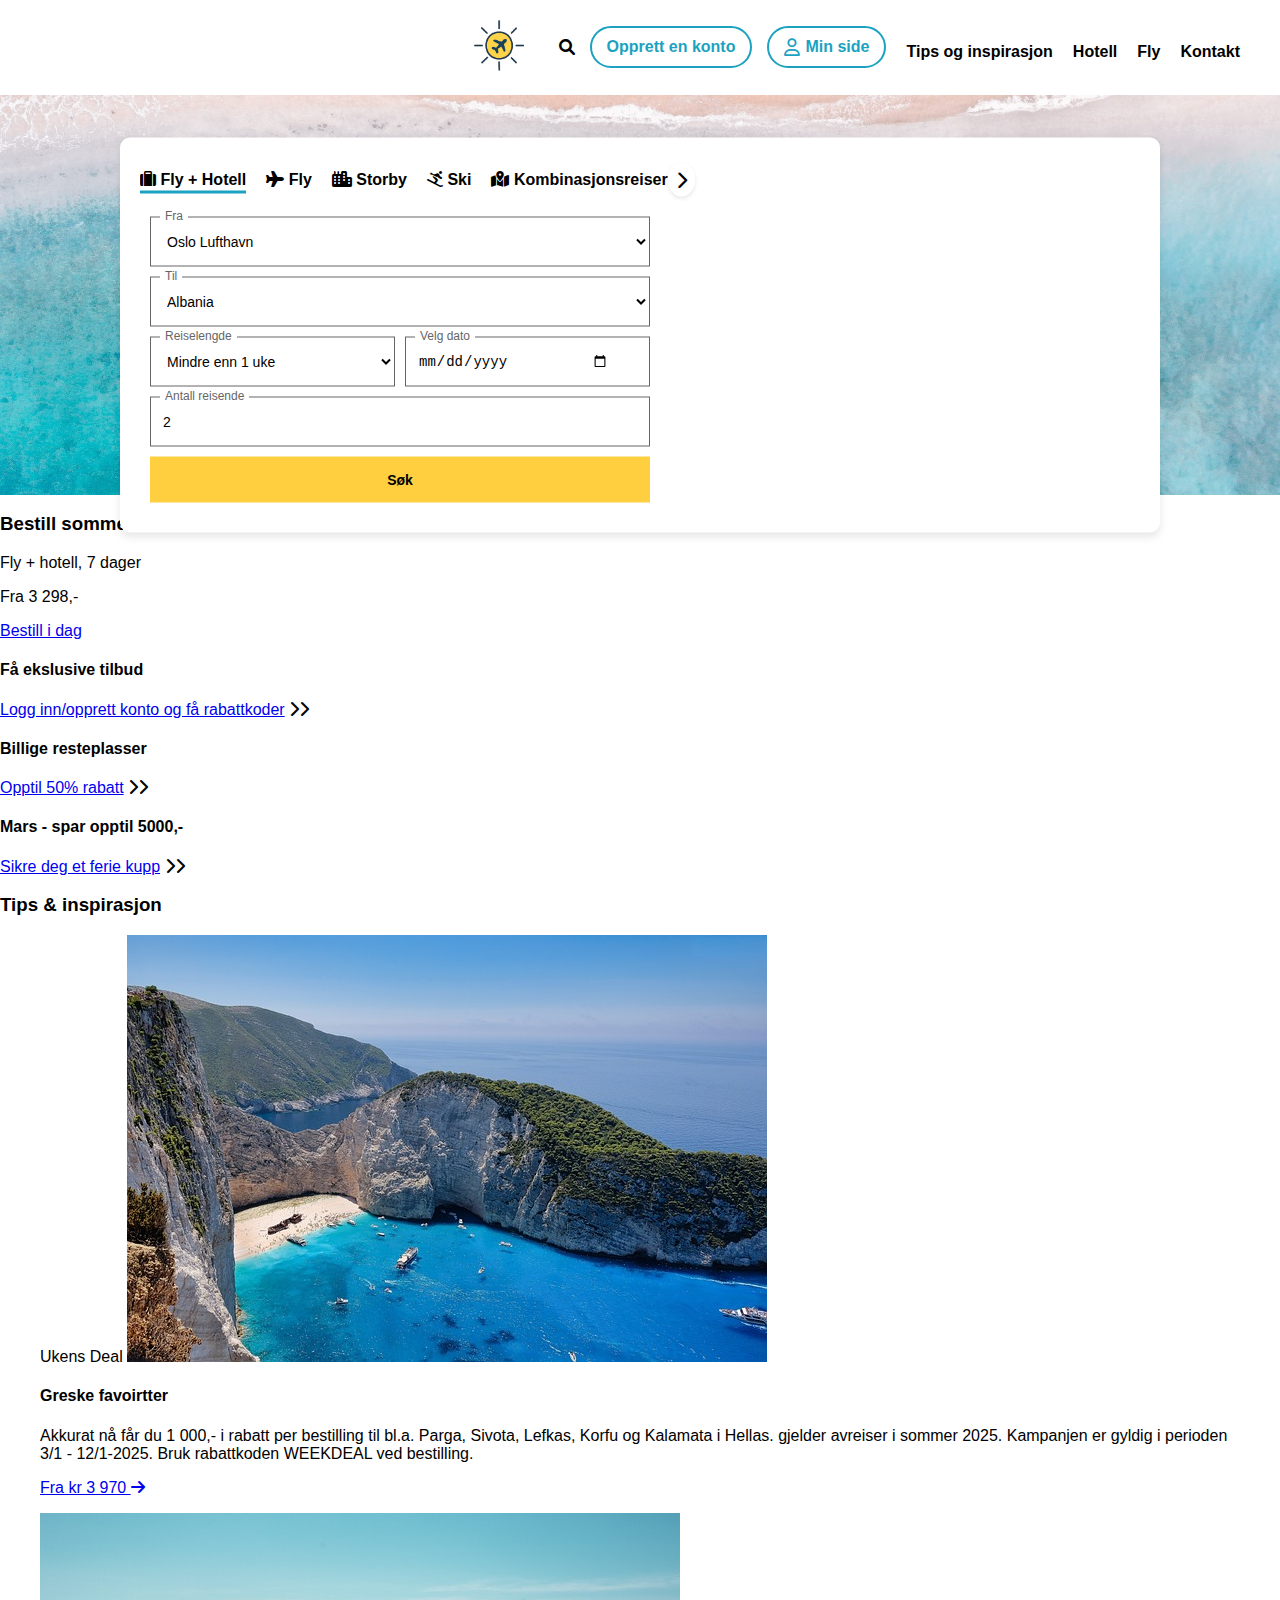
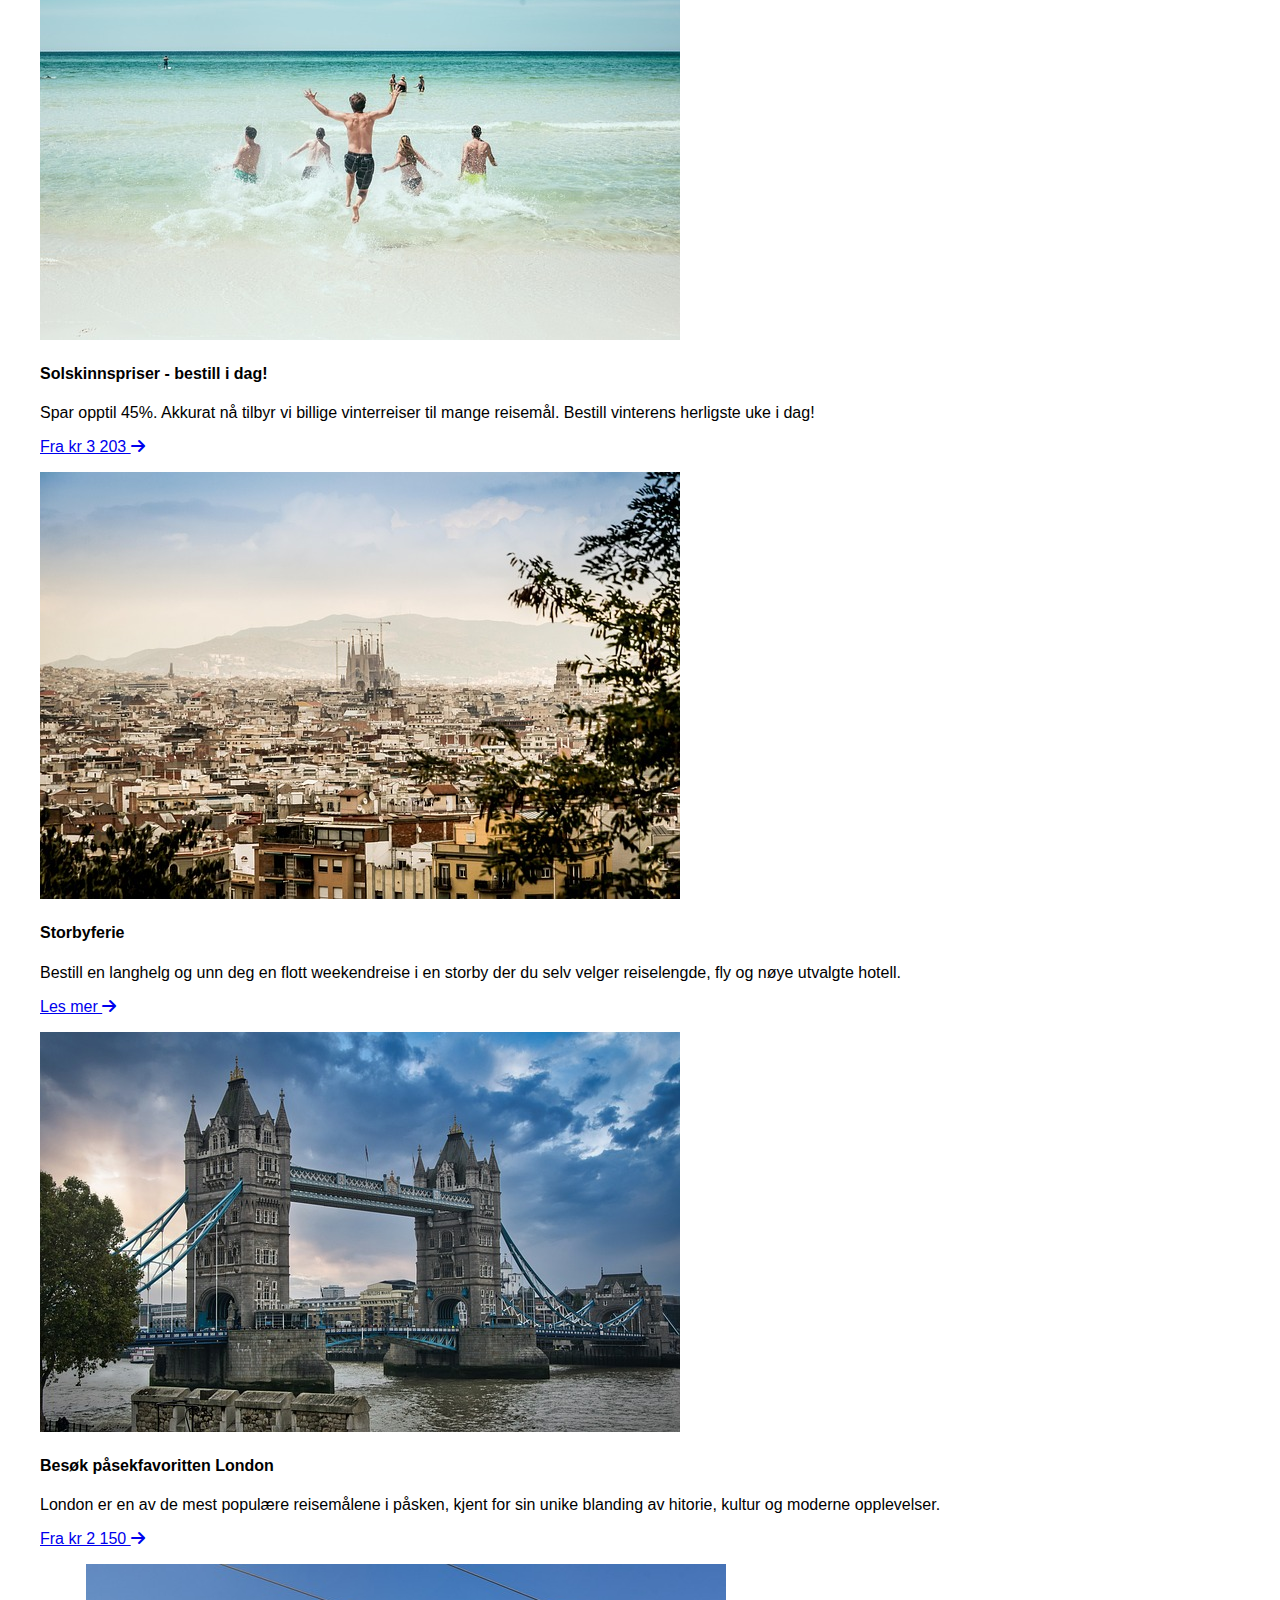
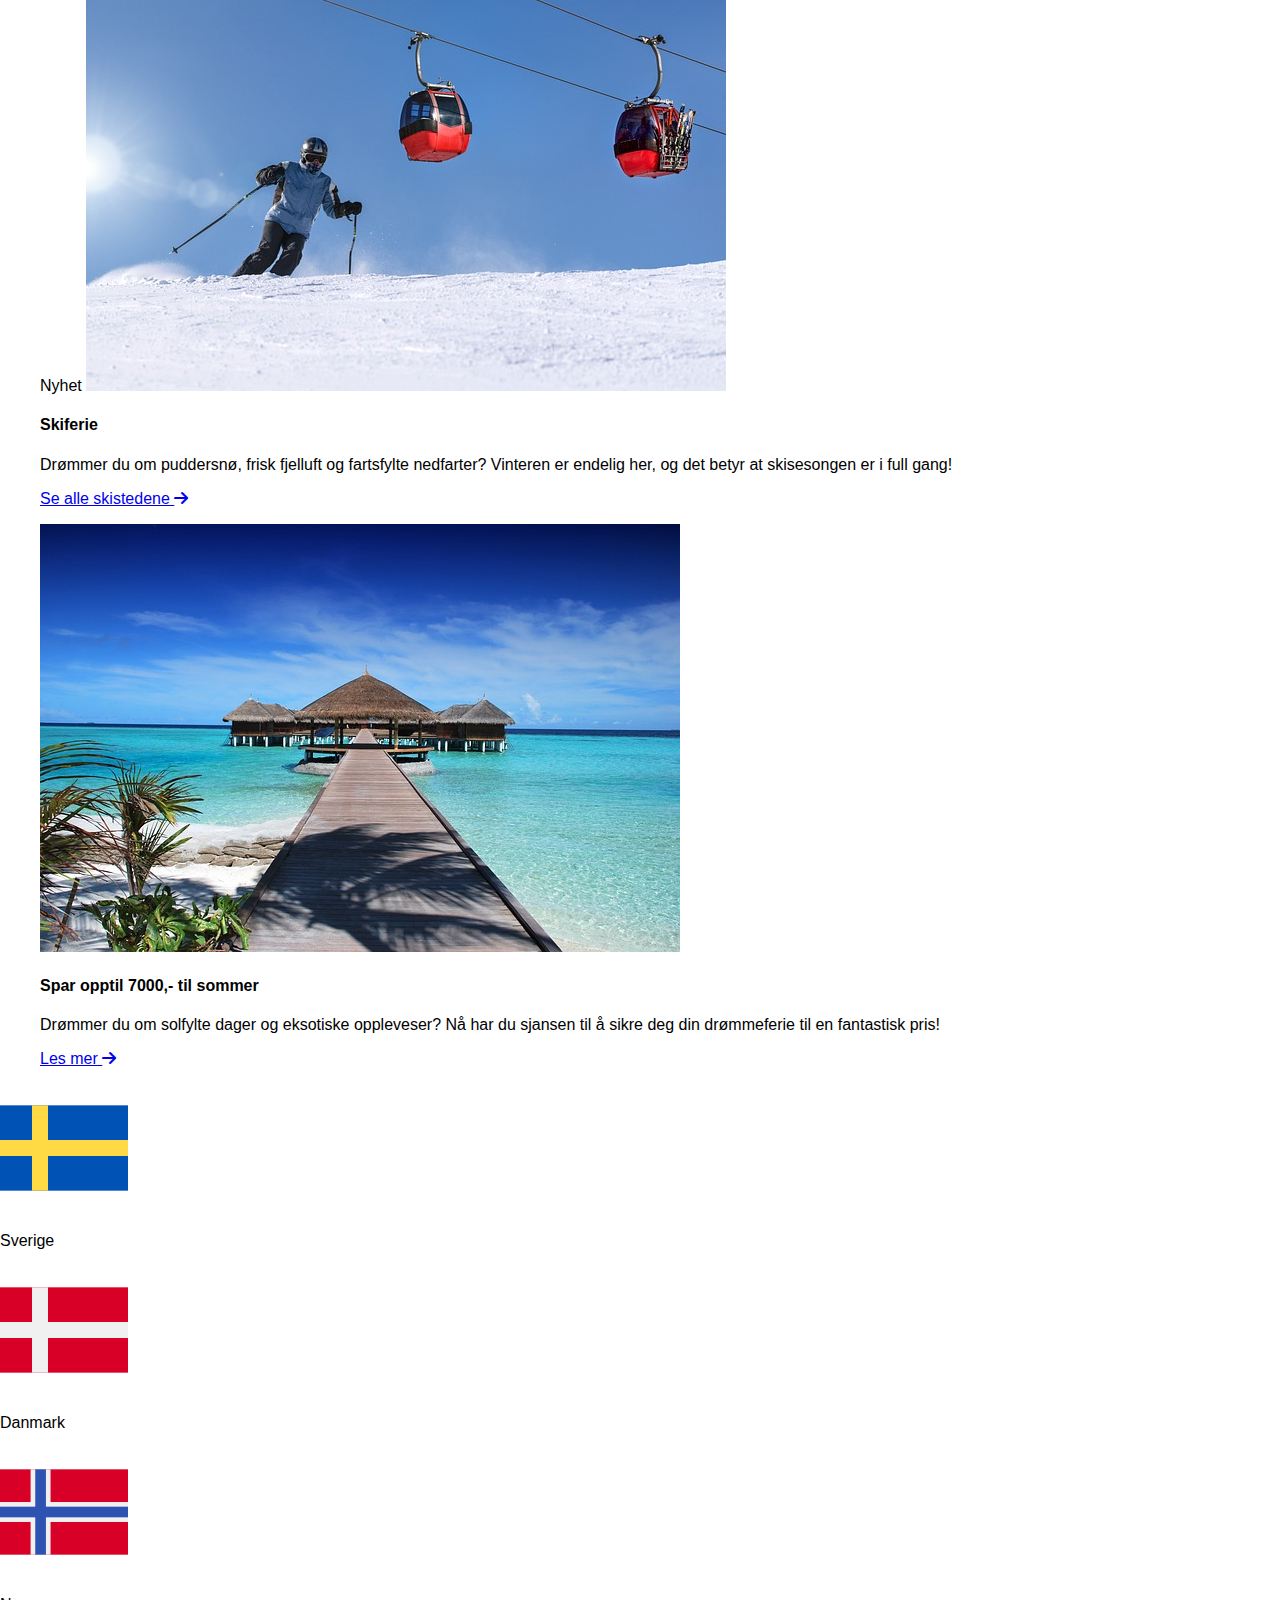
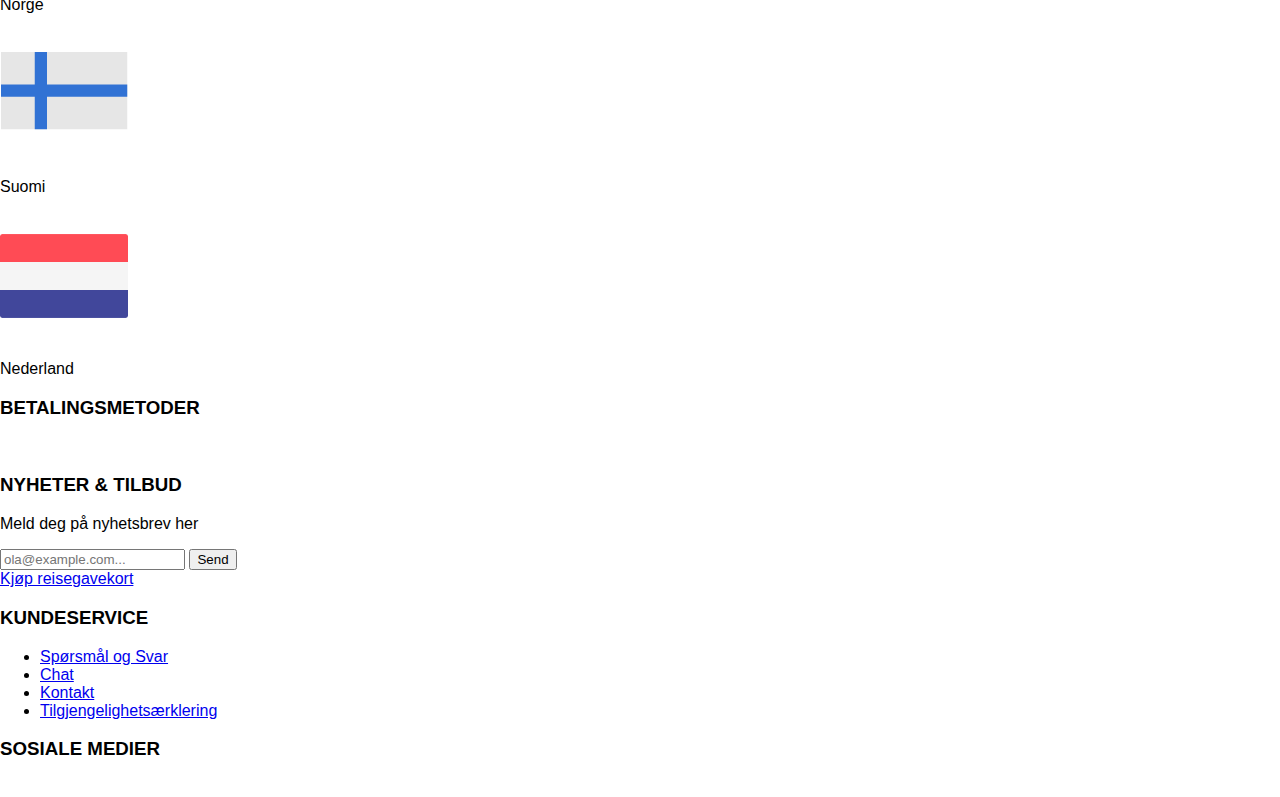
==== index.html @ 77f4b527 "css og final endringer i html" ====
<!DOCTYPE html>
<html lang="no">
<head>
    <meta charset="UTF-8">
    <meta name="viewport" content="width=device-width, initial-scale=1.0">
    <link rel="stylesheet" href="css/style.css">
    <link href="ikoner/css/fontawesome.css" rel="stylesheet">
    <link href="ikoner/css/brands.css" reL="stylesheet">
    <link href="ikoner/css/solid.css" rel="stylesheet">
    <link href="https://cdnjs.cloudflare.com/ajax/libs/font-awesome/6.0.0/css/all.min.css" rel="stylesheet">
    <title>Reisebyrå nettsted</title>
</head>
<body>
    <header>
        <section class="topp">
            <!--Toppområde-->
            <div class="logo">
            <img src="img/fav.png" alt="Logo">
            </div>
            <form class="top-bar" action="order.html" method="get">
            <a href="order.html" class="search-icon" aria-label="Søk ikon">
                <i class="fa-solid fa-magnifying-glass"></i>
            </a>
            <a href="min-side.html" class="user-icon">
                <i class="fas fa-user"></i> 
            </a>
            <a href="opprett-konto.html" class="btn">
                <i class="fa-solid fa-bars"></i>
            </a>
            
            
            </form>

            <section class="pc-nav">
                <a href="order.html" class="search-icon"></a>
                    <i class="fa-solid fa-magnifying-glass"></i>
                </a>
                <a href="oprett-konto" class="btn">
                    Opprett en konto
                </a>
                <a href="min-side.html" class="btn">
                    <i class="fa-regular fa-user"></i> Min side
                </a>
            </section>


            <nav class="pc-navlink">
                <ul class="nav-links">
                    <a href="#tips-inspirasjon">Tips og inspirasjon</a> 
                    <a href="hotell.html">Hotell</a>
                    <a href="https://www.norwegian.no" target="_blank">Fly</a>
                    <a href="#footer">Kontakt</a> 
                </ul>
            </nav>



        </section>
        
        </section>
        
        
        
        
        

        <section class="banner">
            <div class="container">
                <section class="bestillingskjema">
                    <div class="scroll-container">
                        <ul class="bestilling-links">
                            <li class="active"><i class="fa-solid fa-suitcase"></i>
                                <a href="#">Fly + Hotell </a>
                            </li>
                            <li><i class="fa-solid fa-plane"></i>
                                <a href="#">Fly</a>
                            </li>
                            <li><i class="fa-solid fa-city"></i>
                                <a href="#">Storby</a>
                            </li>
                            <li><i class="fa-solid fa-person-skiing"></i>
                                <a href="#">Ski</a>
                            </li>
        
                            <li><i class="fa-solid fa-map-location-dot"></i>
                                <a href="#">Kombinasjonsreiser</a>
                            </li>
                        </ul>
                        <i class="fa-solid fa-chevron-right scroll-arrow"></i>
                    </div>
                </section>
                <form class="skjema">
                    <section class="input-container">
                        <label for="fra">Fra</label>
                        <select class="fra-posisjon" required>
                            <option value="oslo">Oslo Lufthavn</option>
                            <option value="torp">Torp Sandefjord Lufthavn</option>
                            <option value="bergen">Bergen Lufthavn</option>
                            <option value="alta">Alta Lufthavn</option>
                        </select>
                    </section>
                    
                    <section class="input-container">
                        <label for="til">Til</label>
                        <select class="til-posisjon" required>
                            <option value="albania">Albania</option>
                            <option value="danmark">Danmark</option>
                            <option value="finland">Finland</option>
                            <option value="hellas">Hellas</option>
                        </select>
                    </section>  

                    <section class="reiselengde-dato">
                        <section class="input-container">
                            <label for="reiselengde">Reiselengde</label>
                            <select class="reiselengde" required>
                                <option value="">Mindre enn 1 uke</option>
                                <option value="kort">1 Uke</option>
                                <option value="medium">2 Uker</option>
                                <option value="lang">Mer enn 2 uker</option>
                            </select>
                        </section>
                        
                            
                        <section class="input-container">
                            <label for="dato">Velg dato</label>
                            <input type="date" name="dato" required minlength="4" maxlength="4">
                        </section>
                    </section>

                    <section class="input-container">
                        <label for="antall">Antall reisende</label>
                        <input type="number" name antall="2" min="2" max="20" value="2" required>
                    </section>
                    
        
                    <button type="submit" class="bestilling-knapp">Søk</button>
                </form>
            </div>
            
        </section>
    

    </header>
    <main>
        <section class="kampanje">
            <article class="tekstboks">
                <h3>Bestill sommerens beste uke</h3>
                <p> Fly + hotell, 7 dager</p>
                <p>Fra 3 298,-</p>
                <a href="order.html">Bestill i dag</a>
            </article>
        </section>
        
        <section class="artikkelkort">
            <aside class="kort-container">
                <article>
                    <h4>Få ekslusive tilbud</h4>
                    <a href="#">Logg inn/opprett konto og få rabattkoder</a>
                    <i class="fa-solid fa-chevron-right"></i><i class="fa-solid fa-chevron-right"></i>
                </article>

                <article>
                    <h4>Billige resteplasser</h4>
                    <a href="#">Opptil 50% rabatt</a>
                    <i class="fa-solid fa-chevron-right"></i><i class="fa-solid fa-chevron-right"></i>
                </article>

                <article>
                    <h4>Mars - spar opptil 5000,-</h4>
                    <a href="#">Sikre deg et ferie kupp</a>
                    <i class="fa-solid fa-chevron-right"></i><i class="fa-solid fa-chevron-right"></i>
                </article>
                
            </aside>
        </section>
        
        <section class="Tips-og-inspo">
            <h3 class="tips">Tips & inspirasjon</h3>
            <aside class="tips-artikkelkort">
                <figure>
                    <span class="badge">Ukens Deal</span>
                    <img src="img/beach-6514331_640.jpg" alt="Greske favoritter">
                    <figcaption>
                        <h4>Greske favoirtter</h4>
                    <p>Akkurat nå får du 1 000,- i rabatt per bestilling
                        til bl.a. Parga, Sivota, Lefkas, Korfu og  Kalamata
                        i Hellas. gjelder avreiser i sommer 2025. Kampanjen
                        er gyldig i perioden 3/1 - 12/1-2025. Bruk rabattkoden
                        WEEKDEAL ved bestilling.
                    </p>
                    <a href="#">
                        Fra kr 3 970 <i class="fa-solid fa-arrow-right"></i>
                    </a>
                    </figcaption>
                </figure>
            
                <figure>
                    <img src="img/beach-1836467_640.jpg" alt="Strand">
                    <figcaption>
                        <h4>Solskinnspriser - bestill i dag!</h4>
                        <p>Spar opptil 45%. Akkurat nå tilbyr vi billige
                            vinterreiser til mange reisemål. Bestill vinterens
                            herligste uke i dag!
                        </p>
                        <a href="#">Fra kr 3 203
                            <i class="fa-solid fa-arrow-right"></i>
                        </a>
                    </figcaption>
                </figure>

                <figure>
                    <img src="img/cathedral-427997_640.jpg" alt="Storbyferie">
                    <figcaption>
                        <h4>Storbyferie</h4>
                        <p>Bestill en langhelg og unn deg en flott
                            weekendreise i en storby der du selv velger
                            reiselengde, fly og nøye utvalgte hotell.
                        </p>
                        <a href="#">Les mer 
                            <i class="fa-solid fa-arrow-right"></i>
                        </a>
                    </figcaption>
                </figure>

                <figure>
                    <img src="img/building-7014904_640.jpg" alt="Påskefavoritten London">
                    <figcaption>
                        <h4>Besøk påsekfavoritten London</h4>
                        <p>London er en av de mest populære
                            reisemålene i påsken, kjent for sin unike
                            blanding av hitorie, kultur og moderne opplevelser.
                        </p>
                        <a href="#">Fra kr 2 150
                            <i class="fa-solid fa-arrow-right"></i>
                        </a>
                    </figcaption>
                </figure>

                <figure>
                    <span class="badge">Nyhet</span>
                    <img src="img/ski-slope-3223709_640.jpg" alt="Skiferie">
                    <figcaption>
                        <h4>Skiferie</h4>
                    <p>Drømmer du om puddersnø, frisk fjelluft og fartsfylte
                        nedfarter? Vinteren er endelig her, og det betyr at skisesongen
                        er i full gang!
                    </p>
                    <a href="#">
                        Se alle skistedene
                        <i class="fa-solid fa-arrow-right"></i>
                    </a>
                    </figcaption>
                </figure>

                <figure>
                    <img src="img/beach-666122_640.jpg" alt="Sommerferie">
                    <figcaption>
                        <h4>Spar opptil 7000,- til sommer</h4>
                        <p>Drømmer du om solfylte dager og eksotiske oppleveser?
                            Nå har du sjansen til å sikre deg din drømmeferie til
                            en fantastisk pris!
                        </p>
                        <a href="#">Les mer
                            <i class="fa-solid fa-arrow-right"></i>
                        </a>
                    </figcaption>
                </figure>
            </aside>
        </section>
    </main>
    <footer class="footer">
        <section class="flags">
            <div class="rad1">
                <img src="flags/sweden.png">
                <p>Sverige</p>
                <img src="flags/denmark.png">
                <p>Danmark</p>
                <img src="flags/norway.png">
                <p>Norge</p>
            </div>

            <div class="rad2">
                <img src="flags/material.png">
                <p>Suomi</p>
                <img src="flags/netherlands.png">
                <p>Nederland</p>
            </div>

        </section>

        <section class="betalingsikoner">
            <h3>BETALINGSMETODER</h3>
            <i class="fa-brands fa-cc-visa"style="color: #ffffff;"></i>
            <i class="fa-brands fa-cc-mastercard"style="color: #ffffff;" ></i>
            <i class="fa-brands fa-cc-paypal" style="color: #ffffff;"></i>
            <i class="fa-brands fa-cc-apple-pay" style="color: #ffffff;"></i>
            <i class="fa-brands fa-cc-amazon-pay" style="color: #ffffff;"></i>
        </section>

        <section class="nyheter">
            <h3>NYHETER & TILBUD</h3>
            <form class="form">
                <p>Meld deg på nyhetsbrev her</p>
                <input type="email" placeholder="ola@example.com..." id="email">
                <button>
                    Send
                </button>
            </form>
            <a href="#">Kjøp reisegavekort</a>
           
        </section>

        <section class="kundeservice">
            <h3>KUNDESERVICE</h3>
            <ul>
                <li><a href="#">Spørsmål og Svar</a></li>
                <li><a href="#">Chat</a></li>
                <li><a href="#">Kontakt</a></li>
                <li><a href="#">Tilgjengelighetsærklering</a></li>
            </ul>

        </section>

        <section class="sosiale-medier">
            <h3>SOSIALE MEDIER</h3>
            <a href="#"><i class="fa-brands fa-instagram" aria-label="instagram ikon"style="color: #ffffff;"></i></a>
            <a href="#"><i class="fa-brands fa-facebook" aria-label="facebook ikon"style="color: #ffffff;"></i></a>
            <a href="#"><i class="fa-brands fa-pinterest" aria-label="pinterest ikon"style="color: #ffffff;"></i></a>
            <a href="#"><i class="fa-brands fa-tiktok" style="color: #ffffff;"></i></a>
            <a href="#"><i class="fa-brands fa-youtube" style="color: #ffffff;"></i></a>
        </section>

    </footer>

       
        
</body>
</html>
---- css/style.css ----
body {
    font-family: Arial, Helvetica, sans-serif;
    margin: 0;
    padding: 0;
    
}

.topp {
    display: flex;
    justify-content: space-between;
    align-items: center;
    padding: 10px 20px;
    background-color: #ffffff;
    box-shadow: 0 2px 4px rgba(0, 0, 0, 0.1);
}

.logo img {
    width: 50px;
}

.top-bar a {
    font-size: 20px;
    color: black;
    margin-left: 15px;
    text-decoration: none;
}

.pc-nav {
    display: none;
}
.pc-navlink{
    display: none;
}

@media (min-width: 1024px) {
    .topp {
        padding: 20px 40px;
        display: flex;
        justify-content: flex-end; 
        align-items: center;
        gap: 20px;
    }

    
    .top-bar {
        display: none;
    }

    
    .pc-nav {
        display: flex;
        align-items: center;
        gap: 15px;
    }

    
    .pc-nav .btn {
        font-size: 16px;
        font-weight: bold;
        color: #1ca2c1;
        text-decoration: none;
        padding: 10px 15px;
        border: 2px solid #1ca2c1;
        border-radius: 30px; 
        display: flex;
        align-items: center;
        gap: 5px;
        background: white;
    }

    .pc-nav .btn i {
        font-size: 18px;
    }

    
    .pc-navlink {
        display: flex;
        justify-content: flex-end; 
        margin-top: 10px;
    }

    .nav-links {
        display: flex;
        justify-content: flex-end; 
        gap: 20px;
        list-style: none;
        padding: 0;
        margin: 0;
    }

    .nav-links a {
        text-decoration: none;
        color: black;
        font-size: 16px;
        font-weight: bold;
    }
}
  
    

    
    





.banner {
    background-image: url('../img/sea-4768869_1920.jpg');
    background-size: cover;
    background-position: center;
    height: 400px;
    position: relative;
    z-index: 1;
    display: grid;
    place-items: center;
}

.container {
    max-width: 1000px;
    width: 80%;
    background-color: white;
    border-radius: 10px;
    padding: 20px;
    position: absolute;
    top: 60%;
    left: 50%;
    transform: translate(-50%, -50%);
    box-shadow: 0 4px 8px rgba(0, 0, 0, 0.1);
    z-index: 2;
}

.scroll-container {
    display: flex;
    align-items: center;
    overflow-x: auto;
    white-space: nowrap;
    scroll-behavior: smooth;
    padding: 5px 0;
    margin-bottom: 15px;
    z-index: 2;
}

.scroll-container::-webkit-scrollbar {
    height: 3px;
}

.scroll-container::-webkit-scrollbar-thumb {
    background: #ccc;
    border-radius: 10px;
}

.scroll-container::-webkit-scrollbar-track {
    background: #f0f0f0;
}

.bestilling-links {
    display: flex;
    gap: 20px;
    list-style: none;
    margin: 0;
    padding: 0;
}

.bestilling-links li {
    font-size: 16px;
    font-weight: bold;
    position: relative;
}

.bestilling-links li a {
    text-decoration: none;
    color: black;
}

.bestilling-links li.active::after {
    content: '';
    display: block;
    width: 100%;
    height: 3px;
    background-color: #1ca2c1;
    position: absolute;
    bottom: -5px;
    left: 0;
}

.scroll-arrow {
    font-size: 18px;
    color: black;
    cursor: pointer;
    position: sticky;
    right: 0;
    z-index: 10;
    background: rgba(255, 255, 255, 0.7);
    padding: 8px;
    border-radius: 50%;
    box-shadow: 0 2px 4px rgba(0, 0, 0, 0.1);
}
.skjema {
    display: grid;
    gap: 10px;
    grid-template-columns: 1fr;
    max-width: 500px;
    margin: 10px;
}


.skjema select,
.skjema input {
    padding: 12px;
    border: 1px solid #666;
    border-radius: 0;
    font-size: 14px;
    background: white;
    width: 100%;
    height: 50px; 
    box-sizing: border-box;
}


.skjema .reiselengde-dato {
    display: grid;
    grid-template-columns: 1fr 1fr;
    gap: 10px;
}


.skjema label {
    font-size: 12px;
    font-weight: normal;
    display: block;
    color: #666;
    position: absolute;
    top: -8px;
    left: 10px;
    background: white;
    padding: 0 5px;
}


.skjema .input-container {
    position: relative;
    display: flex;
    flex-direction: column;
}


.skjema input[type="date"] {
    appearance: none;
    -webkit-appearance: none;
    -moz-appearance: none;
    text-align: left;
    padding-right: 40px;
}


.skjema .bestilling-knapp {
    background-color: #ffcf40;
    color: black;
    font-weight: bold;
    cursor: pointer;
    text-align: center;
    padding: 15px;
    border: none;
    width: 100%;
    font-size: 14px;
}
---- ikoner/css/brands.css ----
/*!
 * Font Awesome Free 6.6.0 by @fontawesome - https://fontawesome.com
 * License - https://fontawesome.com/license/free (Icons: CC BY 4.0, Fonts: SIL OFL 1.1, Code: MIT License)
 * Copyright 2024 Fonticons, Inc.
 */
:root, :host {
  --fa-style-family-brands: 'Font Awesome 6 Brands';
  --fa-font-brands: normal 400 1em/1 'Font Awesome 6 Brands'; }

@font-face {
  font-family: 'Font Awesome 6 Brands';
  font-style: normal;
  font-weight: 400;
  font-display: block;
  src: url("../webfonts/fa-brands-400.woff2") format("woff2"), url("../webfonts/fa-brands-400.ttf") format("truetype"); }

.fab,
.fa-brands {
  font-weight: 400; }

.fa-monero:before {
  content: "\f3d0"; }

.fa-hooli:before {
  content: "\f427"; }

.fa-yelp:before {
  content: "\f1e9"; }

.fa-cc-visa:before {
  content: "\f1f0"; }

.fa-lastfm:before {
  content: "\f202"; }

.fa-shopware:before {
  content: "\f5b5"; }

.fa-creative-commons-nc:before {
  content: "\f4e8"; }

.fa-aws:before {
  content: "\f375"; }

.fa-redhat:before {
  content: "\f7bc"; }

.fa-yoast:before {
  content: "\f2b1"; }

.fa-cloudflare:before {
  content: "\e07d"; }

.fa-ups:before {
  content: "\f7e0"; }

.fa-pixiv:before {
  content: "\e640"; }

.fa-wpexplorer:before {
  content: "\f2de"; }

.fa-dyalog:before {
  content: "\f399"; }

.fa-bity:before {
  content: "\f37a"; }

.fa-stackpath:before {
  content: "\f842"; }

.fa-buysellads:before {
  content: "\f20d"; }

.fa-first-order:before {
  content: "\f2b0"; }

.fa-modx:before {
  content: "\f285"; }

.fa-guilded:before {
  content: "\e07e"; }

.fa-vnv:before {
  content: "\f40b"; }

.fa-square-js:before {
  content: "\f3b9"; }

.fa-js-square:before {
  content: "\f3b9"; }

.fa-microsoft:before {
  content: "\f3ca"; }

.fa-qq:before {
  content: "\f1d6"; }

.fa-orcid:before {
  content: "\f8d2"; }

.fa-java:before {
  content: "\f4e4"; }

.fa-invision:before {
  content: "\f7b0"; }

.fa-creative-commons-pd-alt:before {
  content: "\f4ed"; }

.fa-centercode:before {
  content: "\f380"; }

.fa-glide-g:before {
  content: "\f2a6"; }

.fa-drupal:before {
  content: "\f1a9"; }

.fa-jxl:before {
  content: "\e67b"; }

.fa-dart-lang:before {
  content: "\e693"; }

.fa-hire-a-helper:before {
  content: "\f3b0"; }

.fa-creative-commons-by:before {
  content: "\f4e7"; }

.fa-unity:before {
  content: "\e049"; }

.fa-whmcs:before {
  content: "\f40d"; }

.fa-rocketchat:before {
  content: "\f3e8"; }

.fa-vk:before {
  content: "\f189"; }

.fa-untappd:before {
  content: "\f405"; }

.fa-mailchimp:before {
  content: "\f59e"; }

.fa-css3-alt:before {
  content: "\f38b"; }

.fa-square-reddit:before {
  content: "\f1a2"; }

.fa-reddit-square:before {
  content: "\f1a2"; }

.fa-vimeo-v:before {
  content: "\f27d"; }

.fa-contao:before {
  content: "\f26d"; }

.fa-square-font-awesome:before {
  content: "\e5ad"; }

.fa-deskpro:before {
  content: "\f38f"; }

.fa-brave:before {
  content: "\e63c"; }

.fa-sistrix:before {
  content: "\f3ee"; }

.fa-square-instagram:before {
  content: "\e055"; }

.fa-instagram-square:before {
  content: "\e055"; }

.fa-battle-net:before {
  content: "\f835"; }

.fa-the-red-yeti:before {
  content: "\f69d"; }

.fa-square-hacker-news:before {
  content: "\f3af"; }

.fa-hacker-news-square:before {
  content: "\f3af"; }

.fa-edge:before {
  content: "\f282"; }

.fa-threads:before {
  content: "\e618"; }

.fa-napster:before {
  content: "\f3d2"; }

.fa-square-snapchat:before {
  content: "\f2ad"; }

.fa-snapchat-square:before {
  content: "\f2ad"; }

.fa-google-plus-g:before {
  content: "\f0d5"; }

.fa-artstation:before {
  content: "\f77a"; }

.fa-markdown:before {
  content: "\f60f"; }

.fa-sourcetree:before {
  content: "\f7d3"; }

.fa-google-plus:before {
  content: "\f2b3"; }

.fa-diaspora:before {
  content: "\f791"; }

.fa-foursquare:before {
  content: "\f180"; }

.fa-stack-overflow:before {
  content: "\f16c"; }

.fa-github-alt:before {
  content: "\f113"; }

.fa-phoenix-squadron:before {
  content: "\f511"; }

.fa-pagelines:before {
  content: "\f18c"; }

.fa-algolia:before {
  content: "\f36c"; }

.fa-red-river:before {
  content: "\f3e3"; }

.fa-creative-commons-sa:before {
  content: "\f4ef"; }

.fa-safari:before {
  content: "\f267"; }

.fa-google:before {
  content: "\f1a0"; }

.fa-square-font-awesome-stroke:before {
  content: "\f35c"; }

.fa-font-awesome-alt:before {
  content: "\f35c"; }

.fa-atlassian:before {
  content: "\f77b"; }

.fa-linkedin-in:before {
  content: "\f0e1"; }

.fa-digital-ocean:before {
  content: "\f391"; }

.fa-nimblr:before {
  content: "\f5a8"; }

.fa-chromecast:before {
  content: "\f838"; }

.fa-evernote:before {
  content: "\f839"; }

.fa-hacker-news:before {
  content: "\f1d4"; }

.fa-creative-commons-sampling:before {
  content: "\f4f0"; }

.fa-adversal:before {
  content: "\f36a"; }

.fa-creative-commons:before {
  content: "\f25e"; }

.fa-watchman-monitoring:before {
  content: "\e087"; }

.fa-fonticons:before {
  content: "\f280"; }

.fa-weixin:before {
  content: "\f1d7"; }

.fa-shirtsinbulk:before {
  content: "\f214"; }

.fa-codepen:before {
  content: "\f1cb"; }

.fa-git-alt:before {
  content: "\f841"; }

.fa-lyft:before {
  content: "\f3c3"; }

.fa-rev:before {
  content: "\f5b2"; }

.fa-windows:before {
  content: "\f17a"; }

.fa-wizards-of-the-coast:before {
  content: "\f730"; }

.fa-square-viadeo:before {
  content: "\f2aa"; }

.fa-viadeo-square:before {
  content: "\f2aa"; }

.fa-meetup:before {
  content: "\f2e0"; }

.fa-centos:before {
  content: "\f789"; }

.fa-adn:before {
  content: "\f170"; }

.fa-cloudsmith:before {
  content: "\f384"; }

.fa-opensuse:before {
  content: "\e62b"; }

.fa-pied-piper-alt:before {
  content: "\f1a8"; }

.fa-square-dribbble:before {
  content: "\f397"; }

.fa-dribbble-square:before {
  content: "\f397"; }

.fa-codiepie:before {
  content: "\f284"; }

.fa-node:before {
  content: "\f419"; }

.fa-mix:before {
  content: "\f3cb"; }

.fa-steam:before {
  content: "\f1b6"; }

.fa-cc-apple-pay:before {
  content: "\f416"; }

.fa-scribd:before {
  content: "\f28a"; }

.fa-debian:before {
  content: "\e60b"; }

.fa-openid:before {
  content: "\f19b"; }

.fa-instalod:before {
  content: "\e081"; }

.fa-expeditedssl:before {
  content: "\f23e"; }

.fa-sellcast:before {
  content: "\f2da"; }

.fa-square-twitter:before {
  content: "\f081"; }

.fa-twitter-square:before {
  content: "\f081"; }

.fa-r-project:before {
  content: "\f4f7"; }

.fa-delicious:before {
  content: "\f1a5"; }

.fa-freebsd:before {
  content: "\f3a4"; }

.fa-vuejs:before {
  content: "\f41f"; }

.fa-accusoft:before {
  content: "\f369"; }

.fa-ioxhost:before {
  content: "\f208"; }

.fa-fonticons-fi:before {
  content: "\f3a2"; }

.fa-app-store:before {
  content: "\f36f"; }

.fa-cc-mastercard:before {
  content: "\f1f1"; }

.fa-itunes-note:before {
  content: "\f3b5"; }

.fa-golang:before {
  content: "\e40f"; }

.fa-kickstarter:before {
  content: "\f3bb"; }

.fa-square-kickstarter:before {
  content: "\f3bb"; }

.fa-grav:before {
  content: "\f2d6"; }

.fa-weibo:before {
  content: "\f18a"; }

.fa-uncharted:before {
  content: "\e084"; }

.fa-firstdraft:before {
  content: "\f3a1"; }

.fa-square-youtube:before {
  content: "\f431"; }

.fa-youtube-square:before {
  content: "\f431"; }

.fa-wikipedia-w:before {
  content: "\f266"; }

.fa-wpressr:before {
  content: "\f3e4"; }

.fa-rendact:before {
  content: "\f3e4"; }

.fa-angellist:before {
  content: "\f209"; }

.fa-galactic-republic:before {
  content: "\f50c"; }

.fa-nfc-directional:before {
  content: "\e530"; }

.fa-skype:before {
  content: "\f17e"; }

.fa-joget:before {
  content: "\f3b7"; }

.fa-fedora:before {
  content: "\f798"; }

.fa-stripe-s:before {
  content: "\f42a"; }

.fa-meta:before {
  content: "\e49b"; }

.fa-laravel:before {
  content: "\f3bd"; }

.fa-hotjar:before {
  content: "\f3b1"; }

.fa-bluetooth-b:before {
  content: "\f294"; }

.fa-square-letterboxd:before {
  content: "\e62e"; }

.fa-sticker-mule:before {
  content: "\f3f7"; }

.fa-creative-commons-zero:before {
  content: "\f4f3"; }

.fa-hips:before {
  content: "\f452"; }

.fa-behance:before {
  content: "\f1b4"; }

.fa-reddit:before {
  content: "\f1a1"; }

.fa-discord:before {
  content: "\f392"; }

.fa-chrome:before {
  content: "\f268"; }

.fa-app-store-ios:before {
  content: "\f370"; }

.fa-cc-discover:before {
  content: "\f1f2"; }

.fa-wpbeginner:before {
  content: "\f297"; }

.fa-confluence:before {
  content: "\f78d"; }

.fa-shoelace:before {
  content: "\e60c"; }

.fa-mdb:before {
  content: "\f8ca"; }

.fa-dochub:before {
  content: "\f394"; }

.fa-accessible-icon:before {
  content: "\f368"; }

.fa-ebay:before {
  content: "\f4f4"; }

.fa-amazon:before {
  content: "\f270"; }

.fa-unsplash:before {
  content: "\e07c"; }

.fa-yarn:before {
  content: "\f7e3"; }

.fa-square-steam:before {
  content: "\f1b7"; }

.fa-steam-square:before {
  content: "\f1b7"; }

.fa-500px:before {
  content: "\f26e"; }

.fa-square-vimeo:before {
  content: "\f194"; }

.fa-vimeo-square:before {
  content: "\f194"; }

.fa-asymmetrik:before {
  content: "\f372"; }

.fa-font-awesome:before {
  content: "\f2b4"; }

.fa-font-awesome-flag:before {
  content: "\f2b4"; }

.fa-font-awesome-logo-full:before {
  content: "\f2b4"; }

.fa-gratipay:before {
  content: "\f184"; }

.fa-apple:before {
  content: "\f179"; }

.fa-hive:before {
  content: "\e07f"; }

.fa-gitkraken:before {
  content: "\f3a6"; }

.fa-keybase:before {
  content: "\f4f5"; }

.fa-apple-pay:before {
  content: "\f415"; }

.fa-padlet:before {
  content: "\e4a0"; }

.fa-amazon-pay:before {
  content: "\f42c"; }

.fa-square-github:before {
  content: "\f092"; }

.fa-github-square:before {
  content: "\f092"; }

.fa-stumbleupon:before {
  content: "\f1a4"; }

.fa-fedex:before {
  content: "\f797"; }

.fa-phoenix-framework:before {
  content: "\f3dc"; }

.fa-shopify:before {
  content: "\e057"; }

.fa-neos:before {
  content: "\f612"; }

.fa-square-threads:before {
  content: "\e619"; }

.fa-hackerrank:before {
  content: "\f5f7"; }

.fa-researchgate:before {
  content: "\f4f8"; }

.fa-swift:before {
  content: "\f8e1"; }

.fa-angular:before {
  content: "\f420"; }

.fa-speakap:before {
  content: "\f3f3"; }

.fa-angrycreative:before {
  content: "\f36e"; }

.fa-y-combinator:before {
  content: "\f23b"; }

.fa-empire:before {
  content: "\f1d1"; }

.fa-envira:before {
  content: "\f299"; }

.fa-google-scholar:before {
  content: "\e63b"; }

.fa-square-gitlab:before {
  content: "\e5ae"; }

.fa-gitlab-square:before {
  content: "\e5ae"; }

.fa-studiovinari:before {
  content: "\f3f8"; }

.fa-pied-piper:before {
  content: "\f2ae"; }

.fa-wordpress:before {
  content: "\f19a"; }

.fa-product-hunt:before {
  content: "\f288"; }

.fa-firefox:before {
  content: "\f269"; }

.fa-linode:before {
  content: "\f2b8"; }

.fa-goodreads:before {
  content: "\f3a8"; }

.fa-square-odnoklassniki:before {
  content: "\f264"; }

.fa-odnoklassniki-square:before {
  content: "\f264"; }

.fa-jsfiddle:before {
  content: "\f1cc"; }

.fa-sith:before {
  content: "\f512"; }

.fa-themeisle:before {
  content: "\f2b2"; }

.fa-page4:before {
  content: "\f3d7"; }

.fa-hashnode:before {
  content: "\e499"; }

.fa-react:before {
  content: "\f41b"; }

.fa-cc-paypal:before {
  content: "\f1f4"; }

.fa-squarespace:before {
  content: "\f5be"; }

.fa-cc-stripe:before {
  content: "\f1f5"; }

.fa-creative-commons-share:before {
  content: "\f4f2"; }

.fa-bitcoin:before {
  content: "\f379"; }

.fa-keycdn:before {
  content: "\f3ba"; }

.fa-opera:before {
  content: "\f26a"; }

.fa-itch-io:before {
  content: "\f83a"; }

.fa-umbraco:before {
  content: "\f8e8"; }

.fa-galactic-senate:before {
  content: "\f50d"; }

.fa-ubuntu:before {
  content: "\f7df"; }

.fa-draft2digital:before {
  content: "\f396"; }

.fa-stripe:before {
  content: "\f429"; }

.fa-houzz:before {
  content: "\f27c"; }

.fa-gg:before {
  content: "\f260"; }

.fa-dhl:before {
  content: "\f790"; }

.fa-square-pinterest:before {
  content: "\f0d3"; }

.fa-pinterest-square:before {
  content: "\f0d3"; }

.fa-xing:before {
  content: "\f168"; }

.fa-blackberry:before {
  content: "\f37b"; }

.fa-creative-commons-pd:before {
  content: "\f4ec"; }

.fa-playstation:before {
  content: "\f3df"; }

.fa-quinscape:before {
  content: "\f459"; }

.fa-less:before {
  content: "\f41d"; }

.fa-blogger-b:before {
  content: "\f37d"; }

.fa-opencart:before {
  content: "\f23d"; }

.fa-vine:before {
  content: "\f1ca"; }

.fa-signal-messenger:before {
  content: "\e663"; }

.fa-paypal:before {
  content: "\f1ed"; }

.fa-gitlab:before {
  content: "\f296"; }

.fa-typo3:before {
  content: "\f42b"; }

.fa-reddit-alien:before {
  content: "\f281"; }

.fa-yahoo:before {
  content: "\f19e"; }

.fa-dailymotion:before {
  content: "\e052"; }

.fa-affiliatetheme:before {
  content: "\f36b"; }

.fa-pied-piper-pp:before {
  content: "\f1a7"; }

.fa-bootstrap:before {
  content: "\f836"; }

.fa-odnoklassniki:before {
  content: "\f263"; }

.fa-nfc-symbol:before {
  content: "\e531"; }

.fa-mintbit:before {
  content: "\e62f"; }

.fa-ethereum:before {
  content: "\f42e"; }

.fa-speaker-deck:before {
  content: "\f83c"; }

.fa-creative-commons-nc-eu:before {
  content: "\f4e9"; }

.fa-patreon:before {
  content: "\f3d9"; }

.fa-avianex:before {
  content: "\f374"; }

.fa-ello:before {
  content: "\f5f1"; }

.fa-gofore:before {
  content: "\f3a7"; }

.fa-bimobject:before {
  content: "\f378"; }

.fa-brave-reverse:before {
  content: "\e63d"; }

.fa-facebook-f:before {
  content: "\f39e"; }

.fa-square-google-plus:before {
  content: "\f0d4"; }

.fa-google-plus-square:before {
  content: "\f0d4"; }

.fa-web-awesome:before {
  content: "\e682"; }

.fa-mandalorian:before {
  content: "\f50f"; }

.fa-first-order-alt:before {
  content: "\f50a"; }

.fa-osi:before {
  content: "\f41a"; }

.fa-google-wallet:before {
  content: "\f1ee"; }

.fa-d-and-d-beyond:before {
  content: "\f6ca"; }

.fa-periscope:before {
  content: "\f3da"; }

.fa-fulcrum:before {
  content: "\f50b"; }

.fa-cloudscale:before {
  content: "\f383"; }

.fa-forumbee:before {
  content: "\f211"; }

.fa-mizuni:before {
  content: "\f3cc"; }

.fa-schlix:before {
  content: "\f3ea"; }

.fa-square-xing:before {
  content: "\f169"; }

.fa-xing-square:before {
  content: "\f169"; }

.fa-bandcamp:before {
  content: "\f2d5"; }

.fa-wpforms:before {
  content: "\f298"; }

.fa-cloudversify:before {
  content: "\f385"; }

.fa-usps:before {
  content: "\f7e1"; }

.fa-megaport:before {
  content: "\f5a3"; }

.fa-magento:before {
  content: "\f3c4"; }

.fa-spotify:before {
  content: "\f1bc"; }

.fa-optin-monster:before {
  content: "\f23c"; }

.fa-fly:before {
  content: "\f417"; }

.fa-aviato:before {
  content: "\f421"; }

.fa-itunes:before {
  content: "\f3b4"; }

.fa-cuttlefish:before {
  content: "\f38c"; }

.fa-blogger:before {
  content: "\f37c"; }

.fa-flickr:before {
  content: "\f16e"; }

.fa-viber:before {
  content: "\f409"; }

.fa-soundcloud:before {
  content: "\f1be"; }

.fa-digg:before {
  content: "\f1a6"; }

.fa-tencent-weibo:before {
  content: "\f1d5"; }

.fa-letterboxd:before {
  content: "\e62d"; }

.fa-symfony:before {
  content: "\f83d"; }

.fa-maxcdn:before {
  content: "\f136"; }

.fa-etsy:before {
  content: "\f2d7"; }

.fa-facebook-messenger:before {
  content: "\f39f"; }

.fa-audible:before {
  content: "\f373"; }

.fa-think-peaks:before {
  content: "\f731"; }

.fa-bilibili:before {
  content: "\e3d9"; }

.fa-erlang:before {
  content: "\f39d"; }

.fa-x-twitter:before {
  content: "\e61b"; }

.fa-cotton-bureau:before {
  content: "\f89e"; }

.fa-dashcube:before {
  content: "\f210"; }

.fa-42-group:before {
  content: "\e080"; }

.fa-innosoft:before {
  content: "\e080"; }

.fa-stack-exchange:before {
  content: "\f18d"; }

.fa-elementor:before {
  content: "\f430"; }

.fa-square-pied-piper:before {
  content: "\e01e"; }

.fa-pied-piper-square:before {
  content: "\e01e"; }

.fa-creative-commons-nd:before {
  content: "\f4eb"; }

.fa-palfed:before {
  content: "\f3d8"; }

.fa-superpowers:before {
  content: "\f2dd"; }

.fa-resolving:before {
  content: "\f3e7"; }

.fa-xbox:before {
  content: "\f412"; }

.fa-square-web-awesome-stroke:before {
  content: "\e684"; }

.fa-searchengin:before {
  content: "\f3eb"; }

.fa-tiktok:before {
  content: "\e07b"; }

.fa-square-facebook:before {
  content: "\f082"; }

.fa-facebook-square:before {
  content: "\f082"; }

.fa-renren:before {
  content: "\f18b"; }

.fa-linux:before {
  content: "\f17c"; }

.fa-glide:before {
  content: "\f2a5"; }

.fa-linkedin:before {
  content: "\f08c"; }

.fa-hubspot:before {
  content: "\f3b2"; }

.fa-deploydog:before {
  content: "\f38e"; }

.fa-twitch:before {
  content: "\f1e8"; }

.fa-flutter:before {
  content: "\e694"; }

.fa-ravelry:before {
  content: "\f2d9"; }

.fa-mixer:before {
  content: "\e056"; }

.fa-square-lastfm:before {
  content: "\f203"; }

.fa-lastfm-square:before {
  content: "\f203"; }

.fa-vimeo:before {
  content: "\f40a"; }

.fa-mendeley:before {
  content: "\f7b3"; }

.fa-uniregistry:before {
  content: "\f404"; }

.fa-figma:before {
  content: "\f799"; }

.fa-creative-commons-remix:before {
  content: "\f4ee"; }

.fa-cc-amazon-pay:before {
  content: "\f42d"; }

.fa-dropbox:before {
  content: "\f16b"; }

.fa-instagram:before {
  content: "\f16d"; }

.fa-cmplid:before {
  content: "\e360"; }

.fa-upwork:before {
  content: "\e641"; }

.fa-facebook:before {
  content: "\f09a"; }

.fa-gripfire:before {
  content: "\f3ac"; }

.fa-jedi-order:before {
  content: "\f50e"; }

.fa-uikit:before {
  content: "\f403"; }

.fa-fort-awesome-alt:before {
  content: "\f3a3"; }

.fa-phabricator:before {
  content: "\f3db"; }

.fa-ussunnah:before {
  content: "\f407"; }

.fa-earlybirds:before {
  content: "\f39a"; }

.fa-trade-federation:before {
  content: "\f513"; }

.fa-autoprefixer:before {
  content: "\f41c"; }

.fa-whatsapp:before {
  content: "\f232"; }

.fa-square-upwork:before {
  content: "\e67c"; }

.fa-slideshare:before {
  content: "\f1e7"; }

.fa-google-play:before {
  content: "\f3ab"; }

.fa-viadeo:before {
  content: "\f2a9"; }

.fa-line:before {
  content: "\f3c0"; }

.fa-google-drive:before {
  content: "\f3aa"; }

.fa-servicestack:before {
  content: "\f3ec"; }

.fa-simplybuilt:before {
  content: "\f215"; }

.fa-bitbucket:before {
  content: "\f171"; }

.fa-imdb:before {
  content: "\f2d8"; }

.fa-deezer:before {
  content: "\e077"; }

.fa-raspberry-pi:before {
  content: "\f7bb"; }

.fa-jira:before {
  content: "\f7b1"; }

.fa-docker:before {
  content: "\f395"; }

.fa-screenpal:before {
  content: "\e570"; }

.fa-bluetooth:before {
  content: "\f293"; }

.fa-gitter:before {
  content: "\f426"; }

.fa-d-and-d:before {
  content: "\f38d"; }

.fa-microblog:before {
  content: "\e01a"; }

.fa-cc-diners-club:before {
  content: "\f24c"; }

.fa-gg-circle:before {
  content: "\f261"; }

.fa-pied-piper-hat:before {
  content: "\f4e5"; }

.fa-kickstarter-k:before {
  content: "\f3bc"; }

.fa-yandex:before {
  content: "\f413"; }

.fa-readme:before {
  content: "\f4d5"; }

.fa-html5:before {
  content: "\f13b"; }

.fa-sellsy:before {
  content: "\f213"; }

.fa-square-web-awesome:before {
  content: "\e683"; }

.fa-sass:before {
  content: "\f41e"; }

.fa-wirsindhandwerk:before {
  content: "\e2d0"; }

.fa-wsh:before {
  content: "\e2d0"; }

.fa-buromobelexperte:before {
  content: "\f37f"; }

.fa-salesforce:before {
  content: "\f83b"; }

.fa-octopus-deploy:before {
  content: "\e082"; }

.fa-medapps:before {
  content: "\f3c6"; }

.fa-ns8:before {
  content: "\f3d5"; }

.fa-pinterest-p:before {
  content: "\f231"; }

.fa-apper:before {
  content: "\f371"; }

.fa-fort-awesome:before {
  content: "\f286"; }

.fa-waze:before {
  content: "\f83f"; }

.fa-bluesky:before {
  content: "\e671"; }

.fa-cc-jcb:before {
  content: "\f24b"; }

.fa-snapchat:before {
  content: "\f2ab"; }

.fa-snapchat-ghost:before {
  content: "\f2ab"; }

.fa-fantasy-flight-games:before {
  content: "\f6dc"; }

.fa-rust:before {
  content: "\e07a"; }

.fa-wix:before {
  content: "\f5cf"; }

.fa-square-behance:before {
  content: "\f1b5"; }

.fa-behance-square:before {
  content: "\f1b5"; }

.fa-supple:before {
  content: "\f3f9"; }

.fa-webflow:before {
  content: "\e65c"; }

.fa-rebel:before {
  content: "\f1d0"; }

.fa-css3:before {
  content: "\f13c"; }

.fa-staylinked:before {
  content: "\f3f5"; }

.fa-kaggle:before {
  content: "\f5fa"; }

.fa-space-awesome:before {
  content: "\e5ac"; }

.fa-deviantart:before {
  content: "\f1bd"; }

.fa-cpanel:before {
  content: "\f388"; }

.fa-goodreads-g:before {
  content: "\f3a9"; }

.fa-square-git:before {
  content: "\f1d2"; }

.fa-git-square:before {
  content: "\f1d2"; }

.fa-square-tumblr:before {
  content: "\f174"; }

.fa-tumblr-square:before {
  content: "\f174"; }

.fa-trello:before {
  content: "\f181"; }

.fa-creative-commons-nc-jp:before {
  content: "\f4ea"; }

.fa-get-pocket:before {
  content: "\f265"; }

.fa-perbyte:before {
  content: "\e083"; }

.fa-grunt:before {
  content: "\f3ad"; }

.fa-weebly:before {
  content: "\f5cc"; }

.fa-connectdevelop:before {
  content: "\f20e"; }

.fa-leanpub:before {
  content: "\f212"; }

.fa-black-tie:before {
  content: "\f27e"; }

.fa-themeco:before {
  content: "\f5c6"; }

.fa-python:before {
  content: "\f3e2"; }

.fa-android:before {
  content: "\f17b"; }

.fa-bots:before {
  content: "\e340"; }

.fa-free-code-camp:before {
  content: "\f2c5"; }

.fa-hornbill:before {
  content: "\f592"; }

.fa-js:before {
  content: "\f3b8"; }

.fa-ideal:before {
  content: "\e013"; }

.fa-git:before {
  content: "\f1d3"; }

.fa-dev:before {
  content: "\f6cc"; }

.fa-sketch:before {
  content: "\f7c6"; }

.fa-yandex-international:before {
  content: "\f414"; }

.fa-cc-amex:before {
  content: "\f1f3"; }

.fa-uber:before {
  content: "\f402"; }

.fa-github:before {
  content: "\f09b"; }

.fa-php:before {
  content: "\f457"; }

.fa-alipay:before {
  content: "\f642"; }

.fa-youtube:before {
  content: "\f167"; }

.fa-skyatlas:before {
  content: "\f216"; }

.fa-firefox-browser:before {
  content: "\e007"; }

.fa-replyd:before {
  content: "\f3e6"; }

.fa-suse:before {
  content: "\f7d6"; }

.fa-jenkins:before {
  content: "\f3b6"; }

.fa-twitter:before {
  content: "\f099"; }

.fa-rockrms:before {
  content: "\f3e9"; }

.fa-pinterest:before {
  content: "\f0d2"; }

.fa-buffer:before {
  content: "\f837"; }

.fa-npm:before {
  content: "\f3d4"; }

.fa-yammer:before {
  content: "\f840"; }

.fa-btc:before {
  content: "\f15a"; }

.fa-dribbble:before {
  content: "\f17d"; }

.fa-stumbleupon-circle:before {
  content: "\f1a3"; }

.fa-internet-explorer:before {
  content: "\f26b"; }

.fa-stubber:before {
  content: "\e5c7"; }

.fa-telegram:before {
  content: "\f2c6"; }

.fa-telegram-plane:before {
  content: "\f2c6"; }

.fa-old-republic:before {
  content: "\f510"; }

.fa-odysee:before {
  content: "\e5c6"; }

.fa-square-whatsapp:before {
  content: "\f40c"; }

.fa-whatsapp-square:before {
  content: "\f40c"; }

.fa-node-js:before {
  content: "\f3d3"; }

.fa-edge-legacy:before {
  content: "\e078"; }

.fa-slack:before {
  content: "\f198"; }

.fa-slack-hash:before {
  content: "\f198"; }

.fa-medrt:before {
  content: "\f3c8"; }

.fa-usb:before {
  content: "\f287"; }

.fa-tumblr:before {
  content: "\f173"; }

.fa-vaadin:before {
  content: "\f408"; }

.fa-quora:before {
  content: "\f2c4"; }

.fa-square-x-twitter:before {
  content: "\e61a"; }

.fa-reacteurope:before {
  content: "\f75d"; }

.fa-medium:before {
  content: "\f23a"; }

.fa-medium-m:before {
  content: "\f23a"; }

.fa-amilia:before {
  content: "\f36d"; }

.fa-mixcloud:before {
  content: "\f289"; }

.fa-flipboard:before {
  content: "\f44d"; }

.fa-viacoin:before {
  content: "\f237"; }

.fa-critical-role:before {
  content: "\f6c9"; }

.fa-sitrox:before {
  content: "\e44a"; }

.fa-discourse:before {
  content: "\f393"; }

.fa-joomla:before {
  content: "\f1aa"; }

.fa-mastodon:before {
  content: "\f4f6"; }

.fa-airbnb:before {
  content: "\f834"; }

.fa-wolf-pack-battalion:before {
  content: "\f514"; }

.fa-buy-n-large:before {
  content: "\f8a6"; }

.fa-gulp:before {
  content: "\f3ae"; }

.fa-creative-commons-sampling-plus:before {
  content: "\f4f1"; }

.fa-strava:before {
  content: "\f428"; }

.fa-ember:before {
  content: "\f423"; }

.fa-canadian-maple-leaf:before {
  content: "\f785"; }

.fa-teamspeak:before {
  content: "\f4f9"; }

.fa-pushed:before {
  content: "\f3e1"; }

.fa-wordpress-simple:before {
  content: "\f411"; }

.fa-nutritionix:before {
  content: "\f3d6"; }

.fa-wodu:before {
  content: "\e088"; }

.fa-google-pay:before {
  content: "\e079"; }

.fa-intercom:before {
  content: "\f7af"; }

.fa-zhihu:before {
  content: "\f63f"; }

.fa-korvue:before {
  content: "\f42f"; }

.fa-pix:before {
  content: "\e43a"; }

.fa-steam-symbol:before {
  content: "\f3f6"; }
---- ikoner/css/solid.css ----
/*!
 * Font Awesome Free 6.6.0 by @fontawesome - https://fontawesome.com
 * License - https://fontawesome.com/license/free (Icons: CC BY 4.0, Fonts: SIL OFL 1.1, Code: MIT License)
 * Copyright 2024 Fonticons, Inc.
 */
:root, :host {
  --fa-style-family-classic: 'Font Awesome 6 Free';
  --fa-font-solid: normal 900 1em/1 'Font Awesome 6 Free'; }

@font-face {
  font-family: 'Font Awesome 6 Free';
  font-style: normal;
  font-weight: 900;
  font-display: block;
  src: url("../webfonts/fa-solid-900.woff2") format("woff2"), url("../webfonts/fa-solid-900.ttf") format("truetype"); }

.fas,
.fa-solid {
  font-weight: 900; }
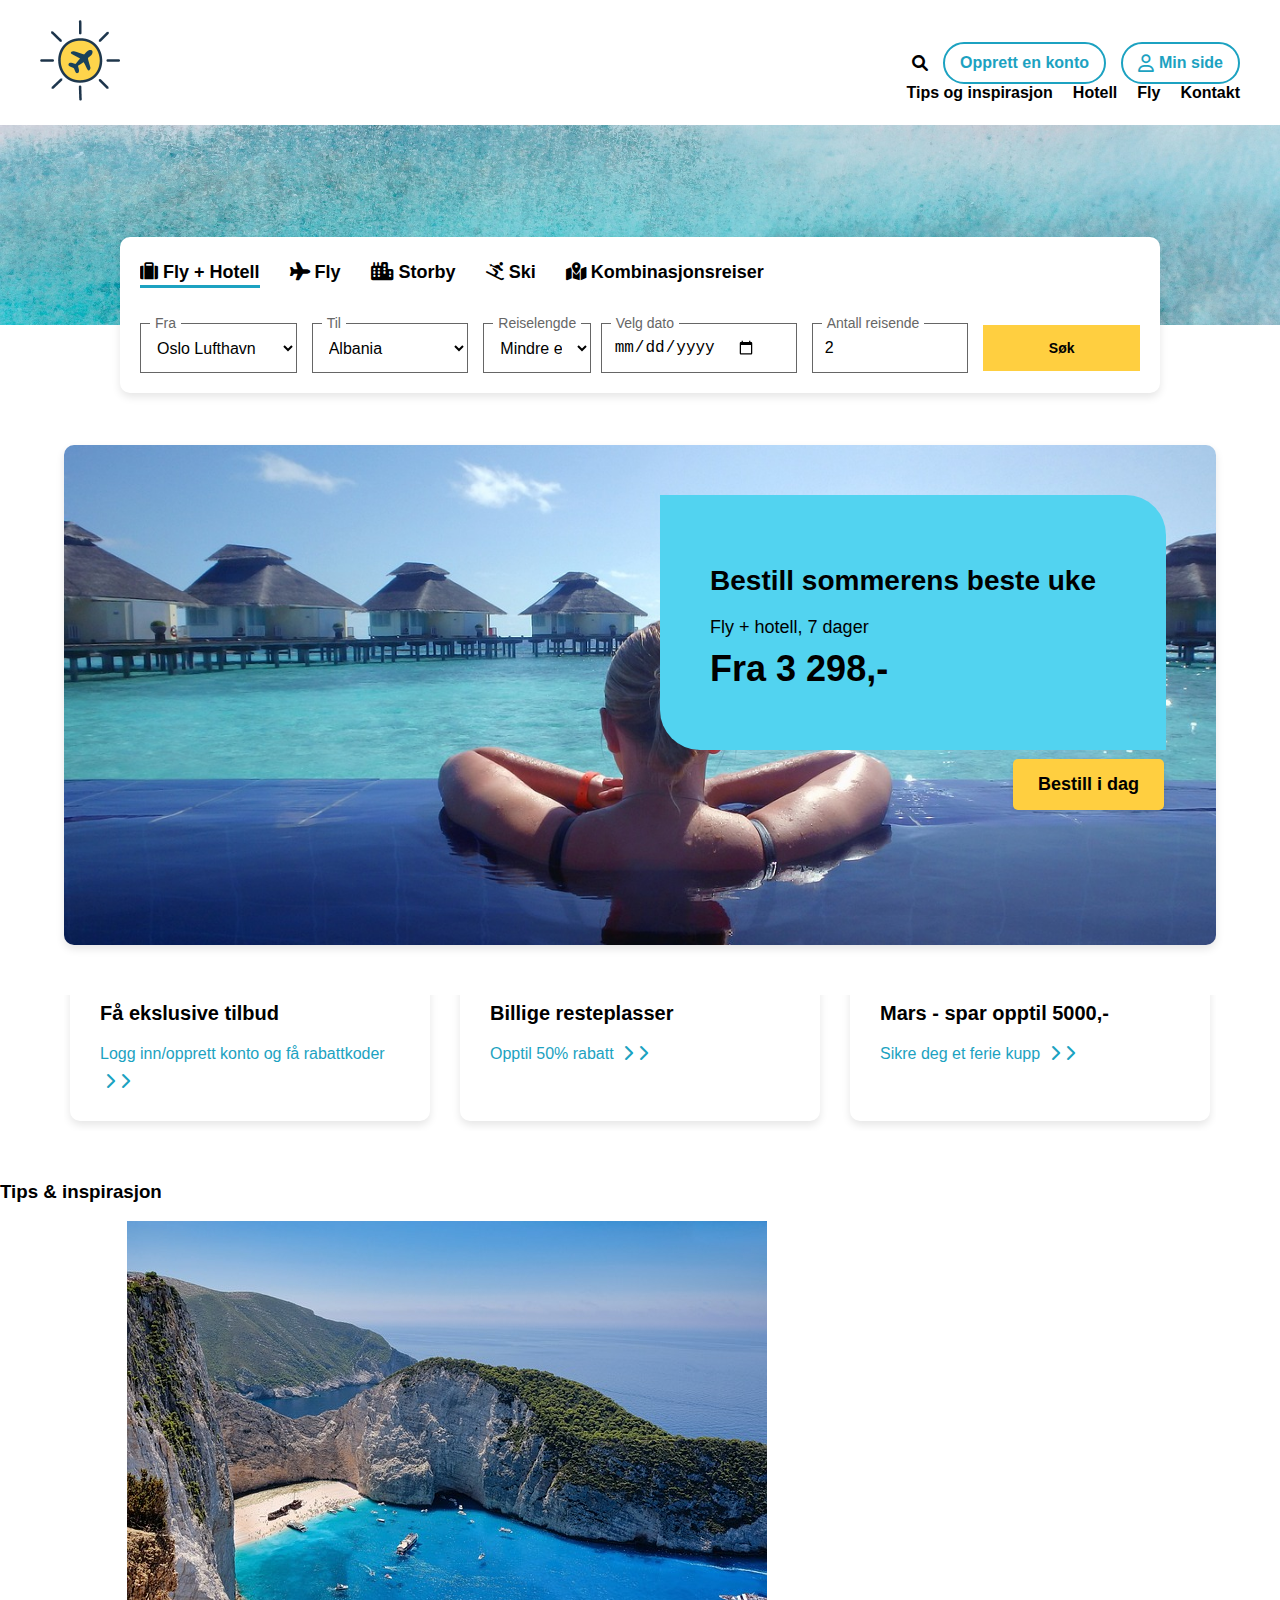
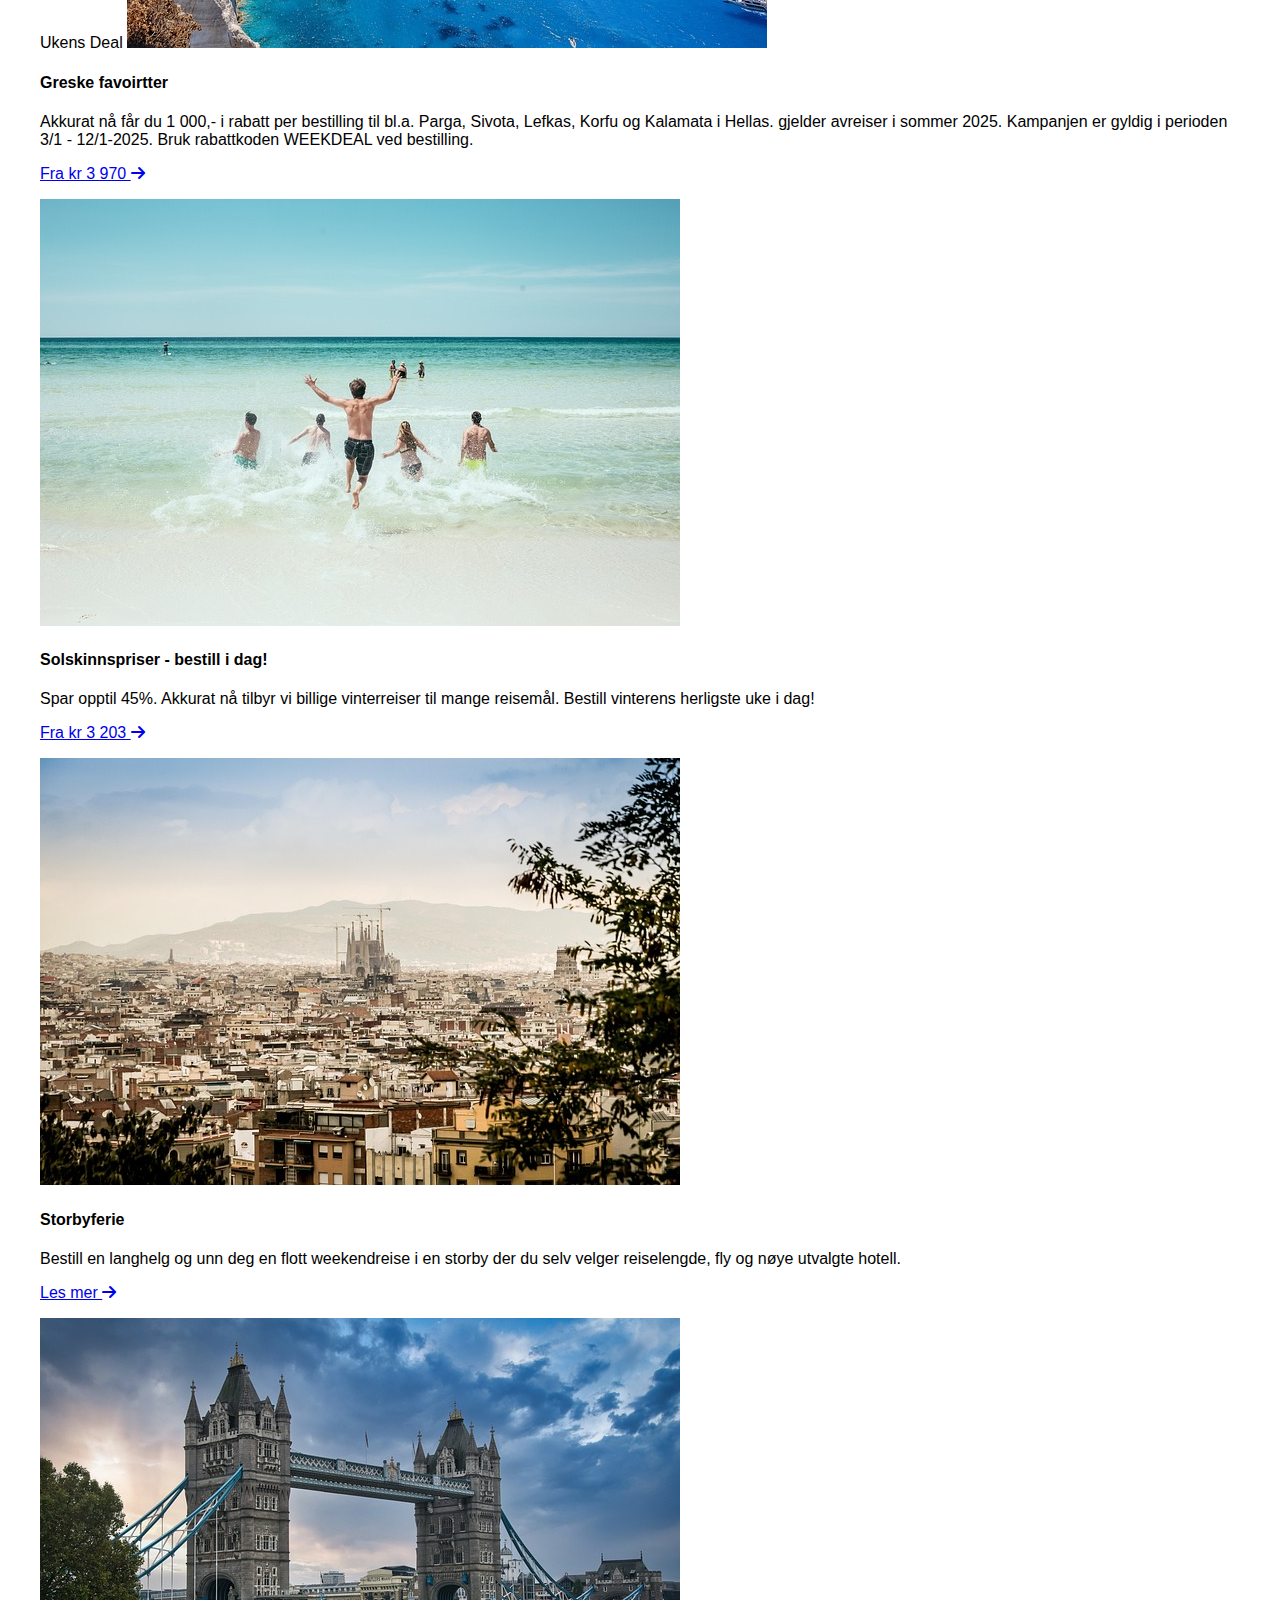
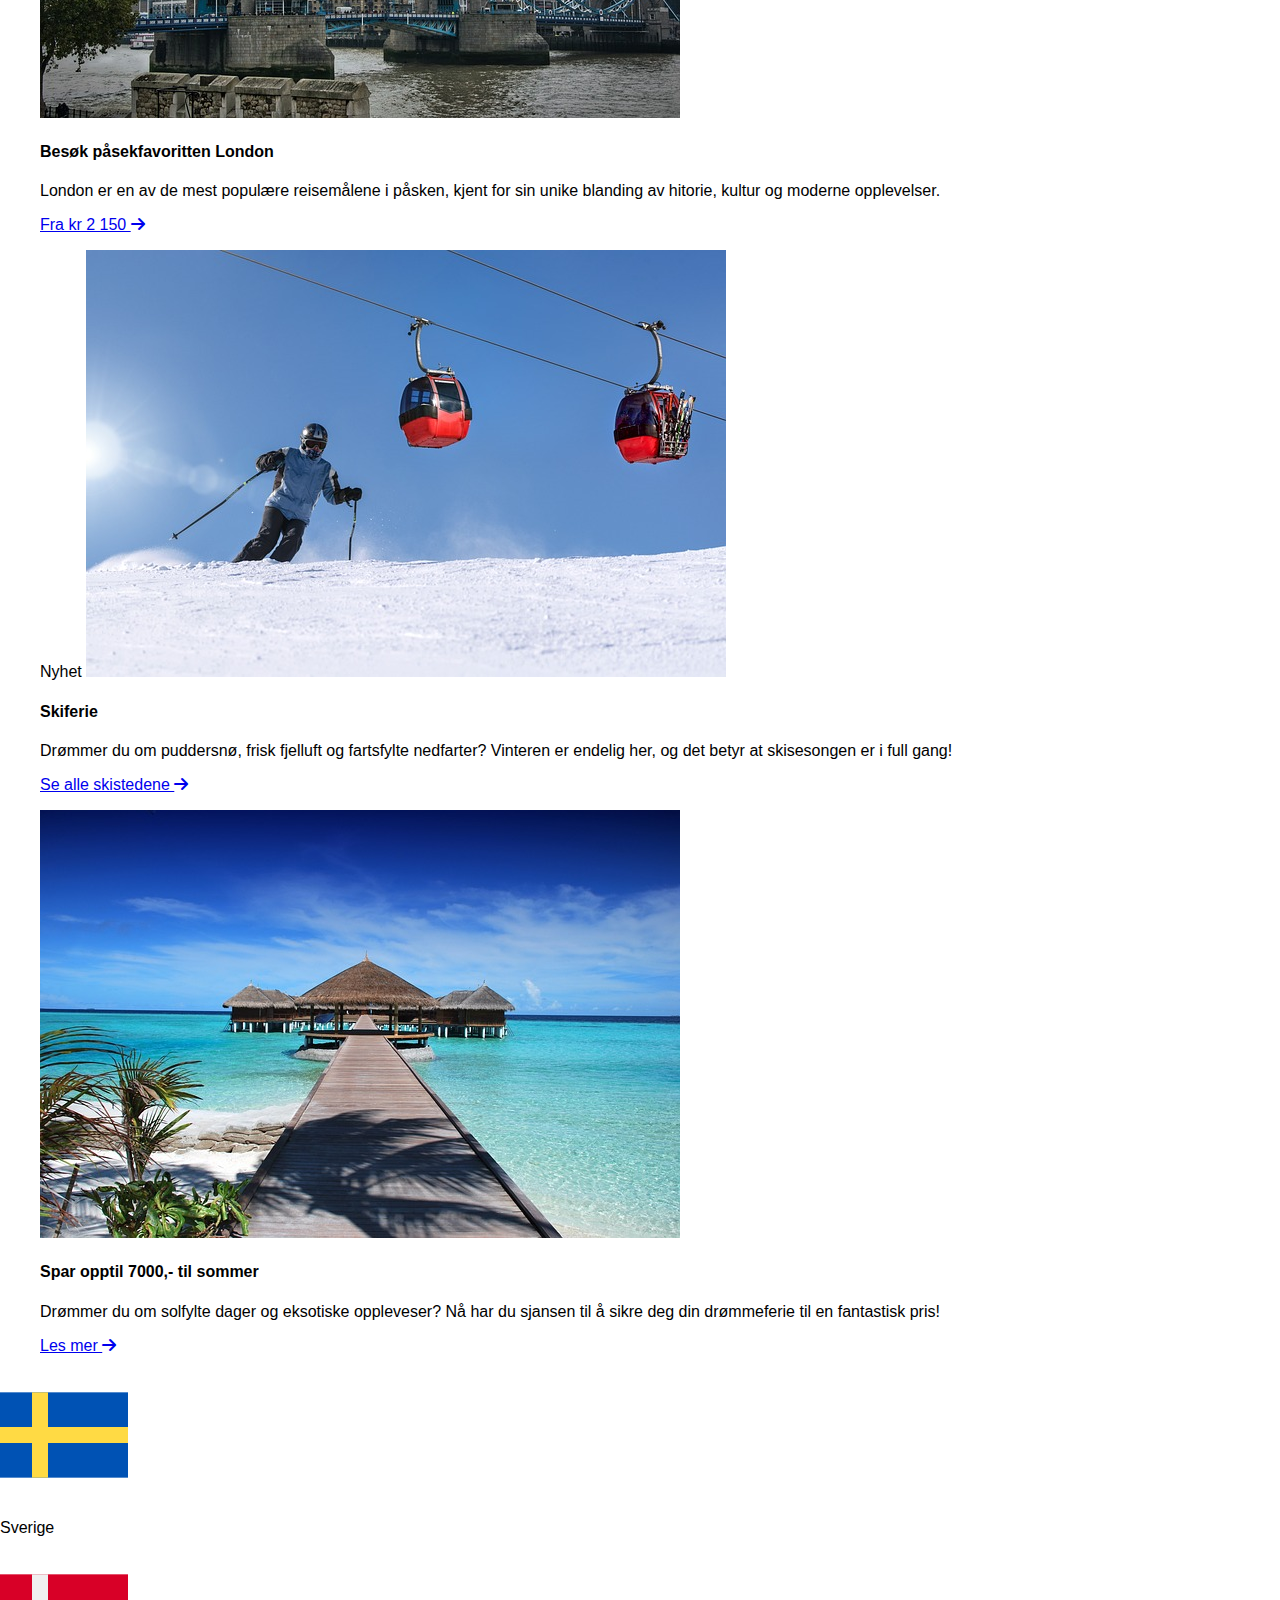
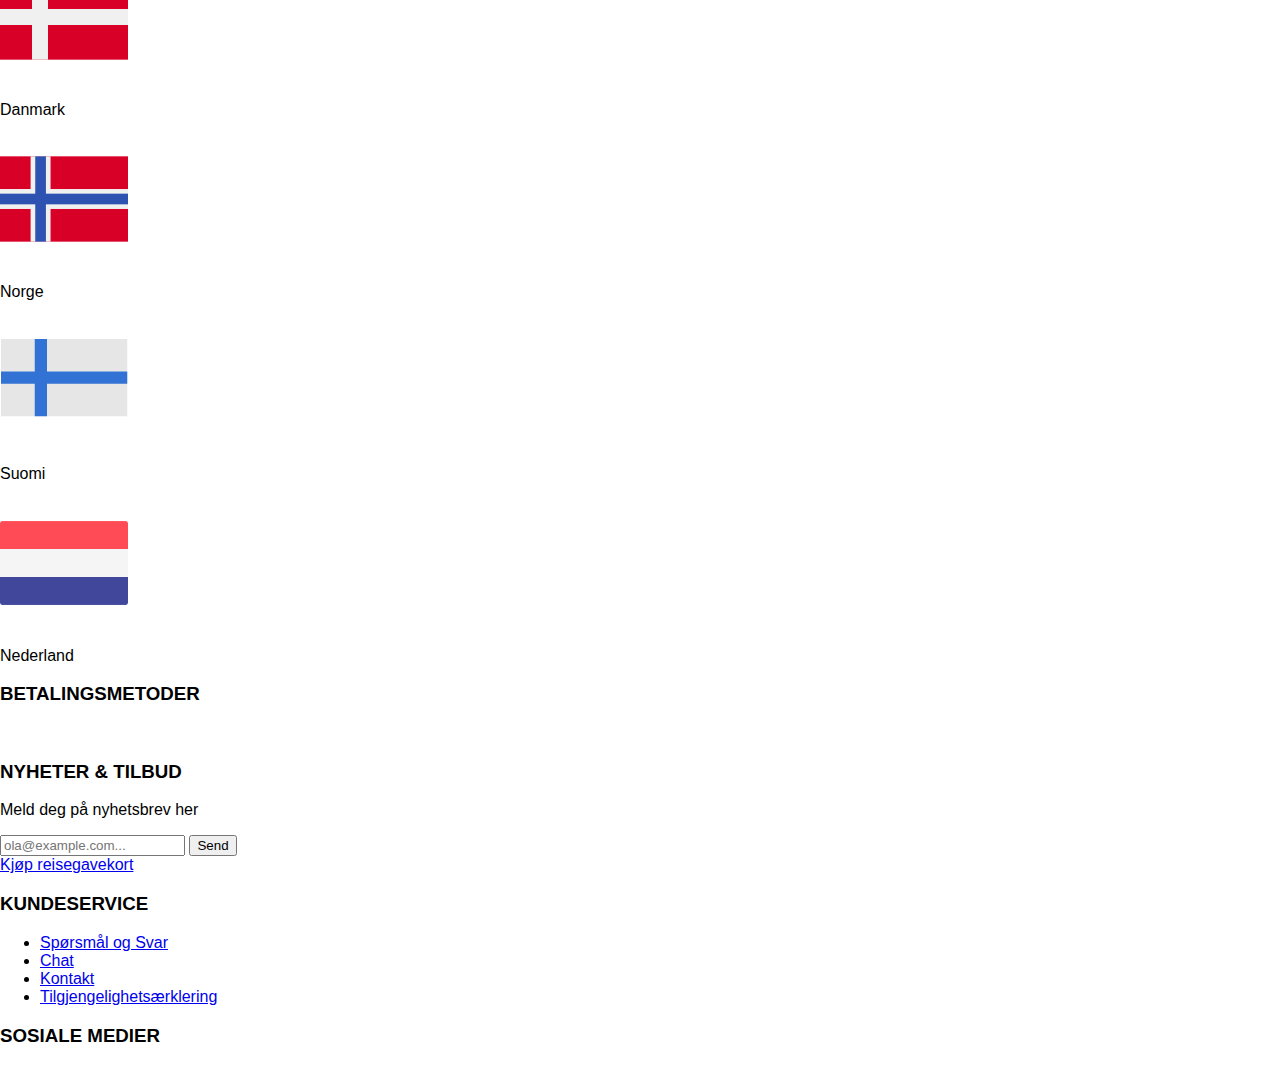
==== commit d4e6d52a: "Fikser forsiden" ====
--- a/index.html
+++ b/index.html
@@ -60,9 +60,6 @@
         </section>
         
         
-        
-        
-        
 
         <section class="banner">
             <div class="container">
--- a/css/style.css
+++ b/css/style.css
@@ -36,21 +36,33 @@
     .topp {
         padding: 20px 40px;
         display: flex;
-        justify-content: flex-end; 
+        justify-content: space-between; 
         align-items: center;
         gap: 20px;
     }
 
-    
+    .logo{
+        margin-right: auto;
+        
+    }
+    .logo img{
+        width: 80px;
+        height: auto;
+    }
     .top-bar {
         display: none;
     }
 
     
     .pc-nav {
-        display: flex;
+        position: absolute;
+        right: 40px;
+        display: flex;
+        flex-wrap: wrap;
+        justify-content: flex-end;
         align-items: center;
         gap: 15px;
+        width: 100%;
     }
 
     
@@ -76,7 +88,12 @@
     .pc-navlink {
         display: flex;
         justify-content: flex-end; 
-        margin-top: 10px;
+        width: 100%;
+        margin-top: 60px;
+        margin-left: 300px;
+        padding-right: -150px;
+        
+       
     }
 
     .nav-links {
@@ -86,6 +103,9 @@
         list-style: none;
         padding: 0;
         margin: 0;
+        border-bottom: none;
+        margin-left: -20px;
+        
     }
 
     .nav-links a {
@@ -93,7 +113,10 @@
         color: black;
         font-size: 16px;
         font-weight: bold;
-    }
+        
+        
+    }
+
 }
   
     
@@ -266,4 +289,378 @@
     font-size: 14px;
 }
 
-
+@media (min-width: 1024px) {
+    .banner {
+        position: relative;
+        width: 100%;
+        height: 200px; 
+        background-size: cover;
+        background-position: center;
+    }
+
+    .container {
+        max-width: 1000px;
+        width: 80%;
+        background-color: white;
+        border-radius: 10px;
+        padding: 20px;
+        position: absolute;
+        top: 95%; 
+        left: 50%;
+        transform: translate(-50%, -50%);
+        box-shadow: 0 4px 8px rgba(0, 0, 0, 0.1);
+        z-index: 2;
+        margin-bottom: 50px;
+    }
+
+    .bestilling-links {
+        display: flex;
+        justify-content: center;
+        gap: 30px;
+        list-style: none;
+        padding: 0;
+        margin-bottom: 20px;
+        font-size: 18px;
+    }
+
+    .bestilling-links li {
+        font-size: 18px;
+        font-weight: bold;
+        position: relative;
+    }
+
+    .bestilling-links li a {
+        text-decoration: none;
+        color: black;
+    }
+
+    .bestilling-links li.active::after {
+        content: '';
+        display: block;
+        width: 100%;
+        height: 3px;
+        background-color: #1ca2c1;
+        position: absolute;
+        bottom: -5px;
+        left: 0;
+    }
+
+   
+    .scroll-arrow {
+        display: none !important;
+    }
+
+    .skjema {
+        display: grid;
+        grid-template-columns: 1fr 1fr 2fr 1fr 1fr; 
+        gap: 15px;
+        max-width: 1000px;
+        margin: auto;
+        align-items: center;
+    }
+
+    
+    .reiselengde-dato {
+        display: flex;
+        gap: 15px;
+        width: 100%;
+    }
+
+    .reiselengde-dato .input-container:first-child {
+        flex-grow: 3;
+    }
+
+    .reiselengde-dato .input-container select {
+        width: 100%;
+    }
+
+    .skjema select,
+    .skjema input {
+        padding: 12px;
+        border: 1px solid #666;
+        font-size: 16px;
+        background: white;
+        width: 100%;
+        height: 50px;
+        box-sizing: border-box;
+    }
+
+    .bestilling-knapp {
+        background-color: #ffcf40;
+        color: black;
+        font-weight: bold;
+        cursor: pointer;
+        text-align: center;
+        padding: 15px;
+        border: none;
+        width: 100%;
+        font-size: 16px;
+        grid-column: span 1;
+    }
+
+    .input-container {
+        position: relative;
+        display: flex;
+        flex-direction: column;
+        width: 100%;
+    }
+
+    .skjema label {
+        font-size: 14px;
+        font-weight: normal;
+        color: #666;
+        position: absolute;
+        top: -8px;
+        left: 10px;
+        background: white;
+        padding: 0 5px;
+    }
+}
+
+
+
+
+
+
+.kampanje {
+    background-image: url('../img/holiday-2733322_1280.jpg');
+    background-size: cover;
+    background-position: center;
+    height: 450px;
+    display: flex;
+    justify-content: center;
+    align-items: center;
+    position: relative;
+    border-radius: 10px;
+    margin: 70px auto;
+    width: 90%;
+    width: 100%;
+    box-shadow: 0 4px 8px rgba(0, 0, 0, 0.1);
+}
+
+.tekstboks {
+    background-color:#52d3f0;;
+    border-radius: 0 30px 0 30px;
+    padding: 30px;
+    text-align: left;
+    margin-bottom: 120px;
+    height: 200px;
+    max-width: 300px;
+    padding: 60px 40px 20px 40px;
+    
+}
+
+.tekstboks h3 {
+    color: black;
+    font-size: 24px;
+    font-weight: bold;
+    margin: 20px 20px 20px 0;
+}
+
+.tekstboks p {
+    color: black;
+    font-size: 16px;
+    margin: 0 0 10px 0;
+}
+
+.tekstboks p:last-of-type{
+    font-size: 30px;
+    font-weight: bold;
+}
+
+.tekstboks a {
+    display: inline-block;
+    background-color: #ffcf40;
+    color: black;
+    text-decoration: none;
+    padding: 13px 15px;
+    font-size: 16px;
+    font-weight: bold;
+    border-radius: 5px;
+    margin-top: 15px;
+    box-shadow: 0 2px 4px rgba(0, 0, 0, 0.1);
+    position: absolute;
+    bottom: 90px;
+    right: 86px;
+    
+}
+
+
+.artikkelkort {
+    margin: 50px auto;
+    padding: 20px 0;
+    overflow-x: auto; 
+    margin-left: 25px;
+}
+
+.kort-container {
+    display: flex; 
+    gap: 23px; 
+    width: max-content; 
+    margin-top: -30px;
+    
+}
+
+.kort-container article {
+    background-color: white;
+    border-radius: 10px;
+    box-shadow: 0 4px 8px rgba(0, 0, 0, 0.1); 
+    padding: 20px;
+    text-align: left;
+    height: 120px;
+    min-width: 200px; 
+    max-width: 300px; 
+    flex-shrink: 0; 
+}
+
+.kort-container h4 {
+    font-size: 18px;
+    font-weight: bold;
+    margin-bottom: 10px;
+}
+
+.kort-container a {
+    font-size: 14px;
+    color: #1ca2c1; 
+    text-decoration: none;
+    display: inline-block;
+    margin: 15px 0 10px;
+}
+
+.kort-container a:hover {
+    text-decoration: underline;
+}
+
+.kort-container i {
+    color: #1ca2c1; 
+    font-size: 14px;
+    margin-left: 2px;
+}
+
+@media (min-width: 1024px) and (max-width: 1900px){
+    .kampanje {
+        height: 500px; 
+        width: 90%;
+        max-width: 1200px; 
+        margin: 120px auto 20px auto;
+        border-radius: 10px;
+        display: flex;
+        justify-content: flex-start;
+        align-items: center;
+        padding: 0;
+        position: relative;
+        
+    }
+
+    
+    .tekstboks {
+        background-color: #52d3f0;
+        border-radius: 0 40px 0 40px; 
+        padding: 50px;
+        text-align: left;
+        max-width: 450px;
+        height: auto;
+        position: absolute;
+        top: 50px; 
+        right: 50px;
+    }
+
+    .tekstboks h3 {
+        font-size: 28px;
+    }
+
+    .tekstboks p {
+        font-size: 18px;
+    }
+
+    .tekstboks p:last-of-type {
+        font-size: 36px;
+        font-weight: bold;
+    }
+
+    
+    .tekstboks a {
+        background-color: #ffcf40;
+        color: black;
+        text-decoration: none;
+        padding: 15px 25px;
+        font-size: 18px;
+        font-weight: bold;
+        border-radius: 5px;
+        position: absolute;
+        bottom: -60px;
+        right: 2px;
+    }
+
+
+    .artikkelkort {
+        width: 90%;
+        margin: 50px auto;
+        padding: 10px 0;
+        display: flex;
+        justify-content: center;
+    }
+
+    .kort-container {
+        display: flex;
+        gap: 30px;
+        justify-content: center;
+        width: 100%;
+        max-width: 1200px;
+        margin-top: -40px;
+    }
+
+    .kort-container article {
+        background-color: white;
+        border-radius: 10px;
+        box-shadow: 0 4px 8px rgba(0, 0, 0, 0.1);
+        padding: 30px;
+        text-align: left;
+        height: auto;
+        width: 100%;
+        max-width: 300px;
+        flex-grow: 1;
+        margin-top: -20px;
+    }
+    .kort-container article:nth-child(1) {
+        flex-basis: 40%; 
+    }
+
+    .kort-container article:nth-child(2) {
+        flex-basis: 25%;
+    }
+
+    .kort-container article:nth-child(3) {
+        flex-basis: 35%;
+    }
+
+    .kort-container h4 {
+        font-size: 20px;
+        font-weight: bold;
+    }
+
+    .kort-container a {
+        font-size: 16px;
+        color: #1ca2c1;
+        text-decoration: none;
+        display: inline-block;
+        margin-top: 10px;
+    }
+
+    .kort-container a:hover {
+        text-decoration: underline;
+    }
+
+    .kort-container i {
+        color: #1ca2c1;
+        font-size: 16px;
+        margin-left: 5px;
+    }
+}
+
+
+
+
+
+
+
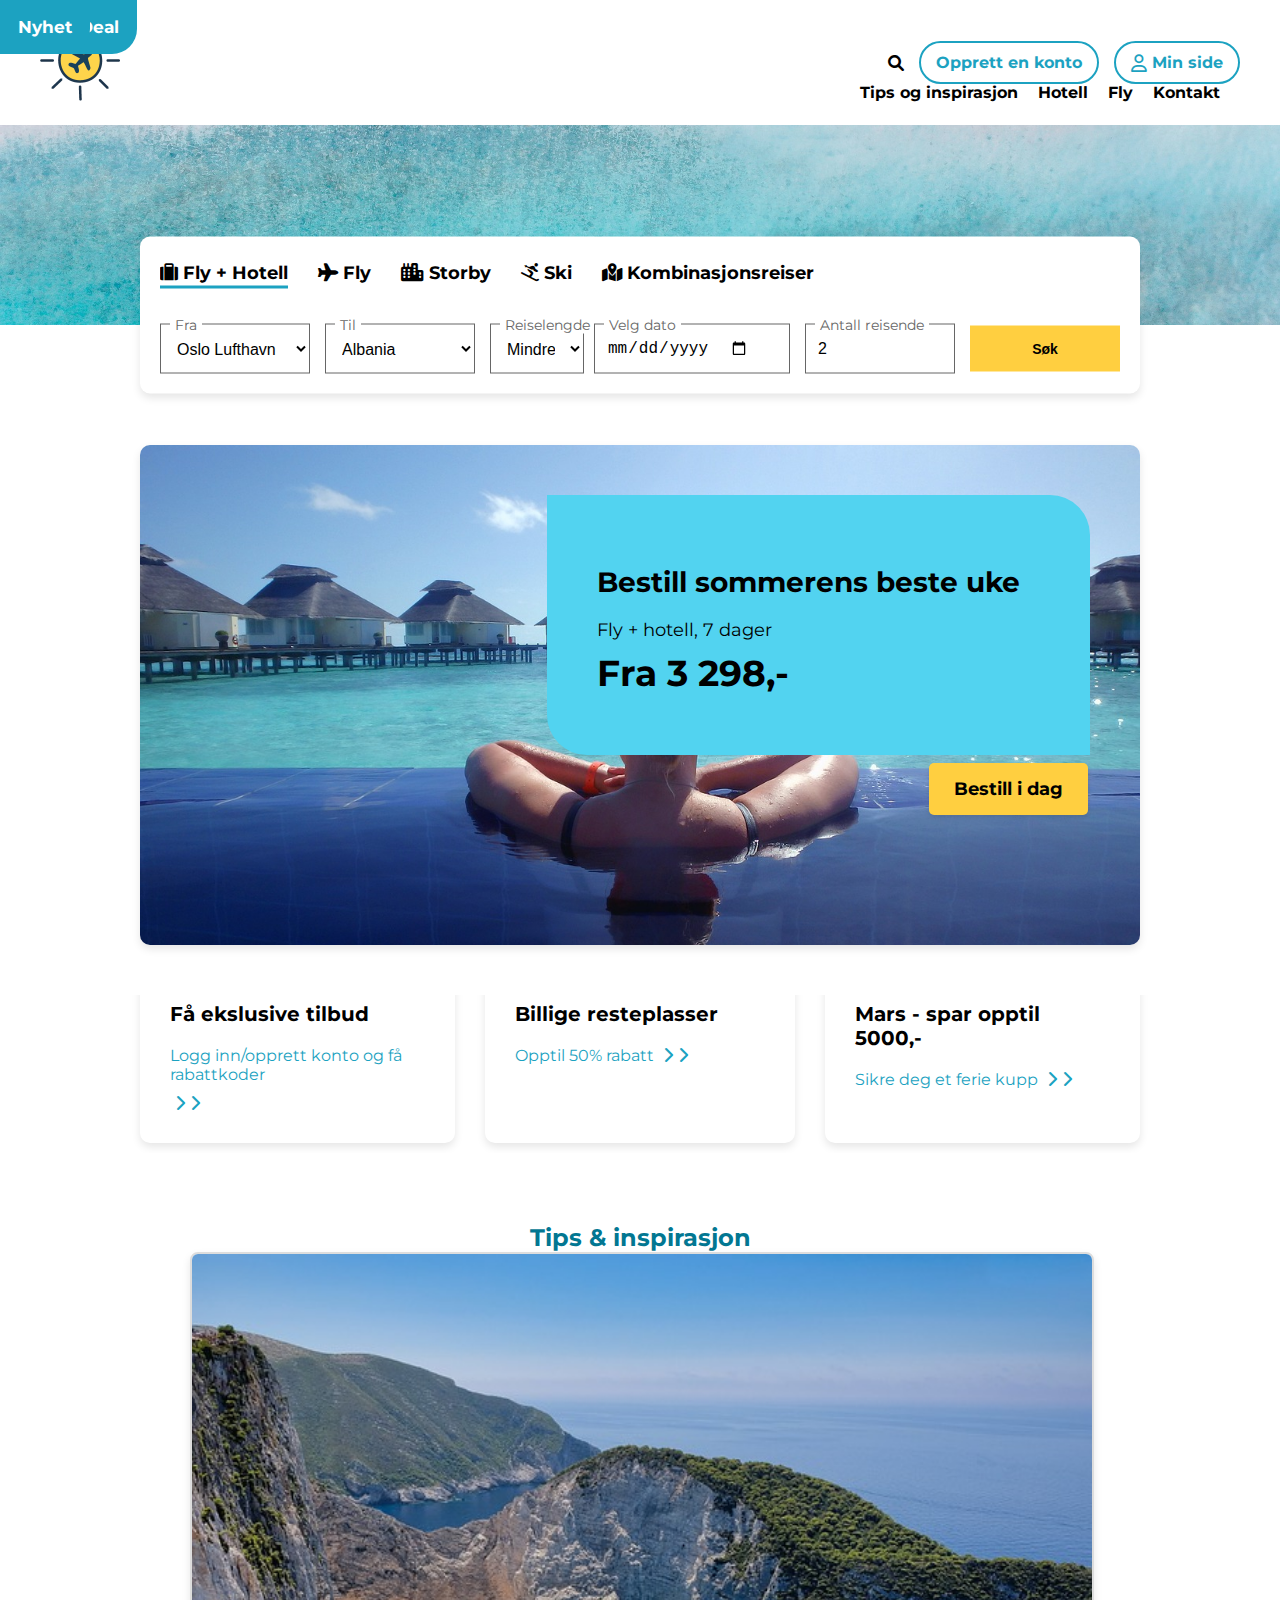
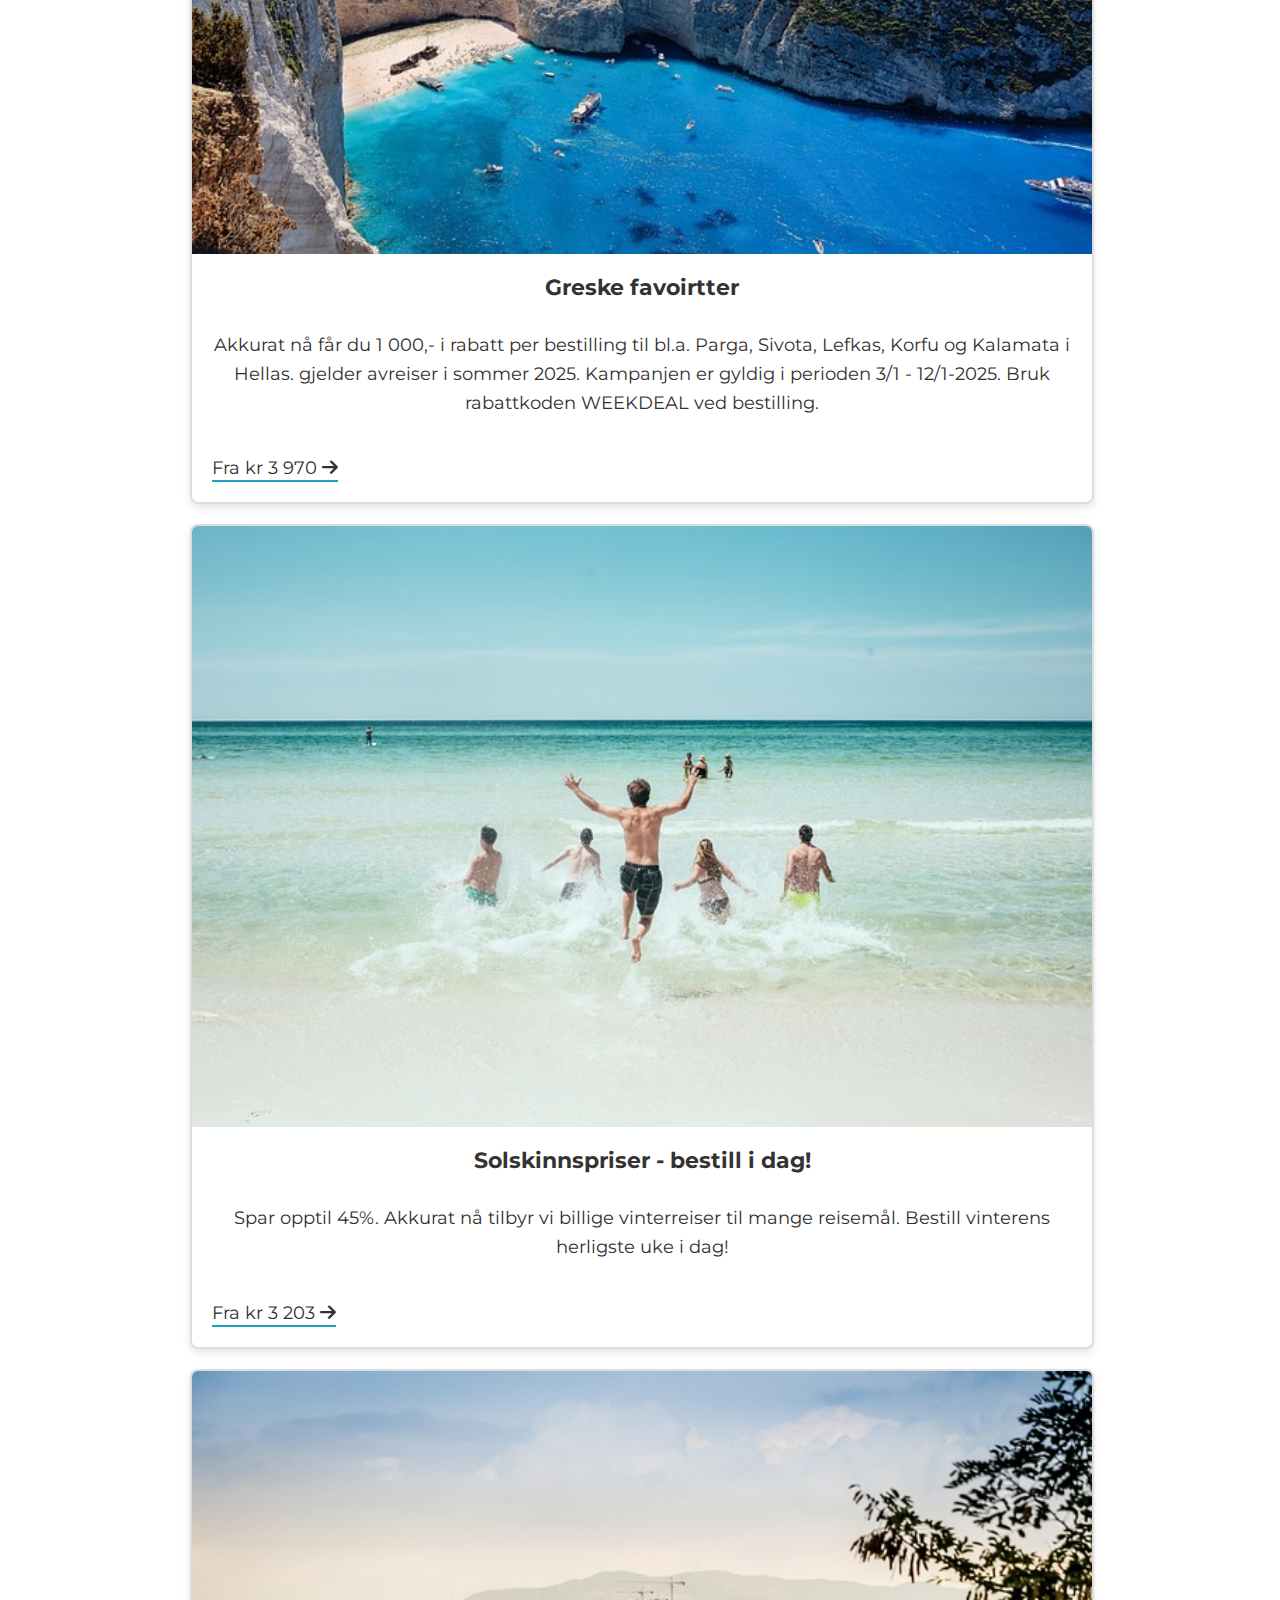
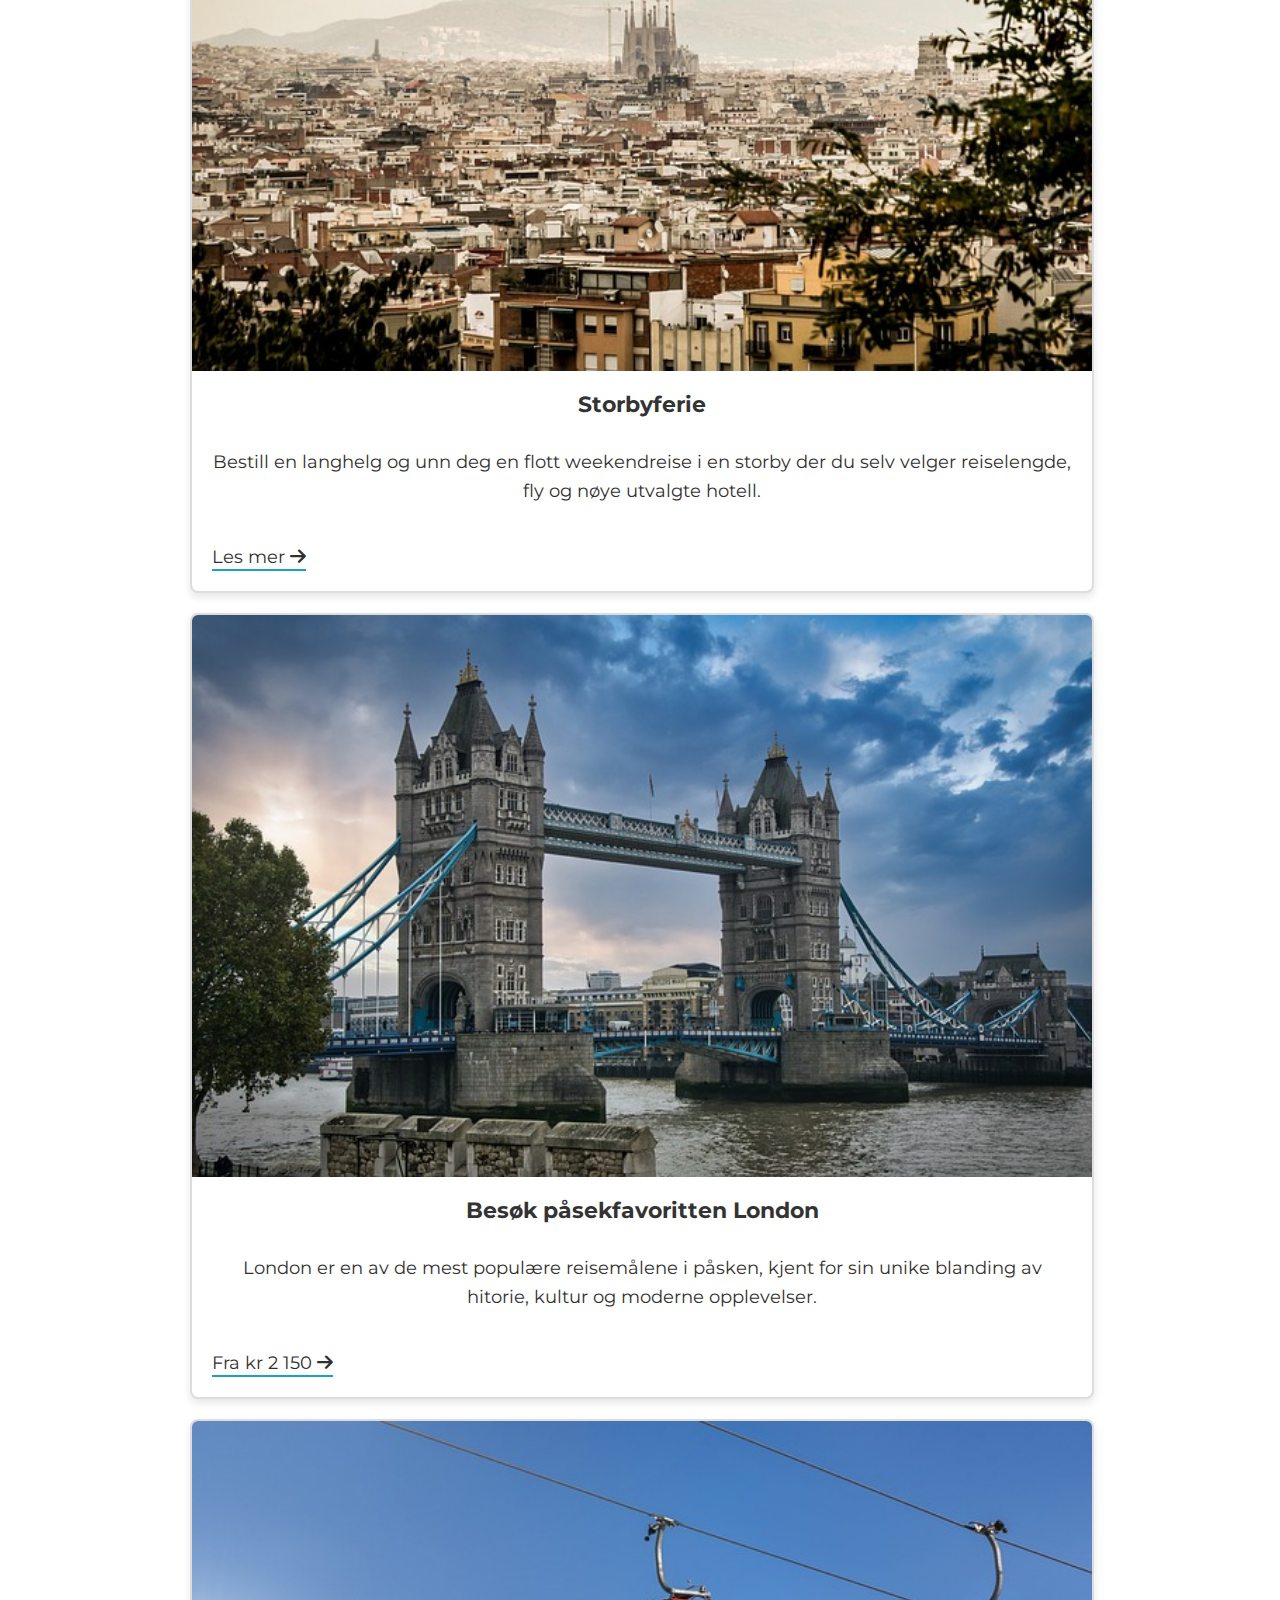
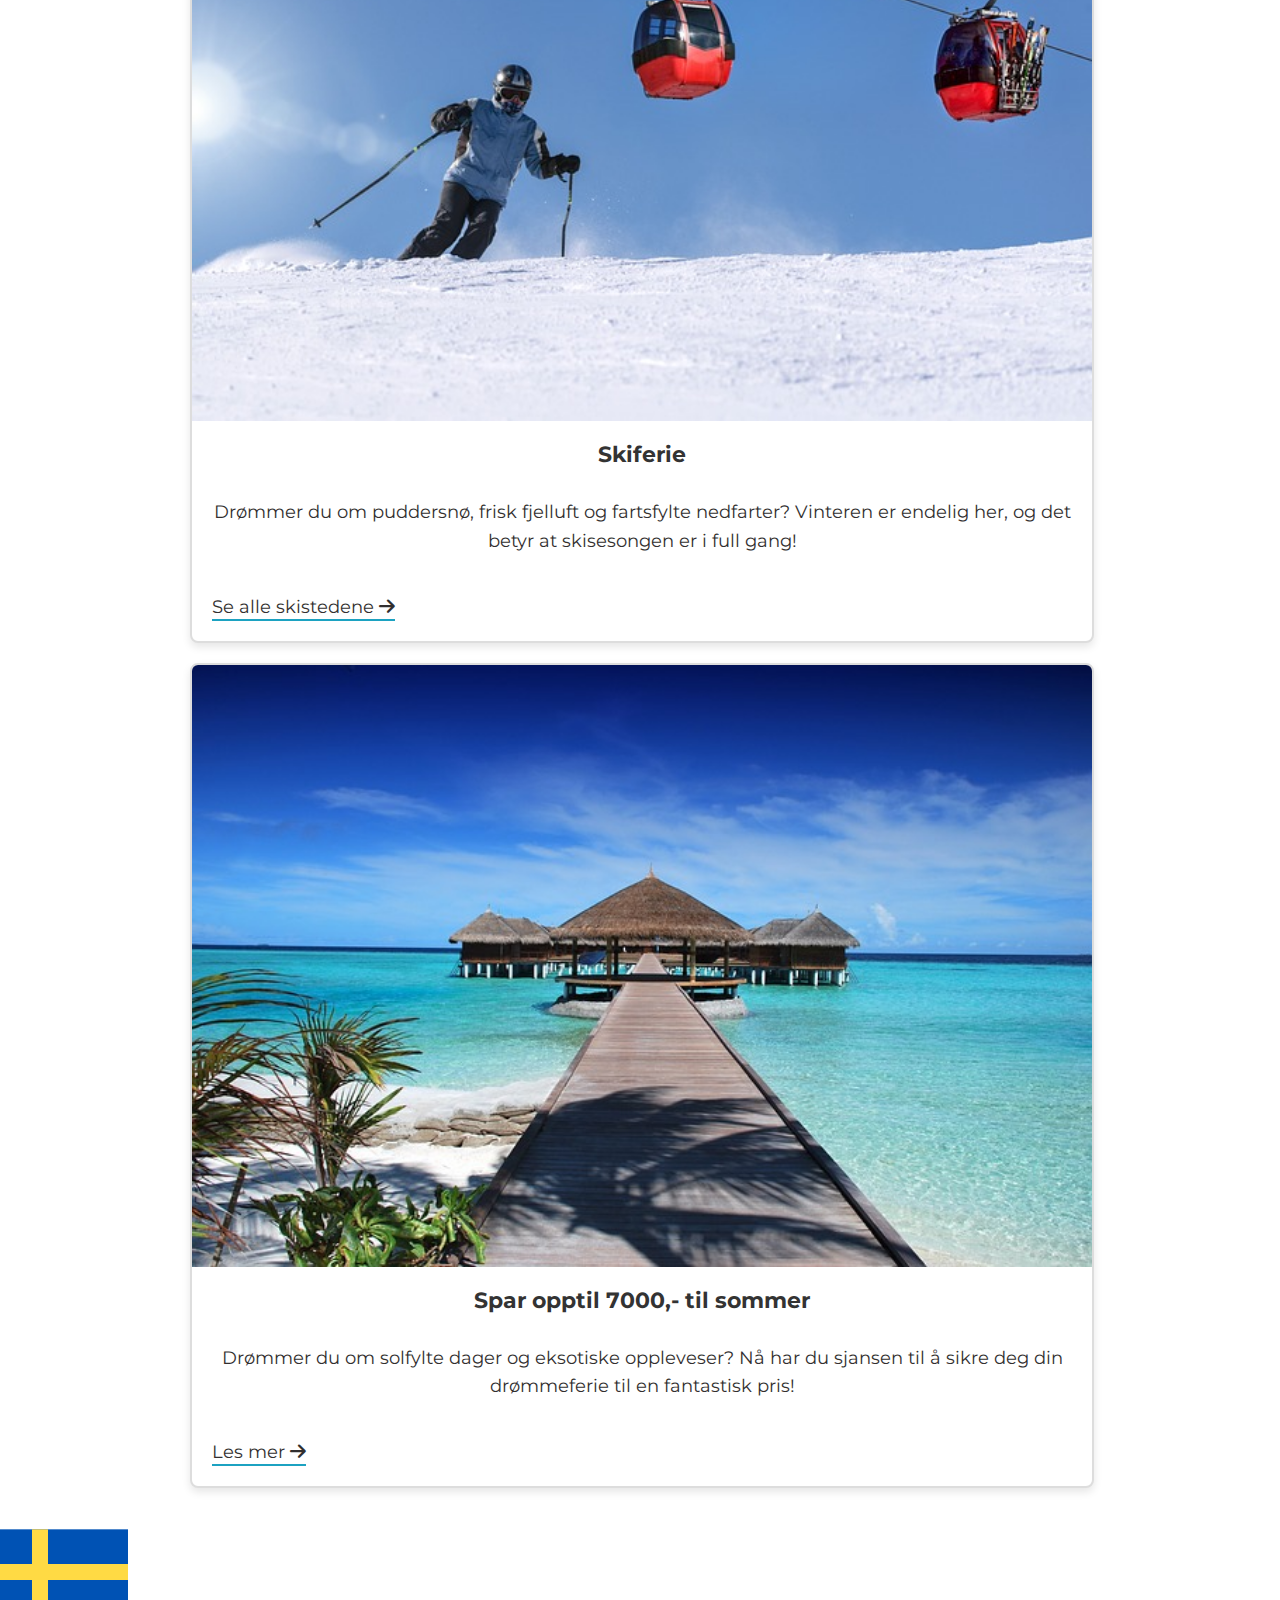
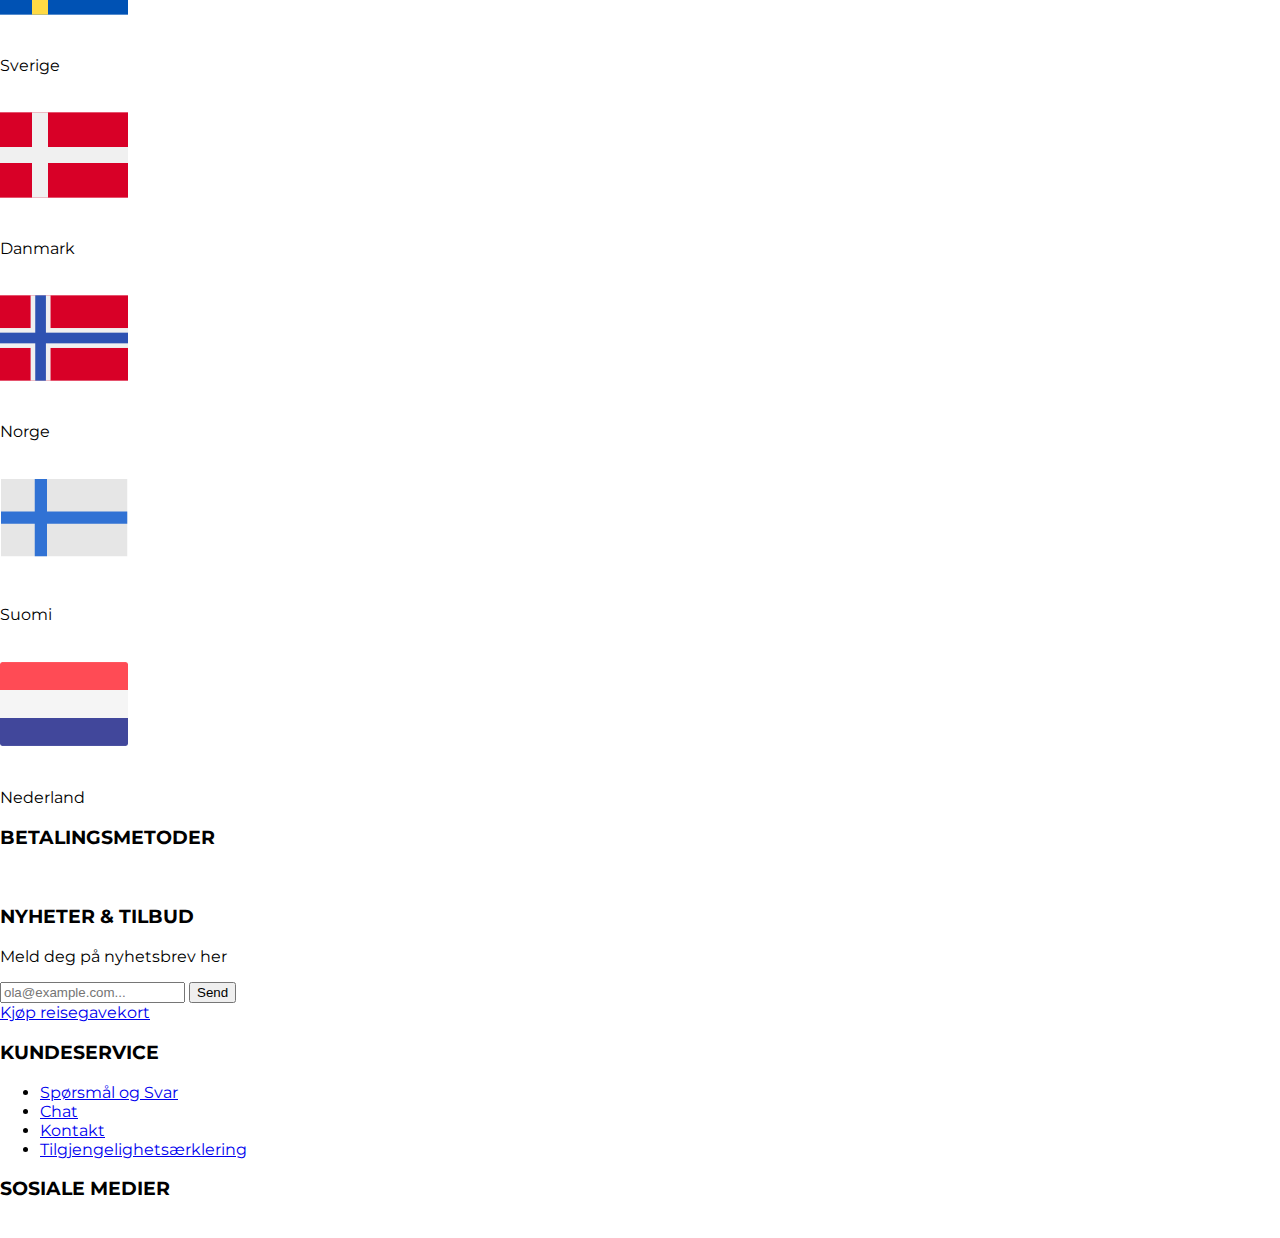
==== commit cc9690c1: "mer css." ====
--- a/index.html
+++ b/index.html
@@ -7,6 +7,7 @@
     <link href="ikoner/css/fontawesome.css" rel="stylesheet">
     <link href="ikoner/css/brands.css" reL="stylesheet">
     <link href="ikoner/css/solid.css" rel="stylesheet">
+    <link href="https://fonts.googleapis.com/css2?family=Montserrat:wght@300;400;500;700&display=swap" rel="stylesheet">
     <link href="https://cdnjs.cloudflare.com/ajax/libs/font-awesome/6.0.0/css/all.min.css" rel="stylesheet">
     <title>Reisebyrå nettsted</title>
 </head>
--- a/css/style.css
+++ b/css/style.css
@@ -1,10 +1,15 @@
 body {
-    font-family: Arial, Helvetica, sans-serif;
+    font-family: 'Montserrat', sans-serif;
     margin: 0;
     padding: 0;
     
 }
 
+.topp,
+footer {
+    width: 100%;
+    max-width: 100%;
+}
 .topp {
     display: flex;
     justify-content: space-between;
@@ -90,8 +95,8 @@
         justify-content: flex-end; 
         width: 100%;
         margin-top: 60px;
-        margin-left: 300px;
-        padding-right: -150px;
+        margin-right: 100px;
+        
         
        
     }
@@ -300,17 +305,13 @@
 
     .container {
         max-width: 1000px;
-        width: 80%;
-        background-color: white;
         border-radius: 10px;
-        padding: 20px;
-        position: absolute;
         top: 95%; 
         left: 50%;
-        transform: translate(-50%, -50%);
         box-shadow: 0 4px 8px rgba(0, 0, 0, 0.1);
         z-index: 2;
         margin-bottom: 50px;
+        box-sizing: border-box;
     }
 
     .bestilling-links {
@@ -537,11 +538,11 @@
     margin-left: 2px;
 }
 
-@media (min-width: 1024px) and (max-width: 1900px){
+@media (min-width: 1024px) and (max-width: 1400px){
     .kampanje {
         height: 500px; 
         width: 90%;
-        max-width: 1200px; 
+        max-width: 1000px; 
         margin: 120px auto 20px auto;
         border-radius: 10px;
         display: flex;
@@ -605,8 +606,8 @@
         display: flex;
         gap: 30px;
         justify-content: center;
-        width: 100%;
-        max-width: 1200px;
+        width: 90%;
+        max-width: 1000px;
         margin-top: -40px;
     }
 
@@ -617,8 +618,8 @@
         padding: 30px;
         text-align: left;
         height: auto;
-        width: 100%;
-        max-width: 300px;
+        width: 9%;
+        max-width: 255px;
         flex-grow: 1;
         margin-top: -20px;
     }
@@ -659,8 +660,90 @@
 }
 
 
-
-
-
-
-
+.Tips-og-inspo {
+    padding: 20px;
+    text-align: center;
+    color: #027792;
+}
+
+.tips {
+    font-size: 24px;
+    
+    margin: 0 0;
+}
+
+.tips-artikkelkort {
+    display: flex;
+    flex-wrap: wrap;
+    flex-direction: column; 
+    gap: 20px;
+    max-width: 900px;
+    margin: 0 auto;
+    padding: 0 20px;
+}
+
+.tips-artikkelkort figure {
+    display: flex;
+    flex-direction: column;
+    border: 2px solid #ddd; 
+    border-radius: 8px;
+    overflow: hidden;
+    background: #fff;
+    box-shadow: 0 4px 8px rgba(0, 0, 0, 0.1);
+    margin: 0;
+    width: 100%; 
+}
+
+.tips-artikkelkort img {
+    width: 100%; 
+    height: auto;
+    
+}
+
+.tips-artikkelkort figcaption {
+    padding: 20px;
+    display: flex;
+    flex-direction: column;
+    gap: 30px;
+    
+    
+}
+
+.tips-artikkelkort figcaption h4 {
+    font-size: 22px;
+    margin: 0;
+    color: #333;
+}
+
+.tips-artikkelkort figcaption p {
+    font-size: 18px;
+    line-height: 1.6;
+    margin: 0;
+    color: #322f2f;
+}
+
+.tips-artikkelkort figcaption a {
+    font-size: 18px;
+    color: #322f2f;
+    text-decoration: none;
+    margin-top: 10px;
+    border-bottom: 2px solid #1ca2c1;
+    padding-bottom: 1px;
+    width: fit-content;
+ 
+    
+}
+
+
+.tips-artikkelkort .badge {
+    position: absolute;
+    top: 0;
+    left: 0;
+    background-color: #1ca2c1;
+    color: white;
+    padding: 17px 18px;
+    font-size: 17px;
+    font-weight: bold;
+    border-bottom-right-radius: 25px; 
+    z-index: 1;
+}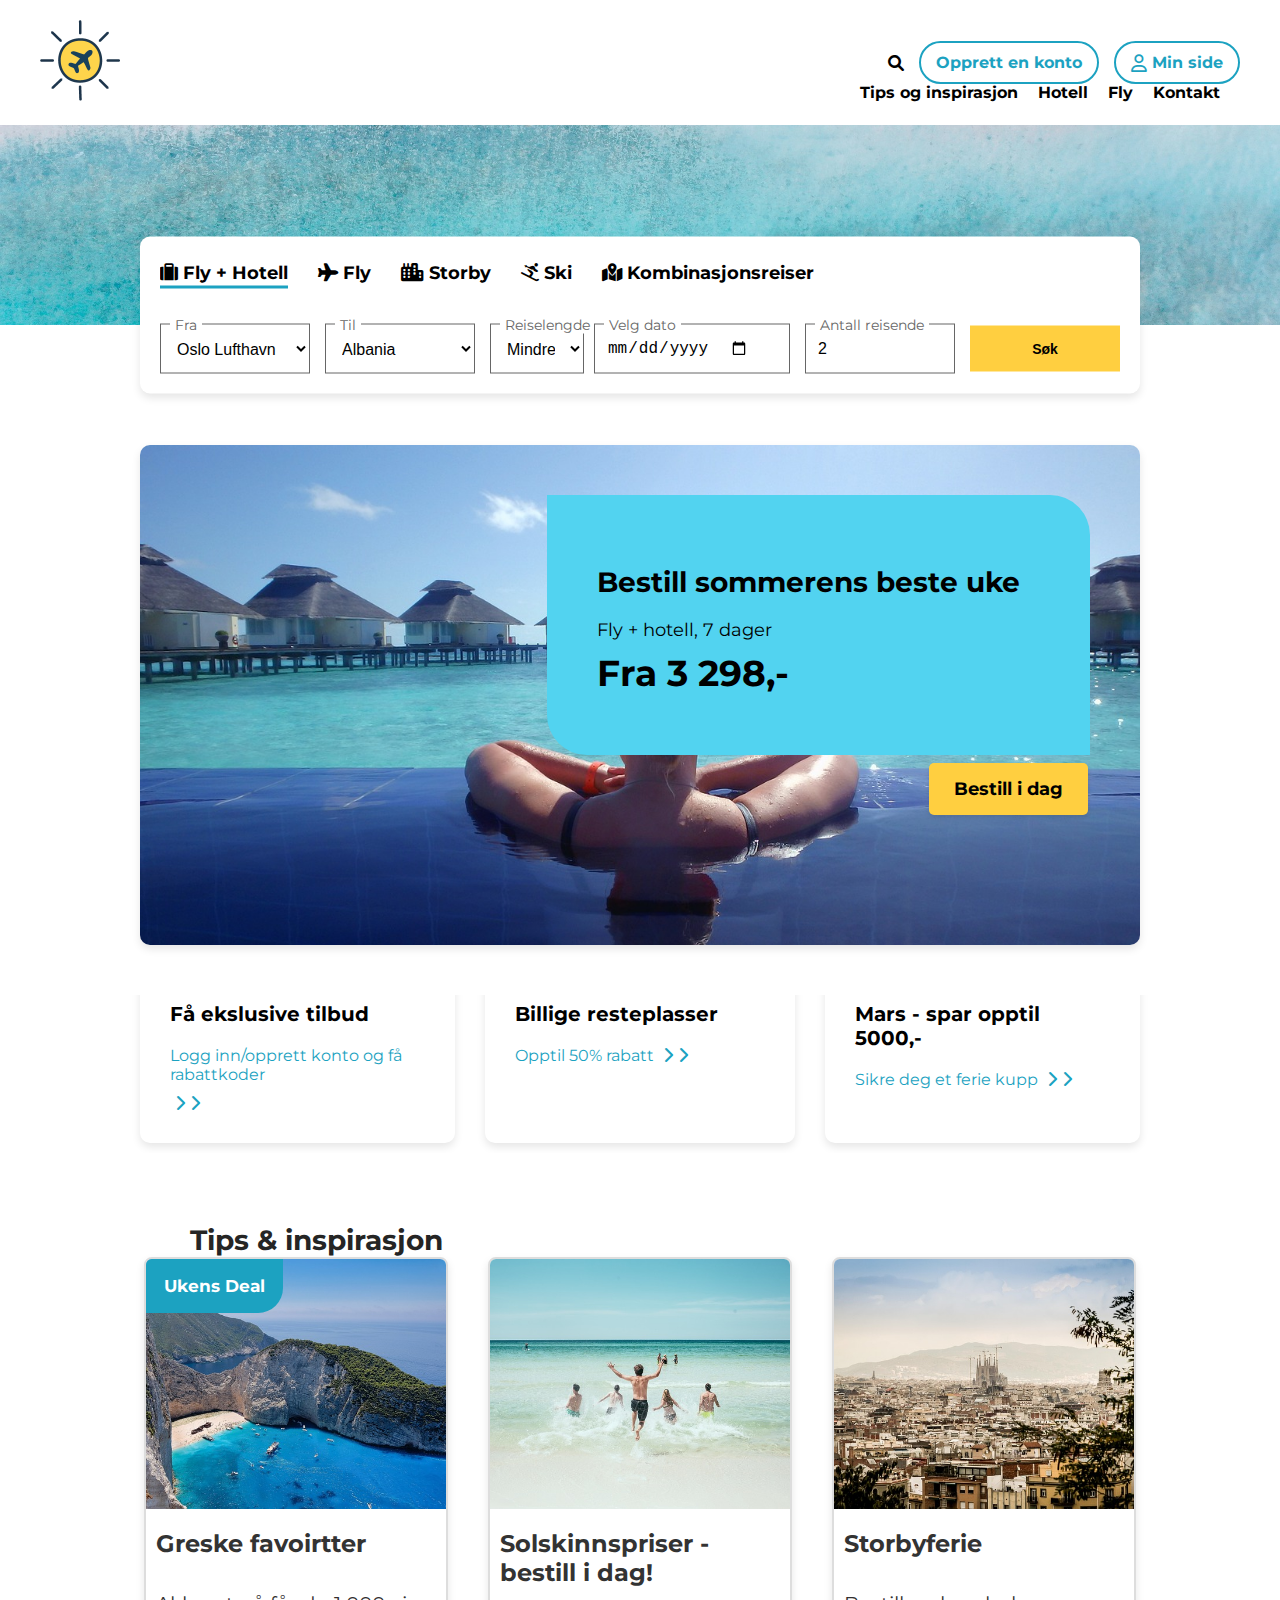
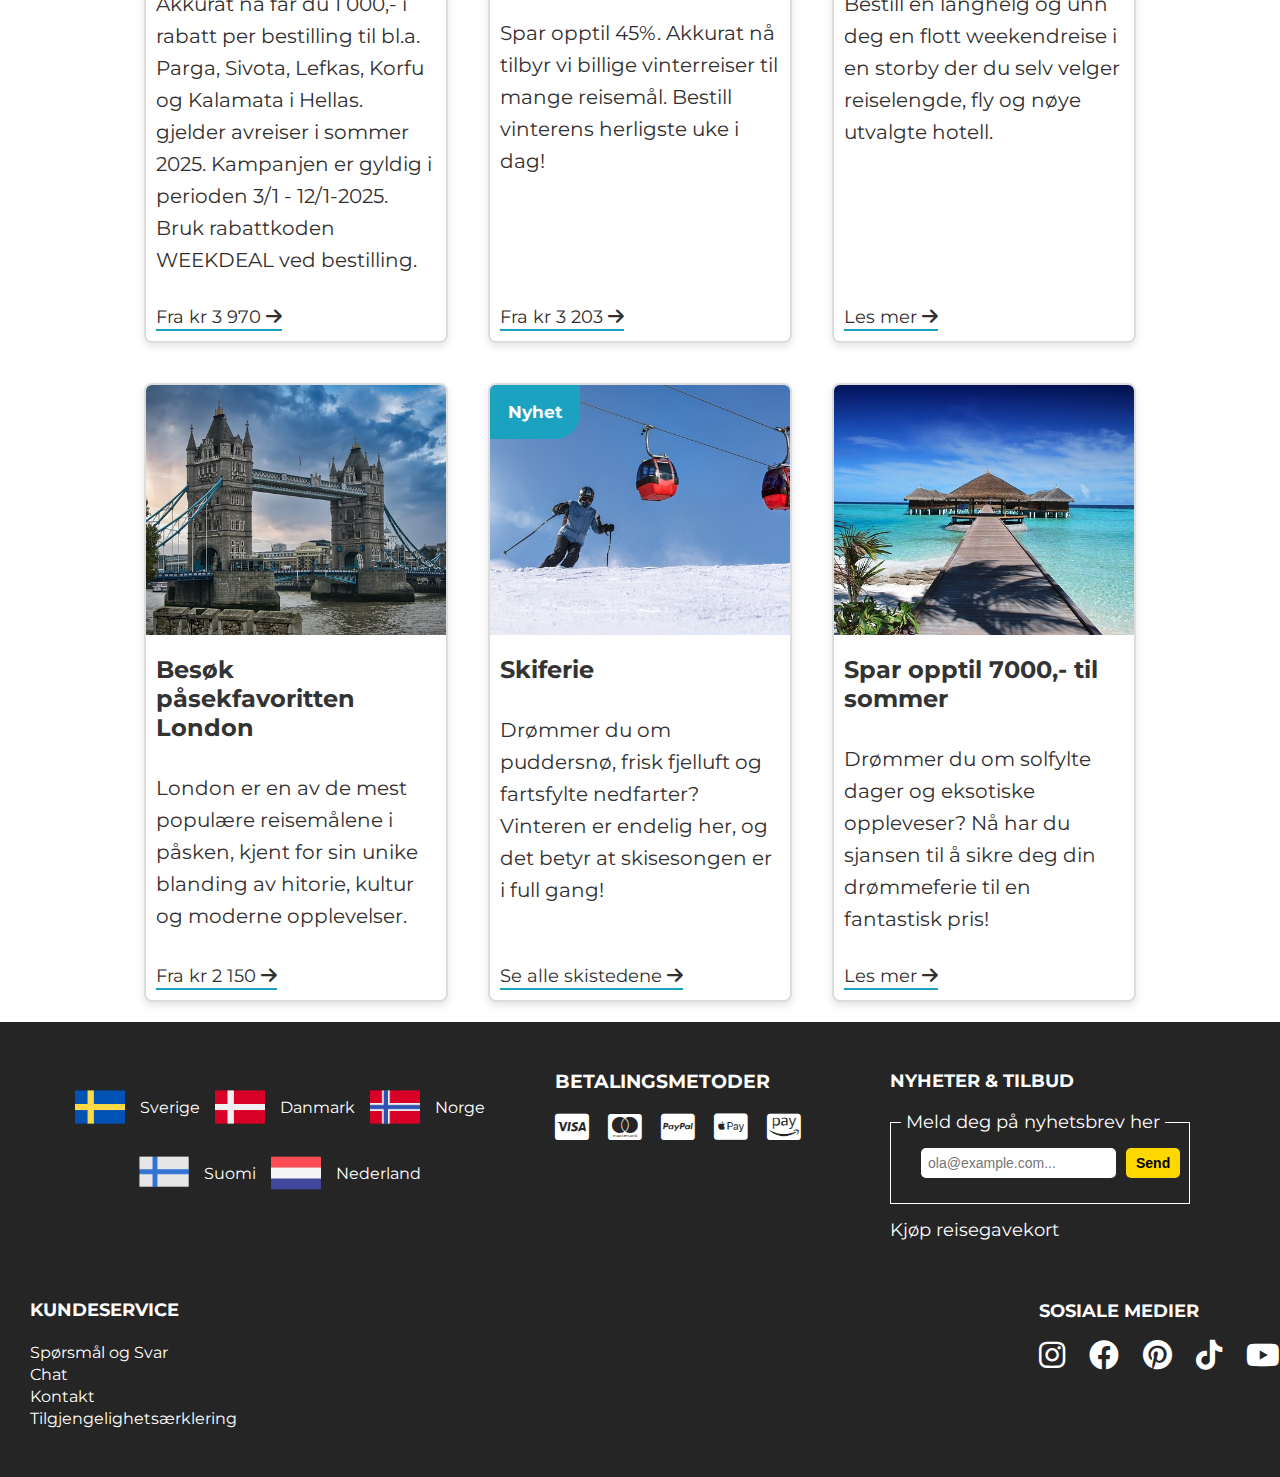
==== commit 13d4c98a: "Jobber med hotellsiden." ====
--- a/index.html
+++ b/index.html
@@ -39,7 +39,7 @@
                 <a href="oprett-konto" class="btn">
                     Opprett en konto
                 </a>
-                <a href="min-side.html" class="btn">
+                <a href="order.html" class="btn">
                     <i class="fa-regular fa-user"></i> Min side
                 </a>
             </section>
@@ -47,10 +47,10 @@
 
             <nav class="pc-navlink">
                 <ul class="nav-links">
-                    <a href="#tips-inspirasjon">Tips og inspirasjon</a> 
+                    <a href="index.html#tips-og-info">Tips og inspirasjon</a> 
                     <a href="hotell.html">Hotell</a>
                     <a href="https://www.norwegian.no" target="_blank">Fly</a>
-                    <a href="#footer">Kontakt</a> 
+                    <a href="index.html#footer">Kontakt</a> 
                 </ul>
             </nav>
 
@@ -173,7 +173,7 @@
             </aside>
         </section>
         
-        <section class="Tips-og-inspo">
+        <section class="Tips-og-inspo" id="tips-og-info">
             <h3 class="tips">Tips & inspirasjon</h3>
             <aside class="tips-artikkelkort">
                 <figure>
@@ -187,7 +187,7 @@
                         er gyldig i perioden 3/1 - 12/1-2025. Bruk rabattkoden
                         WEEKDEAL ved bestilling.
                     </p>
-                    <a href="#">
+                    <a href="hotell.html">
                         Fra kr 3 970 <i class="fa-solid fa-arrow-right"></i>
                     </a>
                     </figcaption>
@@ -201,7 +201,7 @@
                             vinterreiser til mange reisemål. Bestill vinterens
                             herligste uke i dag!
                         </p>
-                        <a href="#">Fra kr 3 203
+                        <a href="hotell.html">Fra kr 3 203
                             <i class="fa-solid fa-arrow-right"></i>
                         </a>
                     </figcaption>
@@ -229,7 +229,7 @@
                             reisemålene i påsken, kjent for sin unike
                             blanding av hitorie, kultur og moderne opplevelser.
                         </p>
-                        <a href="#">Fra kr 2 150
+                        <a href="hotell.html">Fra kr 2 150
                             <i class="fa-solid fa-arrow-right"></i>
                         </a>
                     </figcaption>
@@ -267,7 +267,7 @@
             </aside>
         </section>
     </main>
-    <footer class="footer">
+    <footer class="footer" id="footer">
         <section class="flags">
             <div class="rad1">
                 <img src="flags/sweden.png">
@@ -315,7 +315,7 @@
                 <li><a href="#">Spørsmål og Svar</a></li>
                 <li><a href="#">Chat</a></li>
                 <li><a href="#">Kontakt</a></li>
-                <li><a href="#">Tilgjengelighetsærklering</a></li>
+                <li><a href="TIlgjengelighetserklæring.numbers">Tilgjengelighetsærklering</a></li>
             </ul>
 
         </section>
--- a/css/style.css
+++ b/css/style.css
@@ -29,6 +29,7 @@
     margin-left: 15px;
     text-decoration: none;
 }
+
 
 .pc-nav {
     display: none;
@@ -124,12 +125,6 @@
 
 }
   
-    
-
-    
-    
-
-
 
 
 
@@ -390,7 +385,6 @@
         background-color: #ffcf40;
         color: black;
         font-weight: bold;
-        cursor: pointer;
         text-align: center;
         padding: 15px;
         border: none;
@@ -690,6 +684,7 @@
     overflow: hidden;
     background: #fff;
     box-shadow: 0 4px 8px rgba(0, 0, 0, 0.1);
+    position: relative;
     margin: 0;
     width: 100%; 
 }
@@ -697,7 +692,7 @@
 .tips-artikkelkort img {
     width: 100%; 
     height: auto;
-    
+    display: block;
 }
 
 .tips-artikkelkort figcaption {
@@ -705,7 +700,7 @@
     display: flex;
     flex-direction: column;
     gap: 30px;
-    
+    text-align: left;
     
 }
 
@@ -746,4 +741,391 @@
     font-weight: bold;
     border-bottom-right-radius: 25px; 
     z-index: 1;
+}
+
+
+
+@media (min-width: 1024px) and (max-width: 1400px) {
+    .tips-artikkelkort {
+        display: flex;
+        flex-wrap: wrap;
+        flex-direction: row; 
+        justify-content: center; 
+        gap: 40px; 
+        max-width: 1000px; 
+        padding: 0 20px; 
+    }
+
+    .tips-artikkelkort figure {
+        width: calc(33.333% - 20px); 
+        max-width: 300px;
+        display: flex;
+        flex-direction: column;
+        justify-content: space-between;
+        min-height: 450px;
+    }
+
+   
+    .tips {
+        font-size: 28px;
+        padding-left: 90px;
+        margin-left: 80px;
+        text-align: left;
+        color: #252525;
+    }
+
+
+
+
+
+    .tips-artikkelkort figcaption h4 {
+        font-size: 24px; 
+        margin-top: 10px; 
+    }
+    .tips-artikkelkort figcaption {
+        display: flex;
+        flex-direction: column;
+        flex-grow: 1;
+        padding: 10px;
+    }
+
+
+    
+    .tips-artikkelkort figcaption p {
+        font-size: 20px; 
+        flex-grow: 1;
+    }
+
+    
+    .tips-artikkelkort figcaption a {
+        align-self: flex-start;
+        margin-top: auto;
+    }
+
+    .tips-artikkelkort figcaption h4 {
+        font-size: 24px;
+        margin-top: 10px;
+    }
+
+    
+
+    .tips-artikkelkort img {
+        height: 250px;  
+        object-fit: cover;
+    }
+    
+}
+
+
+
+
+footer {
+    display: flex;
+    flex-wrap: wrap;
+    justify-content: space-between; 
+    align-items: flex-start; 
+    gap: 20px; 
+    flex-wrap: wrap; 
+    padding: 20px; 
+    background-color:#252525;
+}
+
+.flags {
+    display: flex;
+    flex-direction: column; 
+    align-items: center;
+    gap: 15px; 
+    color: white;
+    margin-top: 20px;
+    padding-left: 50px;
+}
+
+.flags .rad1, 
+.flags .rad2 {
+    display: flex;
+    justify-content: center; 
+    align-items: center; 
+    gap: 15px; 
+    padding: 5px;
+    margin-top: 15px;
+}
+
+.flags .rad2{
+    margin-top: -10px;
+}
+.flags img {
+    width: 50px; 
+    height: auto;
+}
+
+
+.betalingsikoner { 
+    gap: 22px;
+    padding: 10px;
+    color: white;
+}
+
+.betalingsikoner i {
+    font-size: 30px; 
+    margin-right: 15px;
+}
+
+
+.nyheter {
+    width: 100%;
+    max-width: 400px;
+    text-align: left;
+    color: white;
+    padding: 10px;
+}
+
+.nyheter h3 {
+    font-size: 18px;
+    font-weight: bold;
+    margin-bottom: 30px;
+}
+
+
+.nyheter .form {
+    display: flex;
+    align-items: center;
+    border: 1px solid white;
+    padding: 25px 30px;
+    gap: 10px;
+    width: 75%;
+    box-sizing: border-box;
+    position: relative;
+   
+}
+
+
+.nyheter .form p {
+    position: absolute;
+    top: -12px; 
+    left: 10px;
+    background-color: #252525;
+    padding: 0 5px;
+    font-size: 18px;
+    color: white;
+    margin: 0;
+}
+
+
+.nyheter input {
+    flex: 0 1 200px;
+    padding: 7px;
+    font-size: 14px;
+    border: none;
+    border-radius: 5px;
+    outline: none;
+    background-color: white; 
+    color: black;
+}
+
+
+.nyheter button {
+    background-color: #ffd700;
+    color: black;
+    border: none;
+    padding: 7px 10px;
+    border-radius: 5px;
+    font-size: 14px;
+    font-weight: bold;
+    cursor: pointer;
+    flex-shrink: 0;
+   
+}
+
+
+
+.nyheter a {
+    display: block;
+    margin-top: 15px;
+    font-size: 18px;
+    color: white;
+    text-decoration: none;
+}
+
+
+
+
+
+
+.kundeservice {
+    flex: 1; 
+    max-width: 45%;
+    color: white;
+}
+
+.kundeservice h3 {
+    font-size: 18px;
+    font-weight: bold;
+    margin-bottom: 10px;
+    padding: 10px;
+}
+
+.kundeservice ul {
+    list-style: none;
+    padding: 10px;
+    margin-top: -8px;
+    
+    
+}
+
+.kundeservice li {
+    margin-bottom: 3px;
+    
+}
+
+.kundeservice a {
+    color: white;
+    text-decoration: none;
+    font-size: 16px;
+    
+    
+}
+
+.kundeservice a:hover {
+    text-decoration: underline;
+}
+.sosiale-medier {
+    padding: 10px;
+    text-align: left; 
+    margin-top: 14px;
+    color: white;
+}
+
+.sosiale-medier h3 {
+    font-size: 18px;
+    font-weight: bold;
+    margin: 5px 0 15px 10px;
+    top: -10px;
+    
+    
+}
+
+.sosiale-medier a {
+    display: inline-block; 
+    margin: 0 10px; 
+    font-size: 30px; 
+    color: white; 
+    text-decoration: none;
+    top: -10px;
+     
+}
+
+
+
+.oversikt {
+    max-width: 400px;
+    padding: 20px;
+    
+    
+}
+
+.oversikt h3 {
+    font-size: 24px;
+    font-weight: bold;
+    margin: 40px 0 20px 0;
+}
+
+.oversikt .sol {
+    display: flex;
+    gap: 5px;
+    font-size: 22px;
+    margin-bottom: 20px;
+}
+
+.oversikt .score {
+    display: flex;
+    align-items: center;
+    gap: 8px;
+    margin: 10px 0 15px 0;
+    
+}
+
+.oversikt .score p:first-child {
+    background-color: #019101;
+    color: white;
+    padding: 4px 8px;
+    border-radius: 7px;
+    font-weight: bold;
+    margin: 0;
+    font-size: 13px;
+}
+
+.oversikt .score p:last-child {
+    font-size: 18px;
+    font-weight: bold;
+    margin: 0;
+}
+
+.oversikt a {
+    color: #1ca2c1;
+    text-decoration: none;
+    font-size: 14px;
+    margin-top: 10px;
+    display: inline-block;
+}
+
+.oversikt a i {
+    margin-left: 5px;
+}
+.fasiliteter {
+    max-width: 600px;
+    padding: 20px;
+    margin-top: -20px;
+}
+
+.fasiliteter h3 {
+    font-size: 24px;
+    font-weight: bold;
+    margin-bottom: 10px;
+}
+
+.fasiliteter p {
+    font-size: 16px;
+    line-height: 1.5;
+    margin-bottom: 15px;
+}
+
+
+.fasiliteter .ikon-container {
+    display: flex;
+    justify-content: space-between;
+    max-width: 400px;
+}
+
+
+.fasiliteter .ikon-rad1,
+.fasiliteter .ikon-rad2 {
+    display: flex;
+    flex-direction: column;
+    gap: 6px; 
+}
+
+
+.fasiliteter p {
+    display: flex;
+    align-items: center;
+    gap: 8px; 
+    font-size: 16px;
+    margin: 5px 0;
+}
+
+.fasiliteter i {
+    font-size: 15px;
+
+}
+
+.fasiliteter a {
+    color: #1ca2c1;
+    text-decoration: none;
+    font-size: 14px;
+    display: inline-block;
+    margin-top: 10px;
+}
+
+.fasiliteter a i {
+    margin-left: 3px;
 }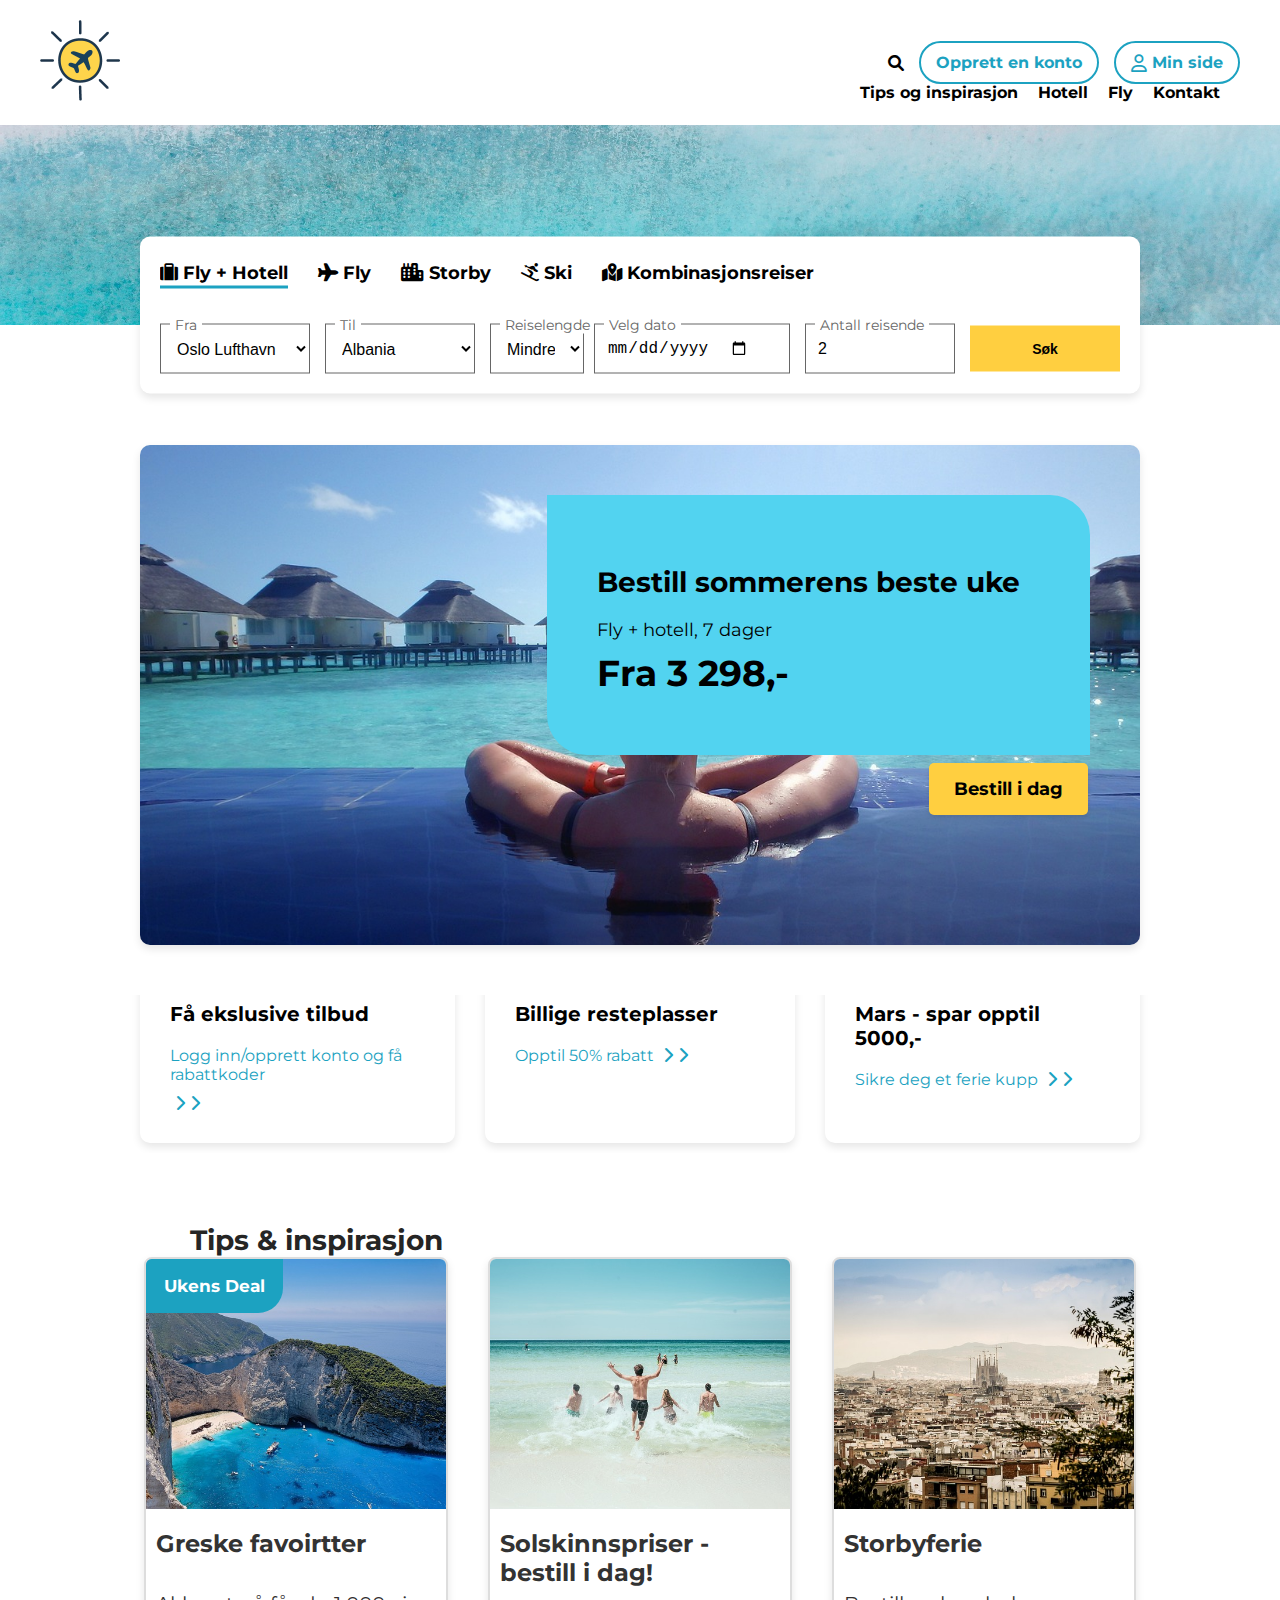
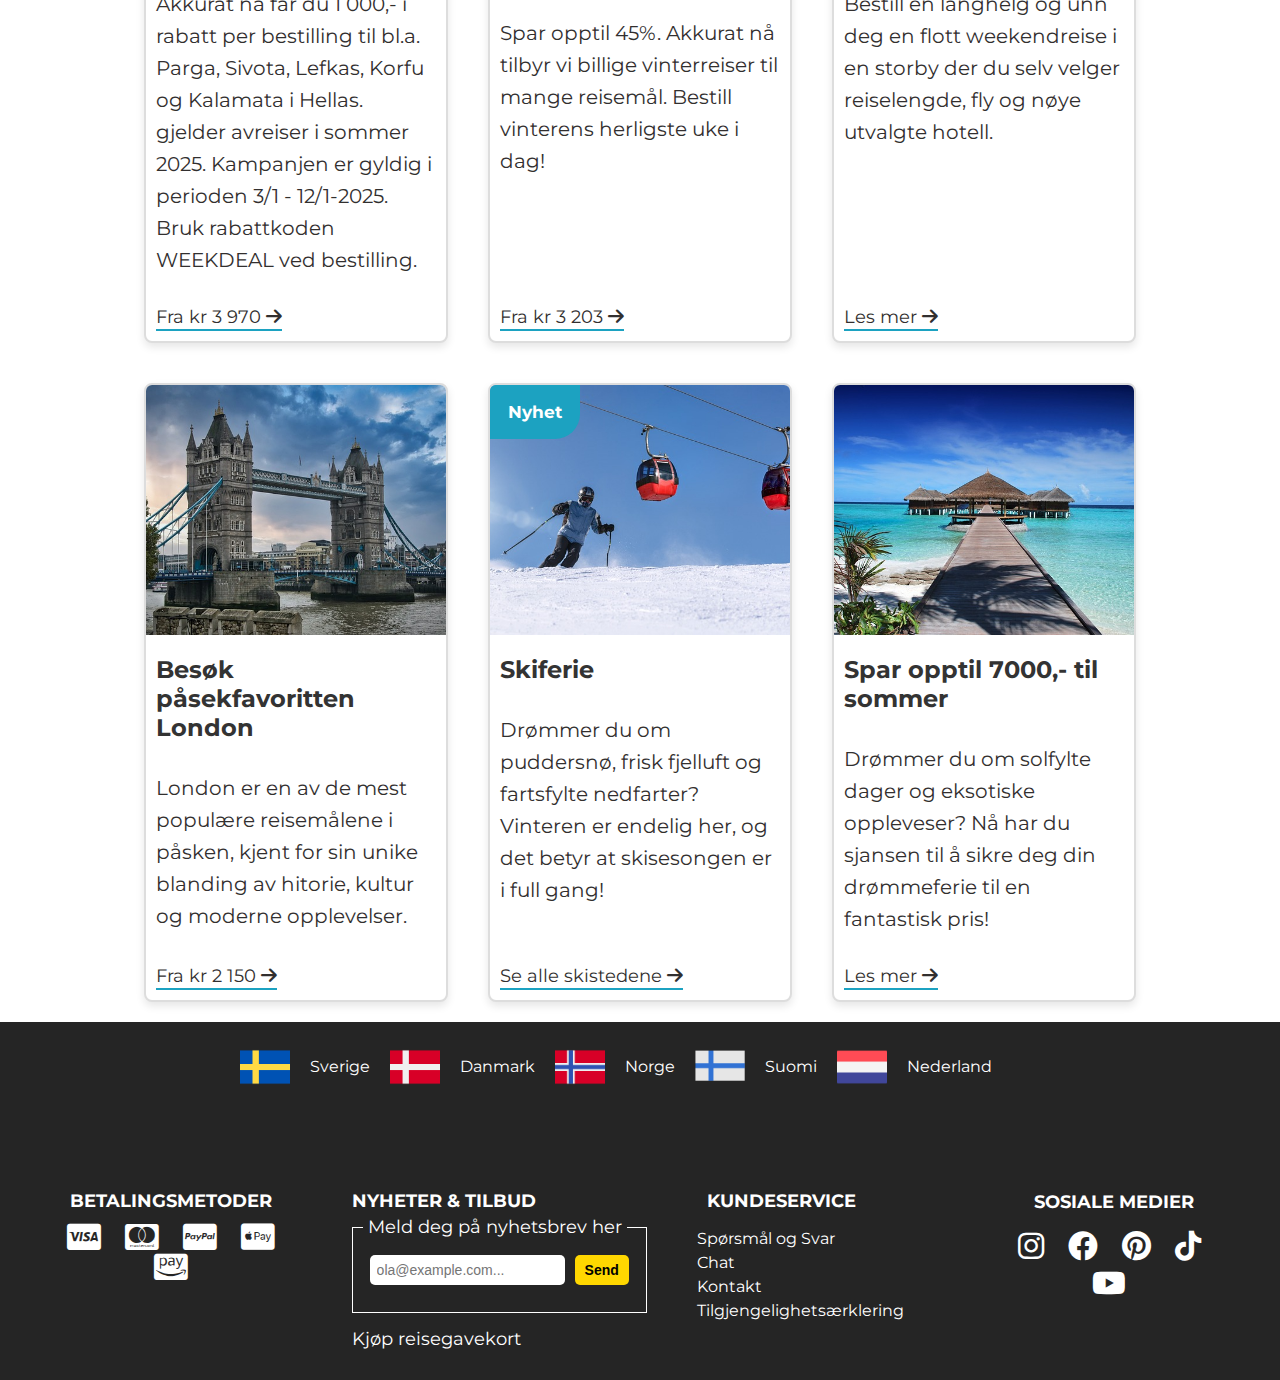
==== commit 53124f20: "prøver å fikse footer for pc." ====
--- a/index.html
+++ b/index.html
@@ -286,52 +286,58 @@
             </div>
 
         </section>
-
-        <section class="betalingsikoner">
-            <h3>BETALINGSMETODER</h3>
-            <i class="fa-brands fa-cc-visa"style="color: #ffffff;"></i>
-            <i class="fa-brands fa-cc-mastercard"style="color: #ffffff;" ></i>
-            <i class="fa-brands fa-cc-paypal" style="color: #ffffff;"></i>
-            <i class="fa-brands fa-cc-apple-pay" style="color: #ffffff;"></i>
-            <i class="fa-brands fa-cc-amazon-pay" style="color: #ffffff;"></i>
-        </section>
-
-        <section class="nyheter">
-            <h3>NYHETER & TILBUD</h3>
-            <form class="form">
-                <p>Meld deg på nyhetsbrev her</p>
-                <input type="email" placeholder="ola@example.com..." id="email">
-                <button>
-                    Send
-                </button>
-            </form>
-            <a href="#">Kjøp reisegavekort</a>
-           
-        </section>
-
-        <section class="kundeservice">
-            <h3>KUNDESERVICE</h3>
-            <ul>
-                <li><a href="#">Spørsmål og Svar</a></li>
-                <li><a href="#">Chat</a></li>
-                <li><a href="#">Kontakt</a></li>
-                <li><a href="TIlgjengelighetserklæring.numbers">Tilgjengelighetsærklering</a></li>
-            </ul>
-
-        </section>
-
-        <section class="sosiale-medier">
-            <h3>SOSIALE MEDIER</h3>
-            <a href="#"><i class="fa-brands fa-instagram" aria-label="instagram ikon"style="color: #ffffff;"></i></a>
-            <a href="#"><i class="fa-brands fa-facebook" aria-label="facebook ikon"style="color: #ffffff;"></i></a>
-            <a href="#"><i class="fa-brands fa-pinterest" aria-label="pinterest ikon"style="color: #ffffff;"></i></a>
-            <a href="#"><i class="fa-brands fa-tiktok" style="color: #ffffff;"></i></a>
-            <a href="#"><i class="fa-brands fa-youtube" style="color: #ffffff;"></i></a>
-        </section>
-
+        <section class="pc-flag">
+            <img src="flags/sweden.png"> <p>Sverige</p>
+            <img src="flags/denmark.png"><p>Danmark</p>
+            <img src="flags/norway.png"><p>Norge</p>
+            <img src="flags/material.png"><p>Suomi</p>
+            <img src="flags/netherlands.png"><p>Nederland</p>
+        </section>
+        <div class="footer-content">
+            <section class="betalingsikoner">
+                <h3>BETALINGSMETODER</h3>
+                <i class="fa-brands fa-cc-visa"style="color: #ffffff;"></i>
+                <i class="fa-brands fa-cc-mastercard"style="color: #ffffff;" ></i>
+                <i class="fa-brands fa-cc-paypal" style="color: #ffffff;"></i>
+                <i class="fa-brands fa-cc-apple-pay" style="color: #ffffff;"></i>
+                <i class="fa-brands fa-cc-amazon-pay" style="color: #ffffff;"></i>
+            </section>
+    
+            <section class="nyheter">
+                <h3>NYHETER & TILBUD</h3>
+                <form class="form">
+                    <p>Meld deg på nyhetsbrev her</p>
+                    <input type="email" placeholder="ola@example.com..." id="email">
+                    <button>
+                        Send
+                    </button>
+                </form>
+                <a href="#">Kjøp reisegavekort</a>
+               
+            </section>
+    
+            <section class="kundeservice">
+                <h3>KUNDESERVICE</h3>
+                <ul>
+                    <li><a href="#">Spørsmål og Svar</a></li>
+                    <li><a href="#">Chat</a></li>
+                    <li><a href="#">Kontakt</a></li>
+                    <li><a href="TIlgjengelighetserklæring.numbers">Tilgjengelighetsærklering</a></li>
+                </ul>
+    
+            </section>
+    
+            <section class="sosiale-medier">
+                <h3>SOSIALE MEDIER</h3>
+                <a href="#"><i class="fa-brands fa-instagram" aria-label="instagram ikon"style="color: #ffffff;"></i></a>
+                <a href="#"><i class="fa-brands fa-facebook" aria-label="facebook ikon"style="color: #ffffff;"></i></a>
+                <a href="#"><i class="fa-brands fa-pinterest" aria-label="pinterest ikon"style="color: #ffffff;"></i></a>
+                <a href="#"><i class="fa-brands fa-tiktok" style="color: #ffffff;"></i></a>
+                <a href="#"><i class="fa-brands fa-youtube" style="color: #ffffff;"></i></a>
+            </section>
+    
+        </div>
+        
     </footer>
-
-       
-        
 </body>
 </html>--- a/css/style.css
+++ b/css/style.css
@@ -1015,6 +1015,167 @@
 }
 
 
+.pc-flag {
+    display: none;
+}
+@media (min-width: 1024px) {
+    
+    .flags {
+        display: none;
+    }
+
+    .pc-flag {
+        display: flex;
+        justify-content: center;
+        align-items: center;
+        gap: 20px;
+        margin-bottom: 50px;
+        margin-left: 220px;
+    }
+
+    .pc-flag img {
+        width: 50px;
+        height: auto;
+    }
+
+    .pc-flag p {
+        margin: 0;
+        font-size: 16px;
+        color: white;
+    }
+
+
+    .footer-content {
+        display: flex;
+        justify-content: space-between;
+        align-items: flex-start;
+        width: 100%;
+        max-width: 1200px;
+        gap: 40px;
+        padding: 0 20px; 
+    }
+
+
+    .betalingsikoner {
+        text-align: center;
+        flex: 1; 
+        max-width: 600px;
+    }
+
+    .betalingsikoner h3 {
+        font-size: 18px;
+        font-weight: bold;
+        margin-bottom: 10px;
+    }
+
+    .betalingsikoner i {
+        font-size: 30px;
+        color: white;
+        margin: 0 10px;
+    }
+
+    .betalingsikoner section {
+        display: flex;
+        justify-content: center;
+        gap: 15px;
+        flex-wrap: nowrap;
+    }
+
+   
+    .nyheter {
+        flex: 1;
+        max-width: 350px;
+        text-align: left;
+    }
+
+    .nyheter h3 {
+        font-size: 18px;
+        font-weight: bold;
+        margin-bottom: 15px;
+    }
+
+    .nyheter .form {
+        display: flex;
+        align-items: center;
+        border: 1px solid white;
+        padding: 27px 17px;
+        gap: 10px;
+        width: 100%;
+        box-sizing: border-box;
+    }
+
+    .nyheter input {
+        flex: 1;
+        padding: 7px;
+        font-size: 14px;
+        border: none;
+        border-radius: 5px;
+        outline: none;
+        background-color: white;
+        color: black;
+    }
+
+    .nyheter button {
+        background-color: #ffd700;
+        color: black;
+        border: none;
+        padding: 7px 10px;
+        border-radius: 5px;
+        font-size: 14px;
+        font-weight: bold;
+        cursor: pointer;
+    }
+
+    
+    .kundeservice {
+        flex: 1;
+        max-width: 250px;
+    }
+
+    .kundeservice h3 {
+        font-size: 18px;
+        font-weight: bold;
+        margin-bottom: 15px;
+    }
+
+    .kundeservice ul {
+        list-style: none;
+        padding: 0;
+    }
+
+    .kundeservice li {
+        margin-bottom: 5px;
+    }
+
+    .kundeservice a {
+        color: white;
+        text-decoration: none;
+        font-size: 16px;
+    }
+
+    .kundeservice a:hover {
+        text-decoration: underline;
+    }
+
+    
+    .sosiale-medier {
+        flex: 1;
+        text-align: center;
+    }
+
+    .sosiale-medier h3 {
+        font-size: 18px;
+        font-weight: bold;
+        margin-bottom: 15px;
+    }
+
+    .sosiale-medier a {
+        font-size: 30px;
+        color: white;
+        margin: 0 10px;
+    }
+}
+
 
 .oversikt {
     max-width: 400px;
@@ -1128,4 +1289,54 @@
 
 .fasiliteter a i {
     margin-left: 3px;
-}+}
+
+.kart {
+    width: 100%;
+    padding: 20px 0;
+    
+}
+
+.kart h3 {
+    font-size: 24px;
+    font-weight: bold;
+    margin-bottom: 10px;
+    padding-left: 10px; 
+    margin-top: -10px;
+}
+
+.kart iframe {
+    width: 100%;  
+    height: 400px; 
+    display: block;
+}
+
+
+.tilgjengelige-rom {
+    max-width: 1000px;
+    margin: 0 auto;
+    padding: 20px;
+    display: flex;
+    flex-direction: column;
+    align-items: center;
+}
+
+
+.velg-rom {
+    font-size: 26px;
+    font-weight: bold;
+    width: 100%;
+    text-align: left;
+    max-width: 500px;
+    margin-left: 15px;
+    margin-bottom: -20px;
+}
+
+
+.rom-container {
+    display: flex;
+    flex-wrap: wrap;
+    gap: 40px; 
+    justify-content: center;
+    margin-top: -40px; 
+}
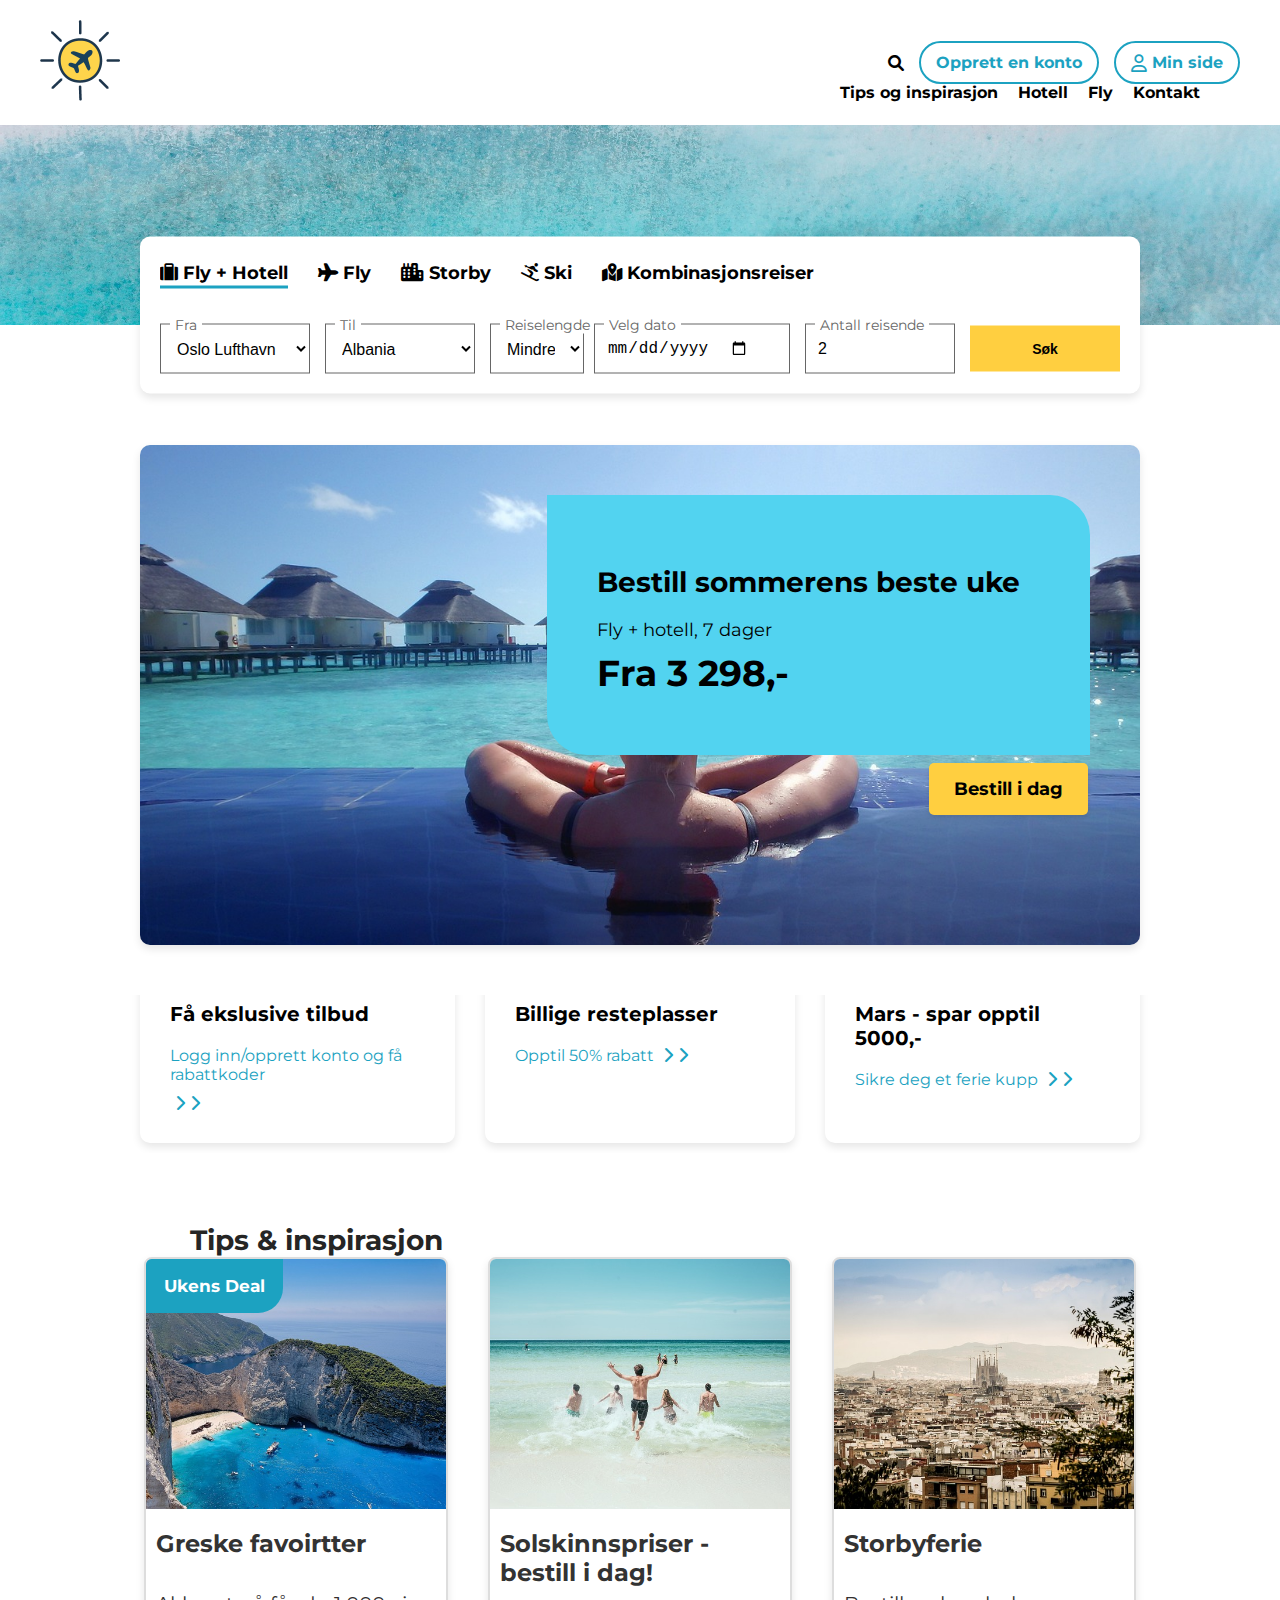
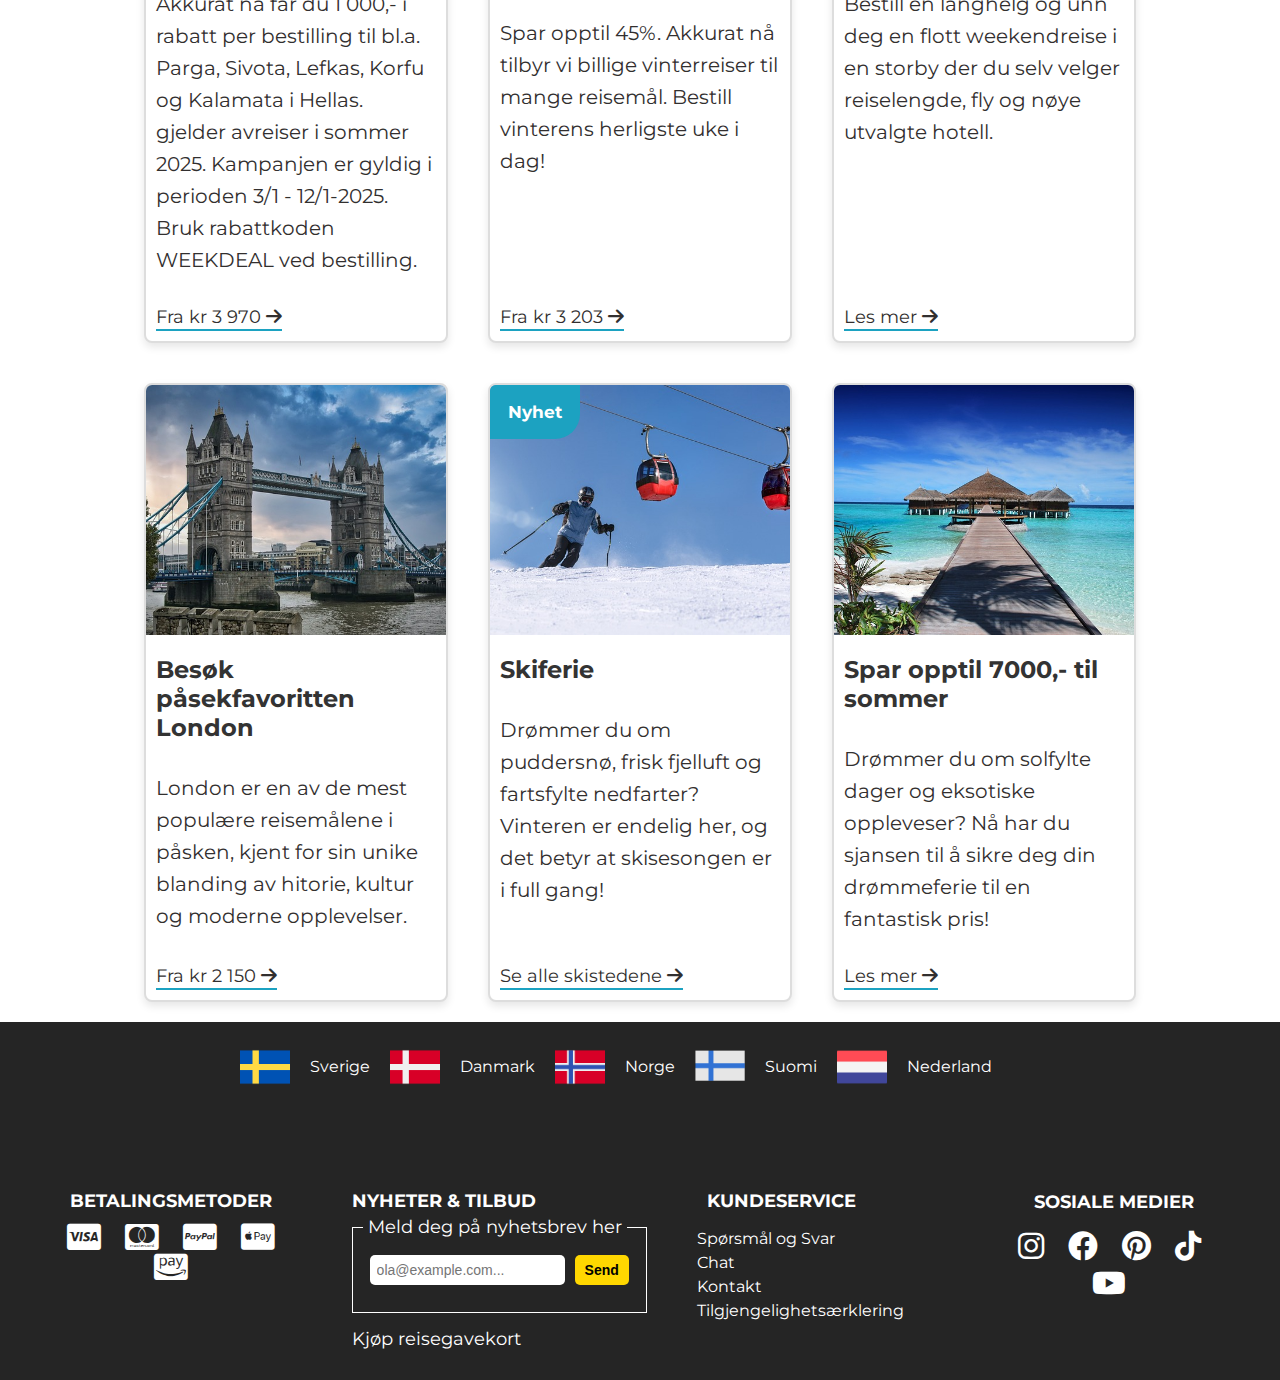
==== commit 923ab1f3: "mer på rom" ====
--- a/index.html
+++ b/index.html
@@ -269,21 +269,21 @@
     </main>
     <footer class="footer" id="footer">
         <section class="flags">
-            <div class="rad1">
+            <section class="rad1">
                 <img src="flags/sweden.png">
                 <p>Sverige</p>
                 <img src="flags/denmark.png">
                 <p>Danmark</p>
                 <img src="flags/norway.png">
                 <p>Norge</p>
-            </div>
-
-            <div class="rad2">
+            </section>
+
+            <section class="rad2">
                 <img src="flags/material.png">
                 <p>Suomi</p>
                 <img src="flags/netherlands.png">
                 <p>Nederland</p>
-            </div>
+            </section>
 
         </section>
         <section class="pc-flag">
--- a/css/style.css
+++ b/css/style.css
@@ -1311,6 +1311,57 @@
     display: block;
 }
 
+@media (min-width: 1024px) {
+    nav {
+        max-width: 1000px;  
+        margin: 0 auto;      
+        padding: 0 20px;     
+    }
+
+    .info-wrap {
+        display: grid;
+        grid-template-columns: 2fr 1fr; 
+        grid-template-rows: auto auto;
+        gap: 40px;
+        max-width: 1000px;
+        margin: 0 auto;
+        align-items: start;
+        
+    }
+
+    .oversikt {
+        grid-column: 1;
+        grid-row: 1;
+        flex-direction: column;
+        justify-content: center;
+        
+    }
+
+    .fasiliteter {
+        grid-column: 1 / span 2; 
+        grid-row: 2; 
+        margin-top: -60px;
+        max-width: 65%;
+    }
+    
+
+    .kart {
+        grid-column: 2; 
+        grid-row: 1 / span 2;
+        margin-top: 45px;
+        margin-right: -25px;
+       
+    }
+
+    .kart iframe {
+        width: 100%;
+        height: 300px;
+        border-radius: 10px;
+        
+    }
+}
+
+
 
 .tilgjengelige-rom {
     max-width: 1000px;
@@ -1340,3 +1391,149 @@
     justify-content: center;
     margin-top: -40px; 
 }
+
+.rom {
+    background-color: white;
+    border-radius: 20px;
+    overflow: hidden;
+    box-shadow: 0 6px 12px rgba(0, 0, 0, 0.05);
+    width: 100%;
+    max-width: 450px; 
+    display: flex;
+    flex-direction: column;
+    padding: 25px;
+    margin-bottom: 30px; 
+    padding-bottom: 0;
+}
+
+
+.velg-selv {
+    position: sticky; 
+    bottom: 0; 
+    left: 0;
+    width: 83%; 
+    background: white;
+    display: flex;
+    justify-content: space-between;
+    align-items: center;
+    padding: 10px 15px;
+    box-shadow: 0 -2px 5px rgba(0, 0, 0, 0.3); 
+    border-radius: 50px 50px 0 0;
+    
+}
+.pris-seksjon{
+    display: flex;
+    flex-direction: column;
+    gap: 2px;
+    line-height: 1.2;
+}
+
+.velg-selv .over {
+    font-size: 22px;
+    font-weight: bold;
+}
+
+.velg-selv .under {
+    font-size: 16px;
+    color: #666;
+    margin-top: -22px;
+}
+
+
+.velg-selv .blå-boks {
+    background: #1ca2c1;
+    color: white;
+    padding: 10px 20px;
+    border-radius: 20px;
+    cursor: pointer;
+    
+    
+}
+
+
+
+
+.rom img {
+    width: 100%;
+    height: auto;
+    border-top-left-radius: 20px;
+    border-top-right-radius: 20px;
+}
+
+.rom-info {
+    padding: 25px;
+}
+
+.rom-info h3 {
+    font-size: 24px;
+    font-weight: bold;
+    margin-bottom: 10px;
+}
+
+.rom-info .plass {
+    font-size: 18px;
+    color: #333;
+    display: flex;
+    align-items: center;
+    gap: 8px;
+    margin-bottom: 12px;
+}
+
+.score {
+    display: flex;
+    align-items: center;
+    gap: 12px;
+    margin-bottom: 20px;
+}
+
+.score .score-box {
+    background-color: #019101;
+    color: white;
+    padding: 4px 8px;
+    border-radius: 5px;
+    font-weight: bold;
+    margin: 0;
+    display: inline-block;
+    font-size: 16px;
+}
+
+.score p:last-child {
+    font-weight: bold;
+    margin: 0;
+    color: #333;
+    font-size: 18px;
+}
+
+.prisinfo-liste {
+    font-size: 18px;
+    list-style: none;
+    margin: 0;
+    padding: 0;
+    line-height: 1;
+}
+
+.prisinfo-liste li:first-child {
+    font-size: 28px;
+    font-weight: bold;
+    margin-top: -5px;
+}
+
+.prisinfo-liste li {
+    margin-bottom: 8px;
+}
+.plass {
+    list-style: none;
+    display: flex;
+    align-items: center; 
+    gap: 8px; 
+    font-size: 16px;
+    color: #333;
+    margin: 0;
+    padding: 0;
+}
+
+.plass li {
+    margin: 0;
+    padding: 0;
+    display: inline-block; 
+}
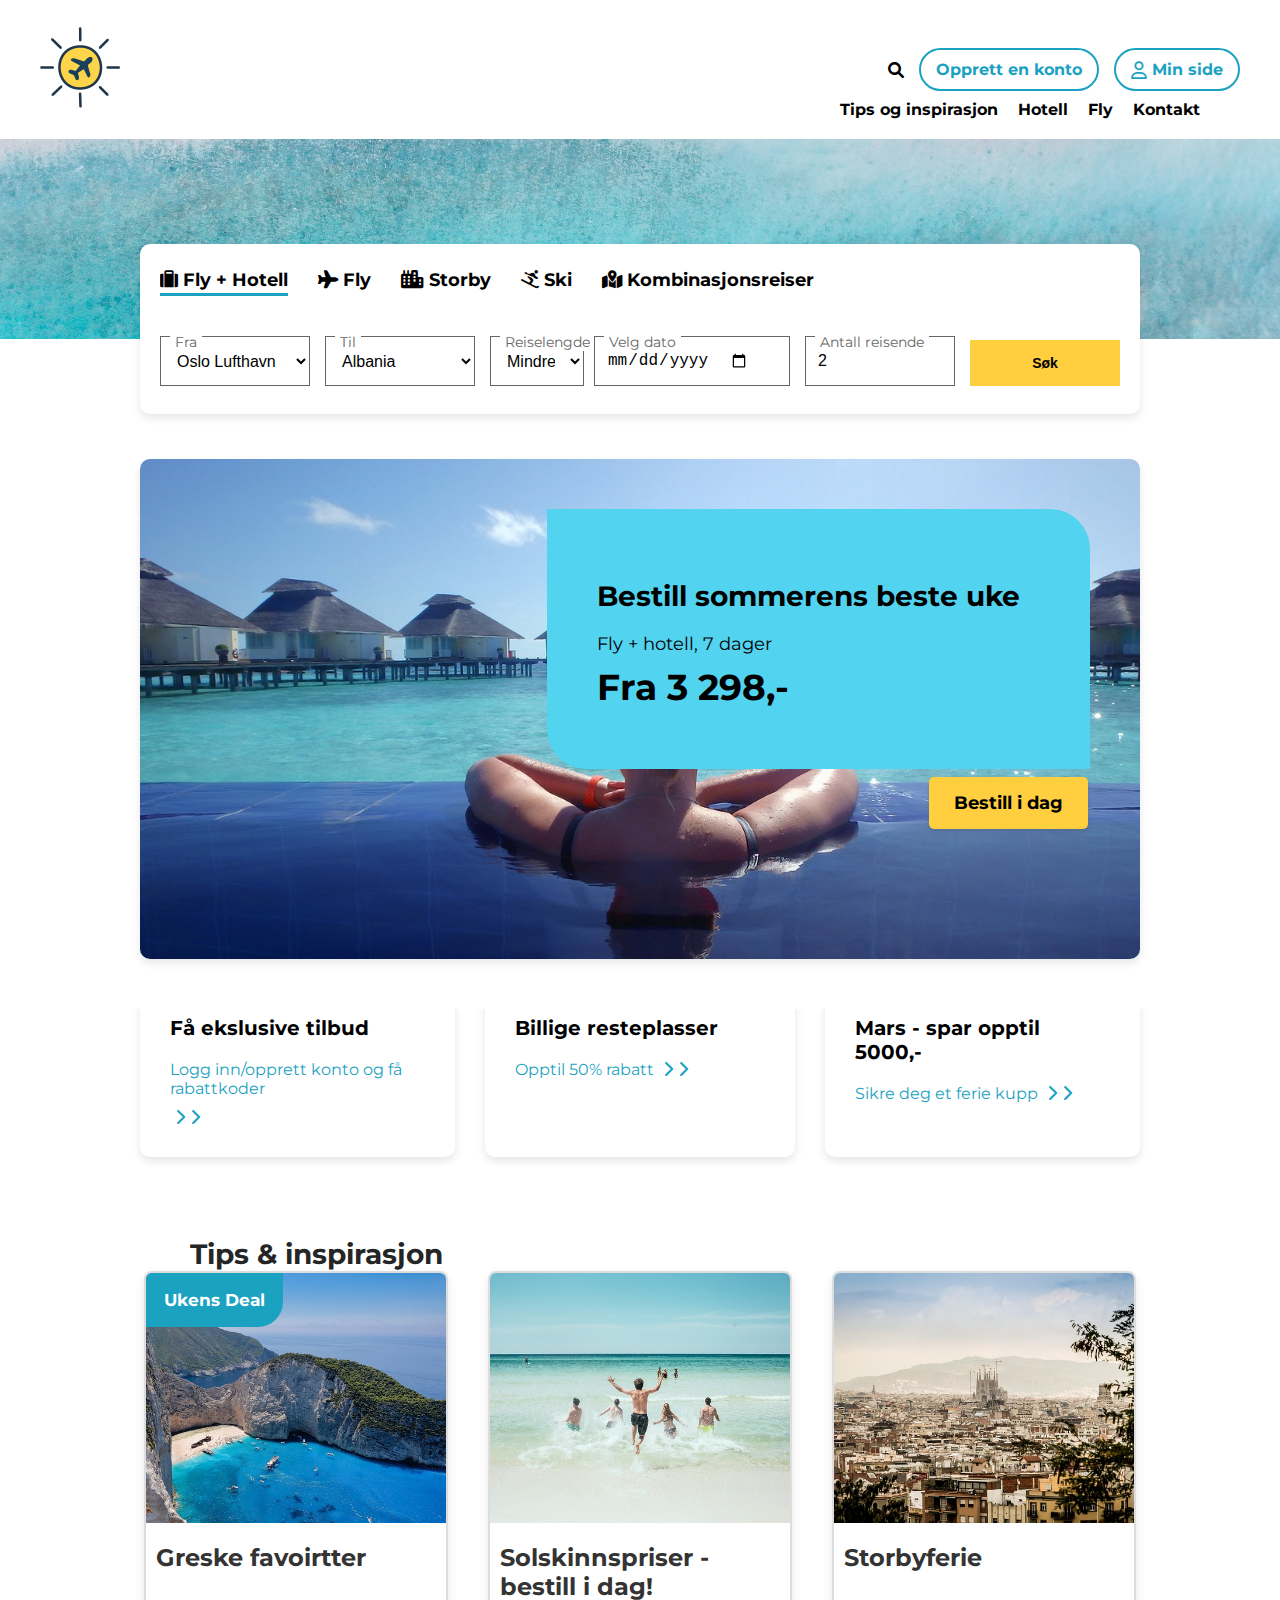
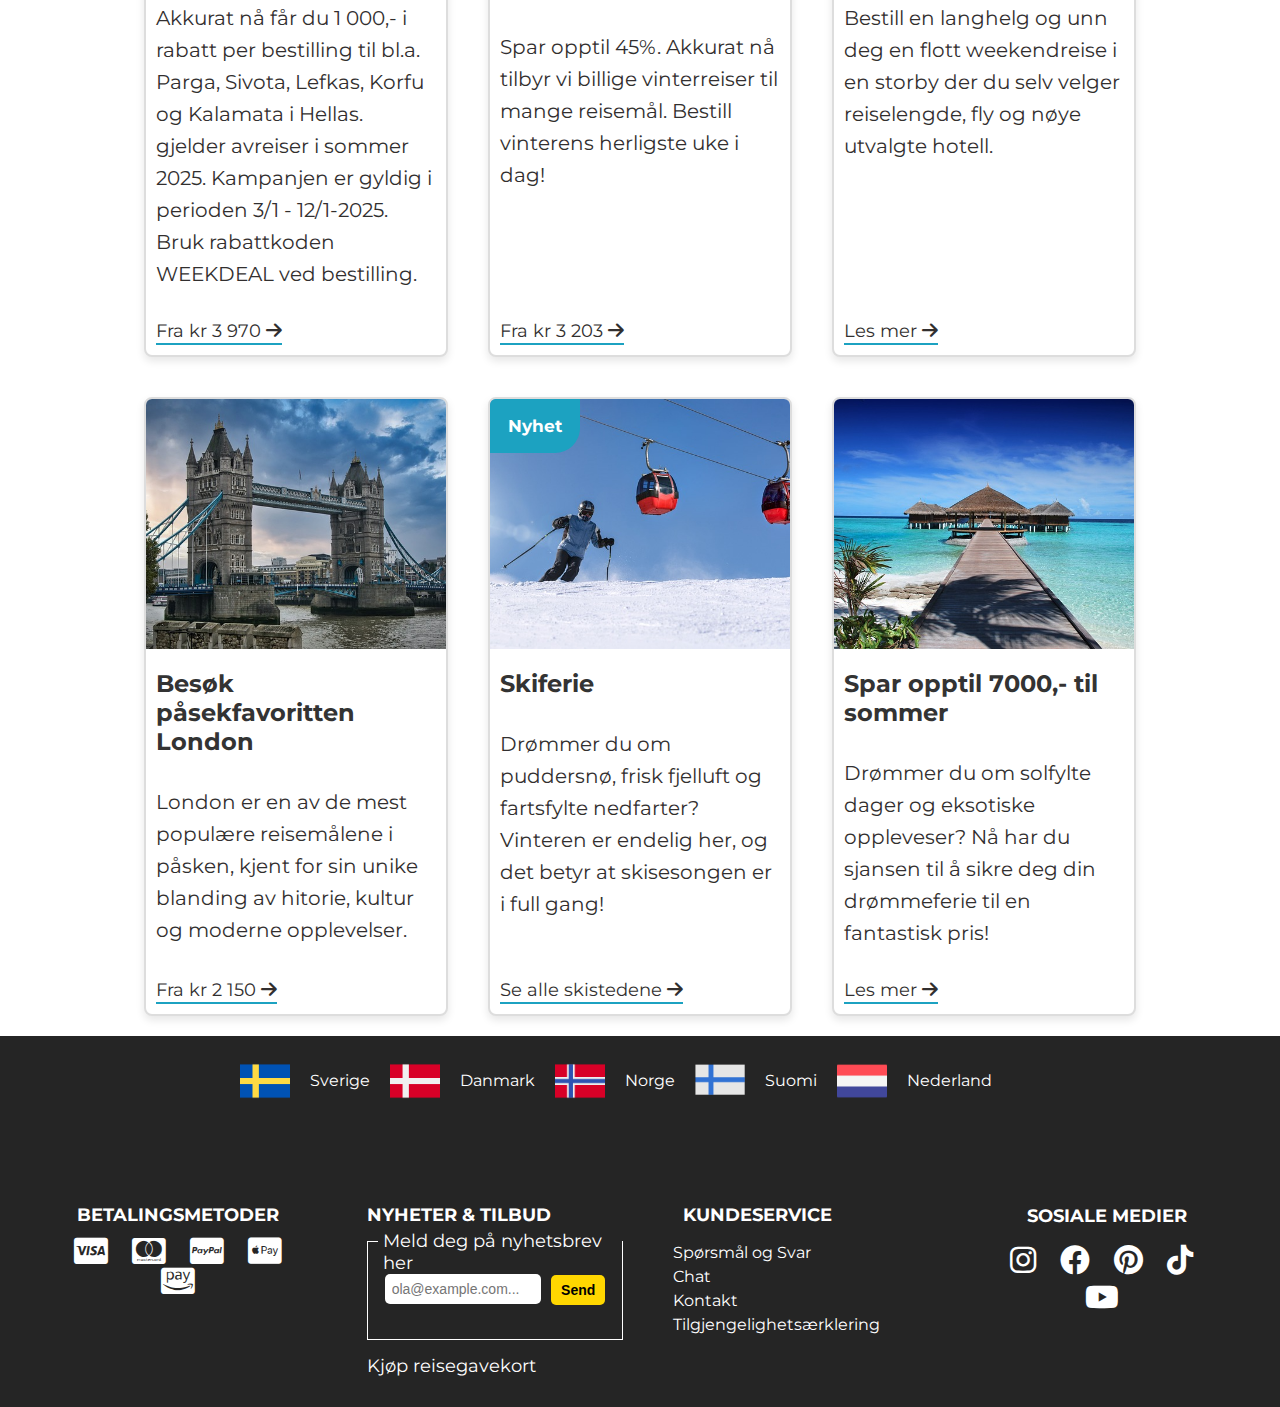
==== commit 5c78f31a: "jobbet mer med order siden, endret smådetaljer på html" ====
--- a/index.html
+++ b/index.html
@@ -25,7 +25,7 @@
             <a href="min-side.html" class="user-icon">
                 <i class="fas fa-user"></i> 
             </a>
-            <a href="opprett-konto.html" class="btn">
+            <a href="#" class="btn">
                 <i class="fa-solid fa-bars"></i>
             </a>
             
@@ -36,7 +36,7 @@
                 <a href="order.html" class="search-icon"></a>
                     <i class="fa-solid fa-magnifying-glass"></i>
                 </a>
-                <a href="oprett-konto" class="btn">
+                <a href="#" class="btn">
                     Opprett en konto
                 </a>
                 <a href="order.html" class="btn">
--- a/css/style.css
+++ b/css/style.css
@@ -125,9 +125,6 @@
 
 }
   
-
-
-
 .banner {
     background-image: url('../img/sea-4768869_1920.jpg');
     background-size: cover;
@@ -1018,7 +1015,7 @@
 .pc-flag {
     display: none;
 }
-@media (min-width: 1024px) {
+@media (min-width: 1024px)and (max-width: 1400px) {
     
     .flags {
         display: none;
@@ -1311,7 +1308,7 @@
     display: block;
 }
 
-@media (min-width: 1024px) {
+@media (min-width: 1024px) and (max-width: 1400px){
     nav {
         max-width: 1000px;  
         margin: 0 auto;      
@@ -1452,7 +1449,105 @@
 
 
 
-
+@media (min-width: 1024px) and (max-width: 1400px){
+    .velg-selv {
+        position: sticky;
+        bottom: 45px;
+        width: 100%;
+        max-width: 1000px;
+        margin: 0 auto;
+        grid-column: span 3;
+        grid-row: 3;
+        
+    }
+    
+
+    .tilgjengelige-rom {
+        display: grid;
+        grid-template-columns: repeat(3, 1fr); 
+        grid-template-rows: auto auto; 
+        gap: 30px;
+        max-width: 1000px;
+        margin: 0 auto;
+        min-height: 120vh;
+        
+        
+    }
+    .rom {
+        display: flex;
+        flex-direction: column;
+        margin-top: -30px;
+        width: 100%;
+        padding: 0;
+    }
+
+    .rom:nth-child(4) {
+        max-width: 1000px;
+        grid-column: span 1; 
+        justify-self: flex-start;
+        max-width: 450px; 
+        
+        
+    }
+
+    .rom img{
+        width: 100%;
+        height: auto;
+        object-fit: cover;
+        display: block;
+        flex-shrink: 0;
+        
+        
+    }
+    .rom-info{
+        flex-grow: 1;
+        display: flex;
+        justify-content: space-between;
+        flex-direction: column;
+        text-align: left !important;
+        border-bottom-left-radius: 20px;
+        border-bottom-right-radius: 20px;
+        
+        
+    }
+    .velg-rom{
+        max-width: 1000px;
+        margin: 0 auto 20px;
+        padding-top: 50px;
+        padding-left: 200px;
+        margin-bottom: -20px;
+    
+    }
+    .rom-info h3{
+        margin-top: -12px;
+        padding-top: 0;
+        font-size: 22px;
+        margin-left: -16px;
+
+    }
+    .rom-info .score{
+        margin-left: -16px;
+    }
+    .rom-info .prisinfo-liste {
+        font-size: 16px;
+        margin-left: -16px;
+    }
+
+    .rom-info .plass{
+        margin-left: -16px;
+    }
+    .plass li {
+        white-space: nowrap;
+        font-size: 16px;
+        text-align: left;
+    }
+
+    .rom-detaljer {
+        gap: 10px;
+        margin-top: auto;
+    }
+    
+}
 .rom img {
     width: 100%;
     height: auto;
@@ -1537,3 +1632,429 @@
     padding: 0;
     display: inline-block; 
 }
+
+
+.bildet-galleri {
+    width: 100%;
+    overflow: hidden;
+    position: relative;
+}
+
+
+.bildene {
+    display: flex;
+    overflow-x: auto; 
+    scroll-snap-type: x mandatory; 
+    scroll-behavior: smooth; 
+    -webkit-overflow-scrolling: touch; 
+    
+}
+
+
+.bildene img {
+    flex: 0 0 100%;
+    width: 100%;
+    height: auto;
+    scroll-snap-align: center; 
+    object-fit: cover; 
+}
+
+
+.pil-ikon {
+    position: absolute;
+    top: 50%;
+    transform: translateY(-80%);
+    background: rgba(0, 0, 0, 0.3);
+    color: white;
+    font-size: 24px;
+    border-radius: 50%;
+    padding: 12px;
+    display: flex;
+    align-items: center;
+    justify-content: center;
+    width: 20px;
+    height: 20px;
+    
+}
+
+
+.pil-ikon.venstre {
+    left: 15px;
+}
+
+
+.pil-ikon.hoyre {
+    right: 15px;
+}
+.hjerte-ikon {
+    position: absolute;
+    top: 15px;
+    right: 15px;
+    background: white;
+    font-size: 22px;
+    border-radius: 50%;
+    padding: 10px;
+    display: flex;
+    align-items: center;
+    justify-content: center;
+    width: 15px;
+    height: 15px;
+    box-shadow: 0 2px 6px rgba(0, 0, 0, 0.2);
+}
+
+.bilde-teller {
+    position: absolute;
+    bottom: 15px;
+    right: 15px;
+    background: rgba(0, 0, 0, 0.4);
+    color: white;
+    font-size: 14px;
+    border-radius: 15px;
+    padding: 8px 8px;
+    display: flex;
+    align-items: center;
+    gap: 3px; 
+    
+}
+
+
+.bilde-teller i {
+    font-size: 16px;
+}
+
+@media (min-width: 1024px)and (max-width: 1400px){
+    .bildet-galleri {
+        display: grid;
+        grid-template-columns: repeat(4, 1fr); 
+        grid-template-rows: repeat(3, auto); 
+        gap: 10px; 
+        max-width: 1000px; 
+        margin: 0 auto; 
+        padding: 20px;
+        position: relative;
+    }
+
+    .bildene {
+        display: contents; 
+    }
+
+    .bildene img {
+        width: 100%;
+        height: 100%;
+        object-fit: cover;
+        
+    }
+
+    
+    .bildene img:nth-child(1) { grid-column: span 2; grid-row: span 2; } 
+    .bildene img:nth-child(2) { grid-column: span 1; grid-row: span 1; }
+    .bildene img:nth-child(3) { grid-column: span 1; grid-row: span 1; }
+    .bildene img:nth-child(4) { grid-column: span 2; grid-row: span 2; } 
+    .bildene img:nth-child(5) { grid-column: span 1; grid-row: span 1; }
+    .bildene img:nth-child(6) { grid-column: span 1; grid-row: span 1; }
+
+    
+    .pil-ikon {
+        display: none;
+    }
+
+    .hjerte-ikon {
+        position: absolute;
+        top: 22px;
+        right: 23px;
+        background: white;
+        border-radius: 50%;
+        padding: 4px;
+        display: flex;
+        align-items: center;
+        justify-content: center;
+        width: 30px;
+        box-shadow: 0 2px 6px rgba(0, 0, 0, 0.2);
+        height: 30px;
+        font-size: 20px;
+    }
+
+    
+    .bilde-teller {
+        position: absolute;
+        bottom: 15px;
+        right: 15px;
+        background: rgba(0, 0, 0, 0.4);
+        color: white;
+        font-size: 14px;
+        border-radius: 15px;
+        display: flex;
+        align-items: center;
+        gap: 5px;
+        padding: 8px 12px;
+    }
+}
+
+
+
+nav {
+    padding-top: 20px;
+    
+}
+
+nav ul {
+    list-style: none;
+    display: flex;
+    padding: 0;
+    margin: 0;
+    border-bottom: 2px solid #ddd; 
+    padding-bottom: 5px; 
+}
+
+nav ul li {
+    margin-right: 20px;
+}
+
+nav ul li a {
+    text-decoration: none;
+    color: #333;
+    font-size: 16px;
+    font-weight: normal;
+    padding-bottom: 5px;
+    display: inline-block;
+    position: relative;
+    padding: 10px;
+}
+
+nav ul li a.active {
+    font-weight: bold;
+    color: #1ca2c1;;
+    
+}
+
+nav ul li a.active::after {
+    content: "";
+    position: absolute;
+    left: 0;
+    bottom: -5px;
+    width: 100%;
+    height: 3px;
+    background-color: #1ca2c1;
+}
+
+
+  
+
+.progressbar {
+    display: flex;
+    overflow-x: auto; 
+    white-space: nowrap; 
+    background-color: #1ca2c1; 
+    padding: 3px 4px;
+    border-radius: 5px; 
+    scrollbar-width: thin; 
+    scrollbar-color: #ccc transparent; 
+    height: 33px;
+}
+
+
+.progressbar::-webkit-scrollbar {
+    height: 2px;
+}
+
+.progressbar::-webkit-scrollbar-thumb {
+    background: #ccc;
+    border-radius: 3px;
+}
+
+
+
+.progressbar a {
+    color: white;
+    text-decoration: none;
+    padding: 10px 15px;
+    display: flex;
+    align-items: center;
+    position: relative;
+    font-size: 20px;
+}
+
+
+
+
+.progressbar i{
+    margin: 0 8px;
+    display: flex;
+    align-items: center;
+    font-size: 40px;
+}
+
+
+
+@media (min-width: 1024px) and (max-width: 1400px) {
+    .progressbar {
+        display: flex;
+        justify-content: center; 
+        align-items: center;
+        background-color: #1ca2c1;
+        padding: 5px 10px;
+        border-radius: 5px;
+        height: 40px;
+        width: auto;
+        max-width: 1000px; 
+        margin: 20px auto; 
+        overflow: hidden; 
+        flex-shrink: 0;
+    }
+
+    .progressbar a {
+        color: white;
+        text-decoration: none;
+        padding: 10px 15px;
+        font-size: 20px;
+        white-space: nowrap; 
+        display: flex;
+        align-items: center;
+        font-weight: bold;
+    }
+
+    .progressbar i {
+        margin: 0 8px;
+        display: flex;
+        align-items: center;
+        font-size: 40px;
+        color: white;
+    }
+
+    .progressbar .active {
+        font-weight: bold;
+        text-transform: uppercase;
+    }
+}
+
+
+
+.dine-valg {
+    background-color: white;
+    border-radius: 10px;
+    box-shadow: 0 2px 5px rgba(0, 0, 0, 0.25);
+    padding: 15px 20px;
+    margin: 10px 0;
+    width: 100%;
+    max-width: 480px;
+    margin-left: 20px;
+    margin-right: auto;
+    
+}
+
+.dine-valg a {
+    color: black;
+    text-decoration: none;
+    font-weight: bold;
+    font-size: 18px;
+    display: flex;
+    align-items: center;
+}
+
+.dine-valg i {
+    font-size: 16px;
+    margin-left: 8px;
+}
+
+
+.opplysninger {
+    font-size: 30px;
+    margin-left: 15px;
+    padding: 5px;
+}
+
+.order-bestilling {
+    display: flex;
+    flex-direction: column;
+    gap: 20px;
+    max-width: 500px;
+    margin: auto;
+}
+
+fieldset {
+    background-color: #f6f5f2;
+    border: none;
+    padding: 10px 15px;
+    border-radius: 10px;
+    
+}
+
+.bestiller {
+    padding: 30px 15px;
+   
+}
+
+.person-nummer-to {
+    padding: 20px 15px;
+}
+
+
+
+legend {
+    font-weight: bold;
+    font-size: 18px;
+    margin-bottom: 10px;
+    
+}
+
+label {
+    display: block;
+    font-weight: bold;
+    font-size: 14px;
+    margin-top: 10px;
+    gap: 10px;
+    
+}
+
+input, select {
+    width: 96%;
+    padding: 10px;
+    font-size: 16px;
+    border: 1px solid #ddd;
+    border-radius: 5px;
+    margin-top: 5px;
+    margin-bottom: 8px;
+    
+}
+
+.person-nummer-to input {
+    width: 96%; 
+}
+
+.fødselsdato {
+    display: flex;
+    gap: 10px;
+    
+}
+
+.fødselsdato select {
+    flex: 1;
+}
+
+.kjønn {
+    display: flex;
+    gap: 10px;
+    align-items: center;
+    margin-top: 5px;
+}
+
+.kjønn input {
+    width: auto;
+    margin: 0;
+}
+.siste-trinn {
+    background-color: #ffd700;
+    font-weight: bold;
+    font-size: 16px;
+    border: none;
+    border-radius: 8px;
+    padding: 12px 10px;
+    cursor: pointer;
+    display: flex;
+    align-items: center;
+    gap: 8px;
+    max-width: 130px;
+    height: 50px;
+    text-align: center;
+    margin-bottom: 30px;
+}
